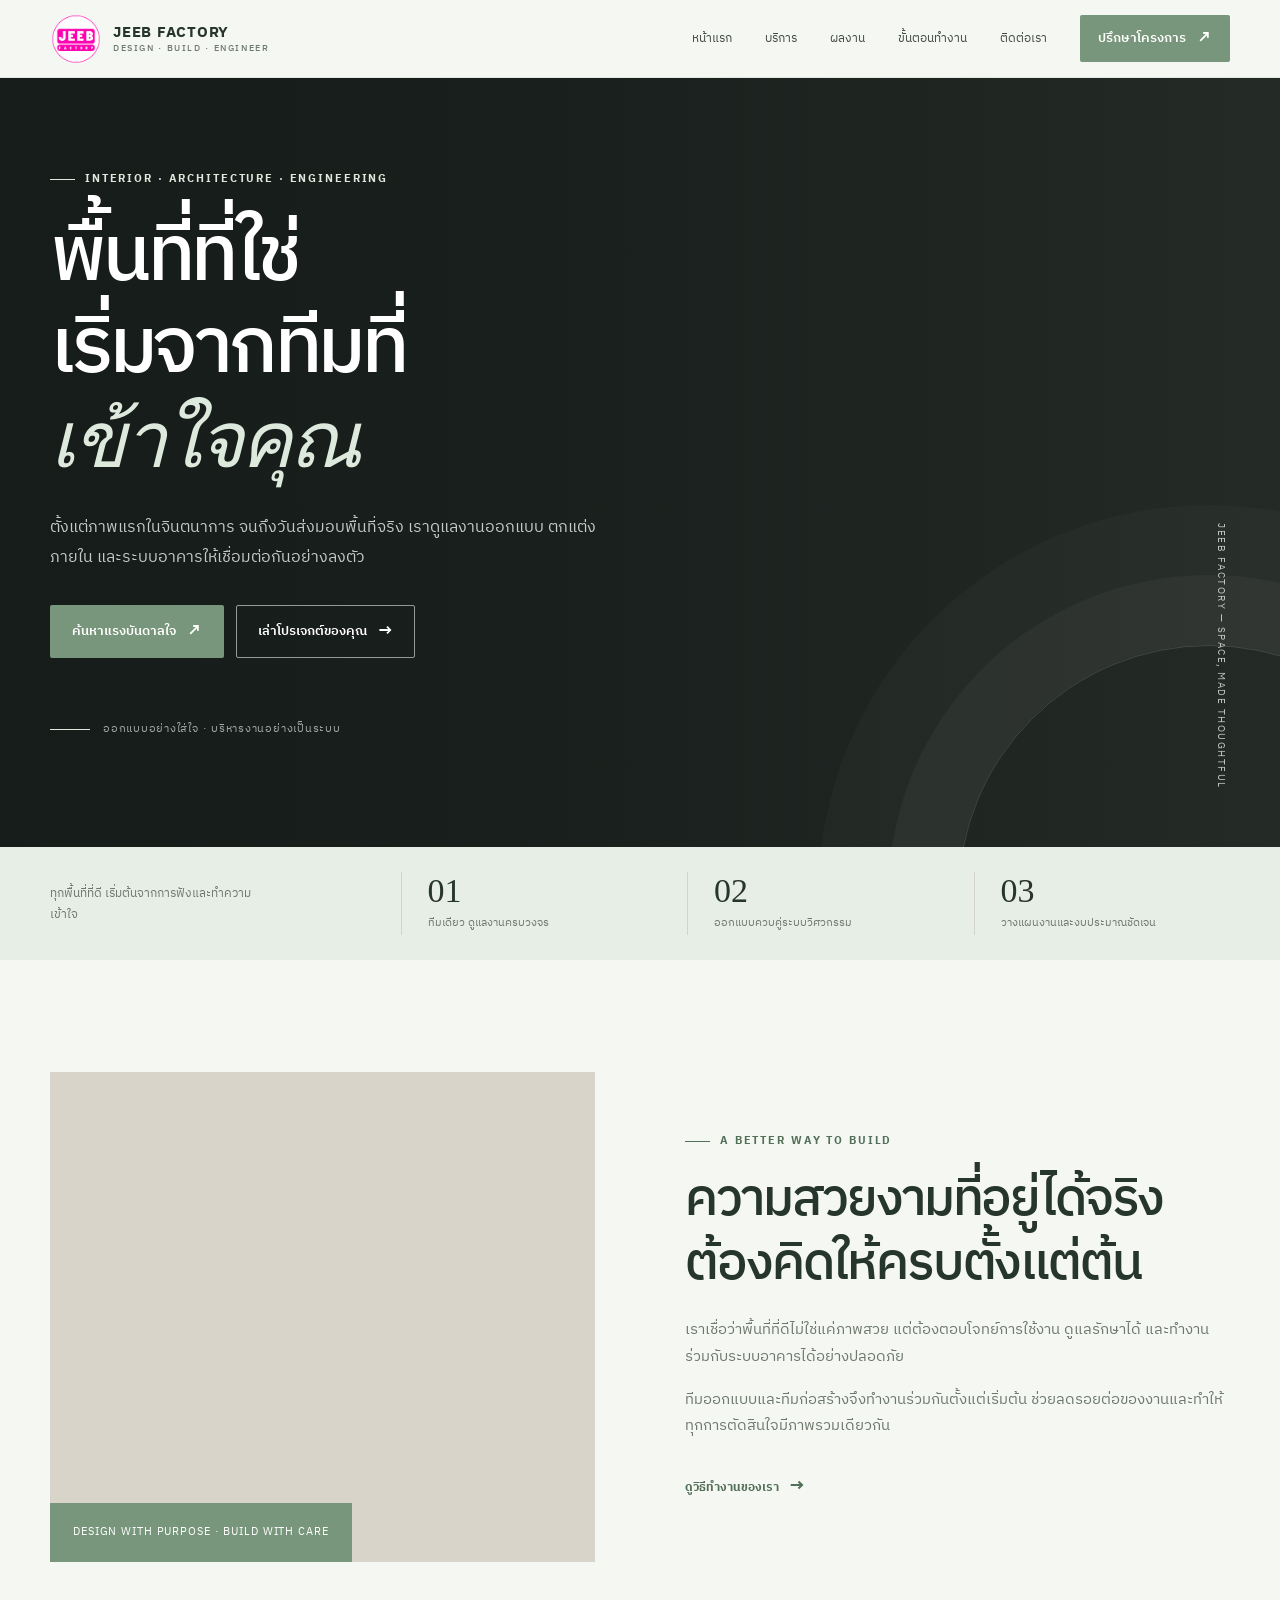
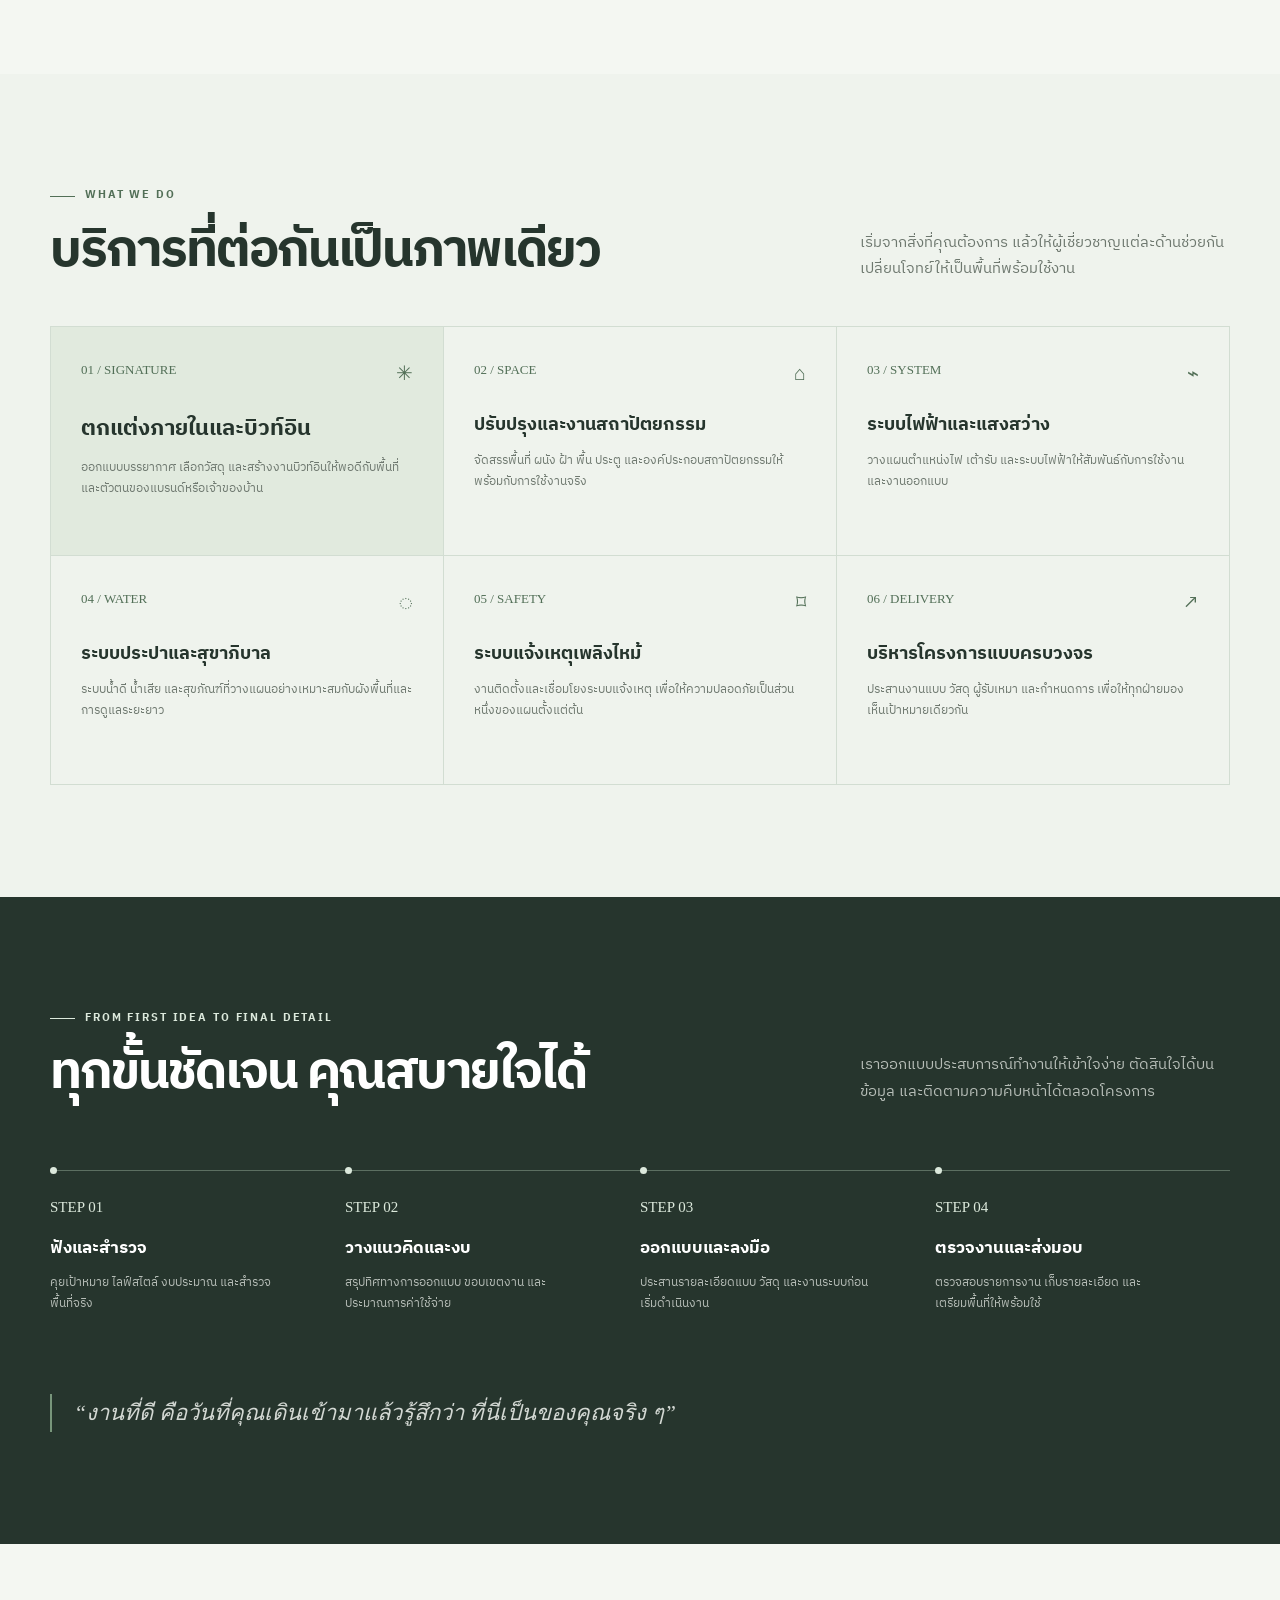
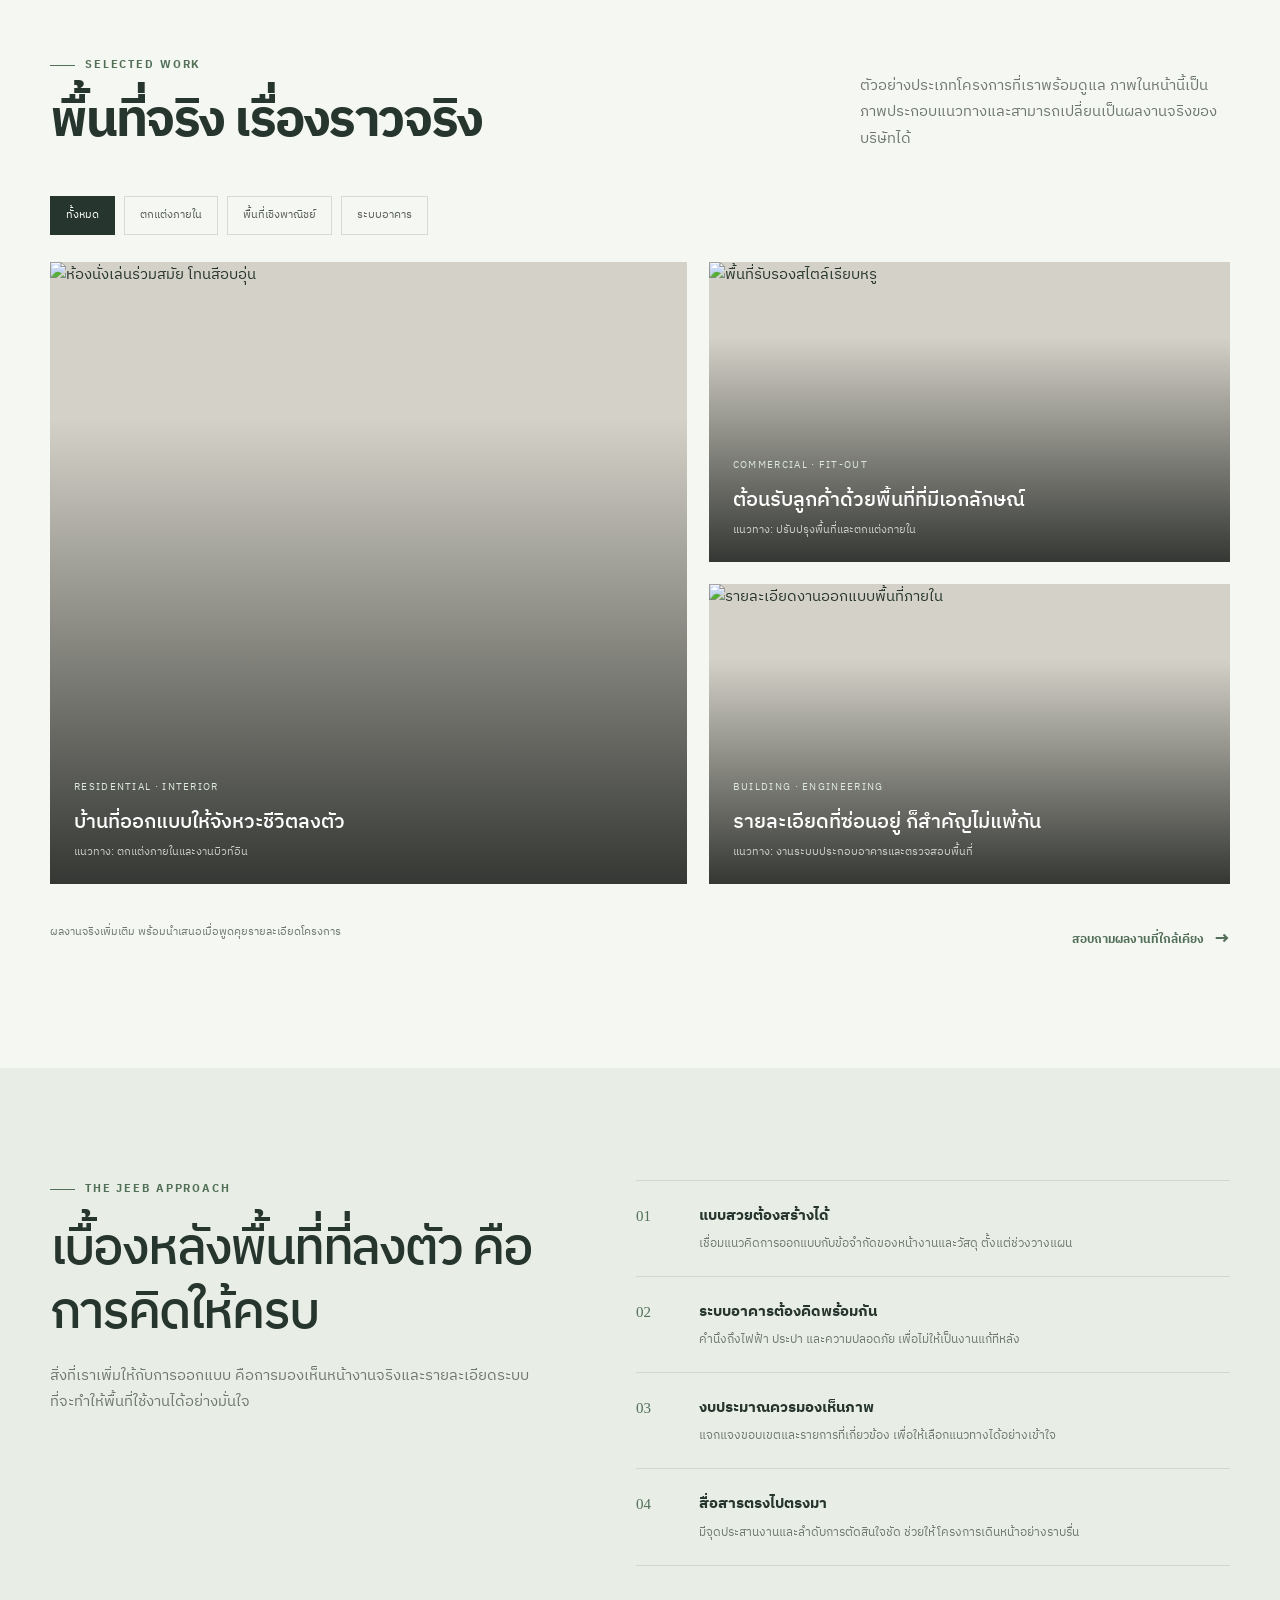
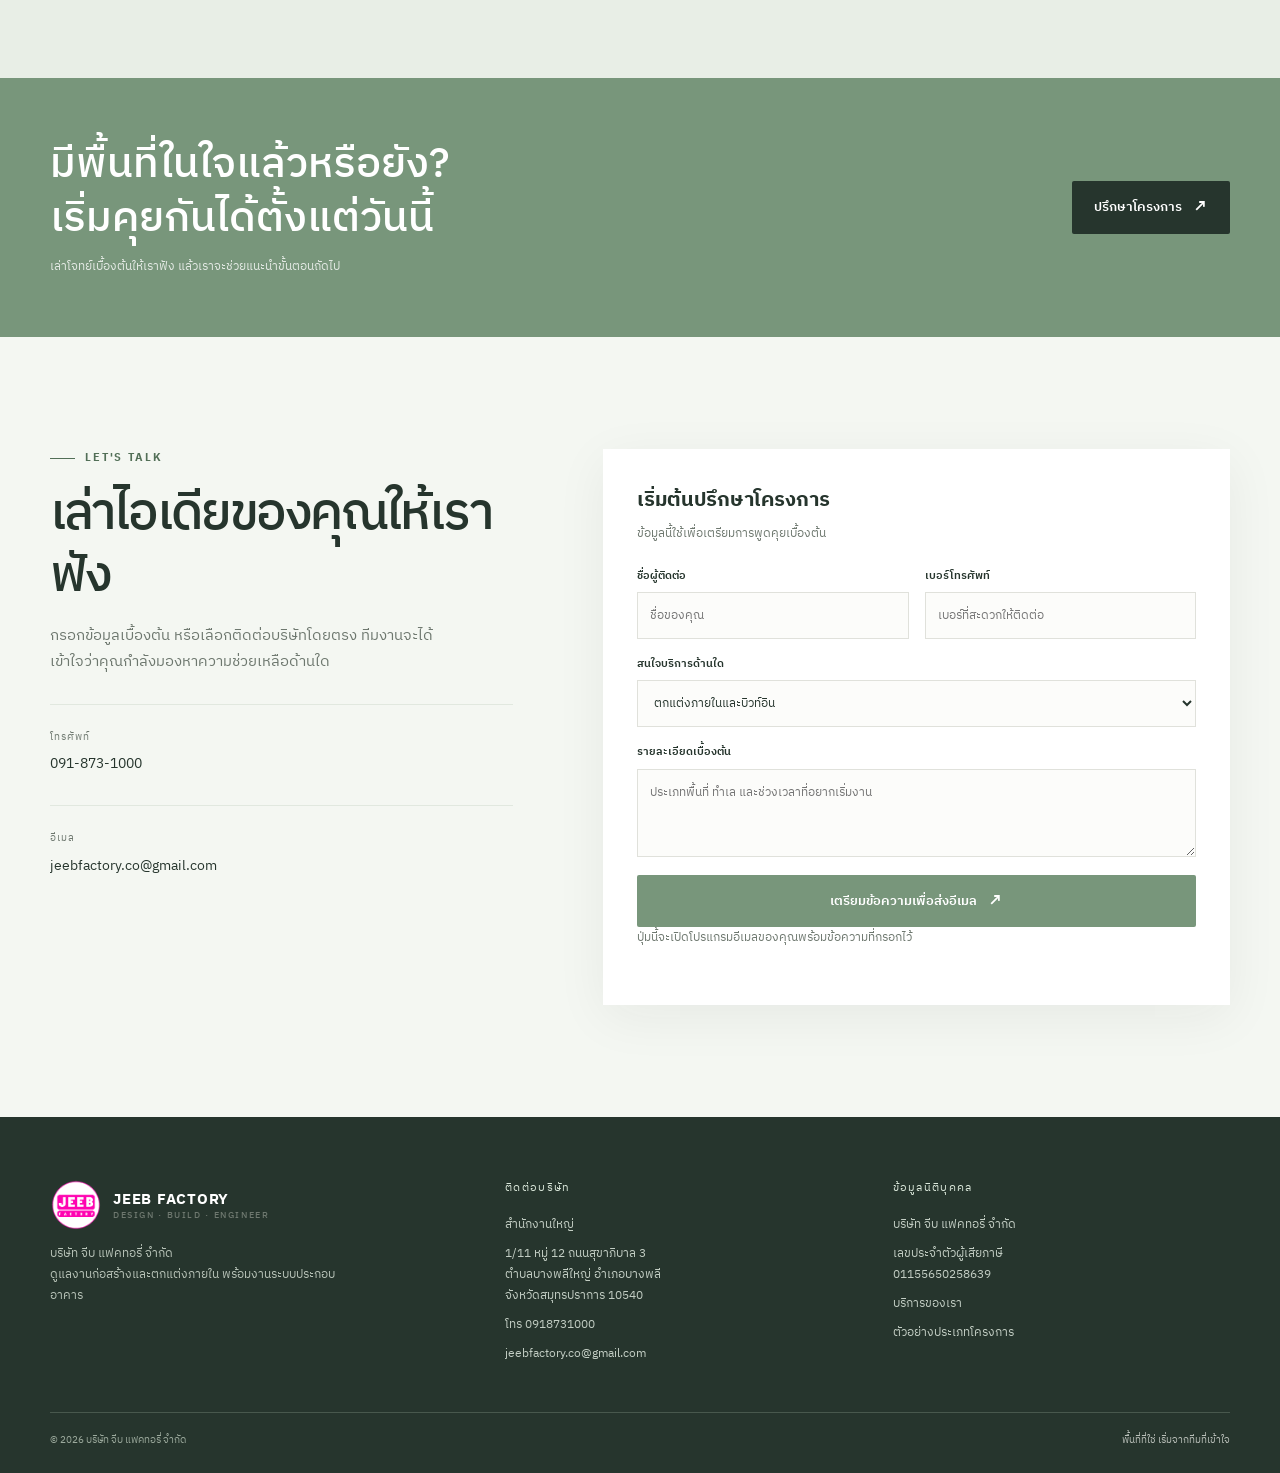
==== index.html @ 1e17c440 "Rename index.htm to index.html" ====
<!doctype html>
<html lang="th">
<head>
  <meta charset="utf-8">
  <meta name="viewport" content="width=device-width, initial-scale=1">
  <meta name="theme-color" content="#26352d">
  <meta name="description" content="จีบ แฟคทอรี่ ดูแลงานออกแบบ ตกแต่งภายใน และระบบอาคารครบวงจร ตั้งแต่แนวคิดจนถึงวันส่งมอบ">
  <title>Jeeb Factory — พื้นที่ที่ใช่ เริ่มจากทีมที่เข้าใจ</title>
  <link rel="preconnect" href="https://fonts.googleapis.com">
  <link rel="preconnect" href="https://fonts.gstatic.com" crossorigin>
  <link href="https://fonts.googleapis.com/css2?family=IBM+Plex+Sans+Thai:wght@300;400;500;600;700&display=swap" rel="stylesheet">
  <style>
    :root{--ink:#26352d;--muted:#6e786f;--paper:#f4f7f2;--white:#fff;--line:#e1e8df;--orange:#78967b;--orange-dark:#526f57;--sage:#dce8db;--serif:Georgia,'Times New Roman',serif;--sans:'Codex Pro','Codex Pro Regular','IBM Plex Sans Thai',sans-serif}
    *{box-sizing:border-box}html{scroll-behavior:smooth;scroll-padding-top:92px}body{margin:0;background:var(--paper);color:var(--ink);font-family:var(--sans);font-size:15px;line-height:1.75}a{color:inherit;text-decoration:none}button,input,select,textarea{font:inherit}.wrap{width:min(1180px,calc(100% - 48px));margin:auto}.eyebrow{font-size:11px;text-transform:uppercase;letter-spacing:.17em;font-weight:700;color:var(--orange-dark);display:flex;align-items:center;gap:10px}.eyebrow:before{content:'';width:25px;height:1px;background:currentColor}.section{padding:112px 0}.section-head{display:flex;justify-content:space-between;align-items:end;gap:30px;margin-bottom:44px}.section-head h2{font-size:clamp(34px,4vw,54px);line-height:1.2;letter-spacing:-.04em;margin:15px 0 0;max-width:650px}.section-head p{color:var(--muted);max-width:370px;margin:0}.btn{display:inline-flex;align-items:center;justify-content:center;gap:11px;padding:14px 21px;border:1px solid transparent;border-radius:2px;background:var(--orange);color:white;font-size:13px;font-weight:600;transition:.2s}.btn:hover{background:var(--orange-dark);transform:translateY(-2px)}.btn.outline{background:transparent;border-color:rgba(255,255,255,.55);color:white}.btn.outline:hover{background:#fff;color:var(--ink)}.arrow{font-size:17px;line-height:1}
    .nav{height:78px;position:sticky;top:0;z-index:20;background:rgba(244,247,242,.94);backdrop-filter:blur(14px);border-bottom:1px solid rgba(38,53,45,.08)}.nav-inner{height:100%;display:flex;align-items:center;justify-content:space-between}.brand{display:flex;align-items:center;gap:11px;font-weight:700;letter-spacing:.05em}.brand-logo{width:52px;height:52px;object-fit:contain;flex:none}.brand small{display:block;color:var(--muted);font-size:9px;letter-spacing:.18em;font-weight:500;margin-top:-5px}.nav-links{display:flex;align-items:center;gap:33px;font-size:12px;color:#424943}.nav-links a:not(.btn):hover{color:var(--orange-dark)}.nav .btn{padding:11px 17px}.menu-toggle{display:none;border:0;background:none;font-size:22px;color:var(--ink)}
    .hero{background:#272d29;color:white;min-height:660px;position:relative;overflow:hidden;display:flex;align-items:center}.hero:before{content:'';position:absolute;inset:0;background:linear-gradient(90deg,rgba(21,27,24,.94) 0%,rgba(21,27,24,.76) 43%,rgba(21,27,24,.17) 100%),url('https://images.unsplash.com/photo-1600210492486-724fe5c67fb0?auto=format&fit=crop&w=2200&q=85') center 55%/cover}.hero:after{content:'';position:absolute;width:500px;height:500px;border:1px solid rgba(255,255,255,.14);border-radius:50%;right:-180px;bottom:-300px;box-shadow:0 0 0 70px rgba(255,255,255,.035),0 0 0 140px rgba(255,255,255,.025)}.hero-content{position:relative;z-index:1;padding:92px 0 108px;max-width:690px}.hero .eyebrow{color:#dce9dc}.hero h1{font-size:clamp(45px,6.4vw,78px);line-height:1.17;letter-spacing:-.045em;font-weight:500;margin:23px 0}.hero h1 em{font-family:var(--serif);font-weight:400;color:#dce9dc}.hero p{font-size:16px;color:rgba(255,255,255,.76);max-width:560px;margin:0 0 31px;line-height:1.9}.hero-actions{display:flex;gap:12px;flex-wrap:wrap}.hero-note{margin-top:62px;color:rgba(255,255,255,.62);font-size:11px;letter-spacing:.07em;display:flex;align-items:center;gap:13px}.hero-note:before{content:'';height:1px;width:40px;background:#dce9dc}.hero-side{position:absolute;right:4%;bottom:58px;z-index:1;writing-mode:vertical-rl;letter-spacing:.15em;font-size:10px;color:rgba(255,255,255,.7)}
    .proof{background:#e7eee6}.proof-grid{display:grid;grid-template-columns:1.25fr repeat(3,1fr);align-items:center;gap:30px;padding:25px 0}.proof-intro{font-size:12px;color:var(--muted);max-width:210px}.proof-stat{border-left:1px solid #d2d3ca;padding-left:26px}.proof-stat strong{display:block;font-family:var(--serif);font-size:34px;line-height:1.1;font-weight:400}.proof-stat span{font-size:11px;color:var(--muted)}
    .intro-grid{display:grid;grid-template-columns:1fr 1fr;gap:90px;align-items:center}.intro-image{position:relative;min-height:490px;background:#d9d4ca url('https://images.unsplash.com/photo-1600607687939-ce8a6c25118c?auto=format&fit=crop&w=1200&q=85') center/cover}.image-tag{position:absolute;left:0;bottom:0;background:var(--orange);color:white;padding:20px 23px;font-size:11px;letter-spacing:.08em}.intro-copy h2{font-size:clamp(35px,4vw,52px);line-height:1.25;letter-spacing:-.04em;margin:17px 0 21px;font-weight:500}.intro-copy p{color:var(--muted);margin:0 0 17px}.text-link{display:inline-flex;align-items:center;gap:10px;margin-top:15px;font-size:12px;font-weight:700;color:var(--orange-dark)}.text-link span{font-size:18px;transition:.2s}.text-link:hover span{transform:translateX(4px)}
    .services{background:#eff3ed}.service-grid{display:grid;grid-template-columns:repeat(3,1fr);gap:1px;background:#d2ddd2;border:1px solid #d2ddd2}.service-card{padding:30px;background:#eff3ed;min-height:228px;transition:.25s}.service-card:hover{background:#fff}.service-number{font-family:var(--serif);font-size:13px;color:var(--orange-dark)}.service-card h3{font-size:18px;margin:27px 0 8px}.service-card p{font-size:12px;line-height:1.8;color:var(--muted);margin:0}.service-card.feature{background:#e1eade}.service-card.feature:hover{background:#fff}.service-card.feature h3{font-size:22px}.service-icon{float:right;color:var(--orange-dark);font-size:20px}
    .approach{background:#26352d;color:white;position:relative;overflow:hidden}.approach .section-head p{color:#b6bdb7}.approach .eyebrow{color:#dce9dc}.steps{display:grid;grid-template-columns:repeat(4,1fr);margin-top:65px}.step{padding:0 25px 0 0;border-top:1px solid #5c6f61;position:relative}.step:before{content:'';position:absolute;top:-4px;left:0;width:7px;height:7px;border-radius:50%;background:#dce9dc}.step span{display:block;padding-top:23px;color:#dce9dc;font-family:var(--serif);font-size:15px}.step h3{font-size:17px;margin:14px 0 8px}.step p{font-size:12px;color:#b6bdb7;margin:0;max-width:230px}.approach-quote{margin-top:80px;border-left:2px solid var(--orange);padding-left:22px;color:#d3d8d3;font-family:var(--serif);font-style:italic;font-size:22px}
    .projects{background:var(--paper)}.filters{display:flex;gap:9px;flex-wrap:wrap;margin-bottom:27px}.filter{border:1px solid #d8d9d2;background:transparent;padding:9px 15px;font-size:11px;color:#565d57;cursor:pointer}.filter.active,.filter:hover{background:var(--ink);color:white;border-color:var(--ink)}.project-grid{display:grid;grid-template-columns:1.1fr .9fr;gap:22px}.project{position:relative;min-height:300px;overflow:hidden;background:#d4d1c8}.project:first-child{grid-row:span 2;min-height:622px}.project img{width:100%;height:100%;position:absolute;inset:0;object-fit:cover;transition:transform .6s}.project:hover img{transform:scale(1.04)}.project:after{content:'';position:absolute;inset:25% 0 0;background:linear-gradient(transparent,rgba(20,24,21,.83))}.project-caption{position:absolute;bottom:22px;left:24px;right:22px;z-index:1;color:white}.project-caption small{font-size:10px;letter-spacing:.13em;color:#dce9dc}.project-caption h3{font-size:20px;margin:6px 0 0;font-weight:500}.project-caption p{font-size:11px;color:rgba(255,255,255,.73);margin:3px 0 0}.project.hidden{display:none}.projects-foot{display:flex;justify-content:space-between;align-items:center;margin-top:25px;font-size:11px;color:var(--muted)}
    .why{background:#e8eee6}.why-grid{display:grid;grid-template-columns:.9fr 1.1fr;gap:100px;align-items:start}.why-title h2{font-size:clamp(35px,4vw,52px);line-height:1.25;margin:18px 0;font-weight:500;letter-spacing:-.04em}.why-title p{color:var(--muted)}.reason-list{border-top:1px solid #cdd8ce}.reason{display:grid;grid-template-columns:48px 1fr;gap:15px;padding:22px 0;border-bottom:1px solid #cdd8ce}.reason b{font-family:var(--serif);font-weight:400;color:var(--orange-dark)}.reason h3{font-size:15px;margin:0 0 4px}.reason p{font-size:12px;color:var(--muted);margin:0}
    .cta-band{background:var(--orange);color:white;padding:60px 0}.cta-inner{display:flex;justify-content:space-between;align-items:center;gap:30px}.cta-inner h2{font-size:clamp(27px,4vw,42px);font-weight:500;line-height:1.3;margin:0;max-width:650px}.cta-inner p{font-size:12px;color:rgba(255,255,255,.8);margin:9px 0 0}.cta-band .btn{background:var(--ink)}.cta-band .btn:hover{background:#fff;color:var(--ink)}
    .contact{background:#f4f7f2}.contact-grid{display:grid;grid-template-columns:.85fr 1.15fr;gap:90px}.contact-copy h2{font-size:clamp(36px,4vw,52px);line-height:1.2;font-weight:500;letter-spacing:-.04em;margin:16px 0}.contact-copy>p{color:var(--muted);max-width:390px}.contact-detail{padding-top:24px;margin-top:28px;border-top:1px solid var(--line)}.contact-detail small{display:block;color:var(--muted);font-size:10px;letter-spacing:.1em;text-transform:uppercase;margin-bottom:5px}.contact-detail a{font-size:14px}.contact-detail a:hover{color:var(--orange-dark)}.form-card{background:white;padding:34px;box-shadow:0 12px 50px rgba(27,31,28,.06)}.form-card h3{font-size:20px;margin:0 0 5px}.form-card>p{font-size:12px;color:var(--muted);margin:0 0 23px}.form-grid{display:grid;grid-template-columns:1fr 1fr;gap:16px}.field{display:flex;flex-direction:column;gap:6px}.field.full{grid-column:1/-1}.field label{font-size:11px;font-weight:600}.field input,.field select,.field textarea{border:1px solid #e0e1db;padding:12px;background:#fcfcfa;outline:none;font-size:12px;width:100%;color:var(--ink)}.field input:focus,.field select:focus,.field textarea:focus{border-color:var(--orange)}.field textarea{min-height:88px;resize:vertical}.form-card .btn{margin-top:18px;width:100%;cursor:pointer}.form-hint{font-size:10px;color:var(--muted);margin:10px 0 0}.form-message{display:none;margin-top:12px;background:#eff4ed;color:#3e6240;padding:11px;font-size:12px}
    footer{background:#26352d;color:white;padding:62px 0 24px}.footer-grid{display:grid;grid-template-columns:1.2fr 1fr 1fr;gap:50px;padding-bottom:40px}.footer-brand p{max-width:300px;font-size:12px;color:#b8c3b8}.footer-title{font-size:11px;color:#dce9dc;letter-spacing:.12em;text-transform:uppercase;margin-bottom:15px}.footer-col p,.footer-col a{font-size:12px;color:#c3cec4;margin:0 0 8px;display:block}.footer-col a:hover{color:white}.footer-bottom{border-top:1px solid #48584d;padding-top:19px;display:flex;justify-content:space-between;gap:20px;font-size:10px;color:#9ba99c}.footer-bottom strong{font-weight:400;color:#b8beb8}
    @media(max-width:850px){.nav-links{gap:18px}.intro-grid,.why-grid{gap:50px}.proof-grid{grid-template-columns:repeat(3,1fr)}.proof-intro{grid-column:1/-1;max-width:none}.contact-grid{gap:45px}}
    @media(max-width:650px){.wrap{width:min(100% - 34px,1180px)}.section{padding:76px 0}.nav{height:68px}.menu-toggle{display:block}.nav-links{display:none;position:absolute;top:68px;left:0;right:0;padding:14px 20px 22px;background:var(--paper);border-bottom:1px solid var(--line);flex-direction:column;align-items:stretch;gap:0}.nav-links.open{display:flex}.nav-links a{padding:11px 5px}.nav-links .btn{margin-top:8px}.hero{min-height:640px}.hero:before{background:linear-gradient(90deg,rgba(21,27,24,.88),rgba(21,27,24,.5)),url('https://images.unsplash.com/photo-1600210492486-724fe5c67fb0?auto=format&fit=crop&w=1200&q=80') center/cover}.hero-content{padding:80px 0}.hero h1{font-size:49px}.hero p{font-size:14px}.hero-side{display:none}.hero-note{margin-top:42px}.section-head{display:block;margin-bottom:30px}.section-head p{margin-top:16px}.proof-grid{grid-template-columns:repeat(3,1fr);gap:15px}.proof-stat{padding-left:12px}.proof-stat strong{font-size:26px}.proof-stat span{font-size:9px}.intro-grid,.why-grid,.contact-grid{grid-template-columns:1fr;gap:35px}.intro-image{min-height:340px}.service-grid{grid-template-columns:1fr}.service-card{min-height:auto;padding:24px}.service-card h3{margin-top:17px}.steps{grid-template-columns:1fr 1fr;row-gap:32px}.step{min-height:150px}.approach-quote{margin-top:36px;font-size:19px}.project-grid{grid-template-columns:1fr;gap:13px}.project,.project:first-child{grid-row:auto;min-height:320px}.project:first-child{min-height:390px}.projects-foot{align-items:flex-start;gap:10px;flex-direction:column}.cta-inner{align-items:flex-start;flex-direction:column}.cta-band{padding:44px 0}.form-card{padding:24px 19px}.form-grid{grid-template-columns:1fr}.field.full{grid-column:auto}.footer-grid{grid-template-columns:1fr 1fr;gap:28px}.footer-brand{grid-column:1/-1}.footer-bottom{flex-direction:column}}
  </style>
</head>
<body>
  <nav class="nav" aria-label="เมนูหลัก"><div class="wrap nav-inner">
    <a class="brand" href="#home" aria-label="Jeeb Factory หน้าแรก"><img class="brand-logo" src="jeeb-logo.png" alt="Jeeb Factory"><span>JEEB FACTORY<small>DESIGN · BUILD · ENGINEER</small></span></a>
    <button class="menu-toggle" aria-label="เปิดเมนู" aria-expanded="false">☰</button>
    <div class="nav-links"><a href="#home">หน้าแรก</a><a href="#services">บริการ</a><a href="#work">ผลงาน</a><a href="#approach">ขั้นตอนทำงาน</a><a href="#contact">ติดต่อเรา</a><a class="btn" href="#contact">ปรึกษาโครงการ <span class="arrow">↗</span></a></div>
  </div></nav>
  <main>
    <section class="hero" id="home"><div class="wrap"><div class="hero-content">
      <div class="eyebrow">Interior · Architecture · Engineering</div>
      <h1>พื้นที่ที่ใช่<br>เริ่มจากทีมที่<br><em>เข้าใจคุณ</em></h1>
      <p>ตั้งแต่ภาพแรกในจินตนาการ จนถึงวันส่งมอบพื้นที่จริง เราดูแลงานออกแบบ ตกแต่งภายใน และระบบอาคารให้เชื่อมต่อกันอย่างลงตัว</p>
      <div class="hero-actions"><a class="btn" href="#work">ค้นหาแรงบันดาลใจ <span class="arrow">↗</span></a><a class="btn outline" href="#contact">เล่าโปรเจกต์ของคุณ <span class="arrow">→</span></a></div>
      <div class="hero-note">ออกแบบอย่างใส่ใจ · บริหารงานอย่างเป็นระบบ</div>
    </div></div><div class="hero-side">JEEB FACTORY — SPACE, MADE THOUGHTFUL</div></section>
    <section class="proof"><div class="wrap proof-grid"><div class="proof-intro">ทุกพื้นที่ที่ดี เริ่มต้นจากการฟังและทำความเข้าใจ</div><div class="proof-stat"><strong>01</strong><span>ทีมเดียว ดูแลงานครบวงจร</span></div><div class="proof-stat"><strong>02</strong><span>ออกแบบควบคู่ระบบวิศวกรรม</span></div><div class="proof-stat"><strong>03</strong><span>วางแผนงานและงบประมาณชัดเจน</span></div></div></section>
    <section class="section"><div class="wrap intro-grid"><div class="intro-image"><div class="image-tag">DESIGN WITH PURPOSE · BUILD WITH CARE</div></div><div class="intro-copy"><div class="eyebrow">A better way to build</div><h2>ความสวยงามที่อยู่ได้จริง<br>ต้องคิดให้ครบตั้งแต่ต้น</h2><p>เราเชื่อว่าพื้นที่ที่ดีไม่ใช่แค่ภาพสวย แต่ต้องตอบโจทย์การใช้งาน ดูแลรักษาได้ และทำงานร่วมกับระบบอาคารได้อย่างปลอดภัย</p><p>ทีมออกแบบและทีมก่อสร้างจึงทำงานร่วมกันตั้งแต่เริ่มต้น ช่วยลดรอยต่อของงานและทำให้ทุกการตัดสินใจมีภาพรวมเดียวกัน</p><a class="text-link" href="#approach">ดูวิธีทำงานของเรา <span>→</span></a></div></div></section>
    <section class="section services" id="services"><div class="wrap"><div class="section-head"><div><div class="eyebrow">What we do</div><h2>บริการที่ต่อกันเป็นภาพเดียว</h2></div><p>เริ่มจากสิ่งที่คุณต้องการ แล้วให้ผู้เชี่ยวชาญแต่ละด้านช่วยกันเปลี่ยนโจทย์ให้เป็นพื้นที่พร้อมใช้งาน</p></div><div class="service-grid">
      <article class="service-card feature"><span class="service-number">01 / SIGNATURE</span><span class="service-icon">✳</span><h3>ตกแต่งภายในและบิวท์อิน</h3><p>ออกแบบบรรยากาศ เลือกวัสดุ และสร้างงานบิวท์อินให้พอดีกับพื้นที่และตัวตนของแบรนด์หรือเจ้าของบ้าน</p></article>
      <article class="service-card"><span class="service-number">02 / SPACE</span><span class="service-icon">⌂</span><h3>ปรับปรุงและงานสถาปัตยกรรม</h3><p>จัดสรรพื้นที่ ผนัง ฝ้า พื้น ประตู และองค์ประกอบสถาปัตยกรรมให้พร้อมกับการใช้งานจริง</p></article>
      <article class="service-card"><span class="service-number">03 / SYSTEM</span><span class="service-icon">⌁</span><h3>ระบบไฟฟ้าและแสงสว่าง</h3><p>วางแผนตำแหน่งไฟ เต้ารับ และระบบไฟฟ้าให้สัมพันธ์กับการใช้งานและงานออกแบบ</p></article>
      <article class="service-card"><span class="service-number">04 / WATER</span><span class="service-icon">◌</span><h3>ระบบประปาและสุขาภิบาล</h3><p>ระบบน้ำดี น้ำเสีย และสุขภัณฑ์ที่วางแผนอย่างเหมาะสมกับผังพื้นที่และการดูแลระยะยาว</p></article>
      <article class="service-card"><span class="service-number">05 / SAFETY</span><span class="service-icon">⌑</span><h3>ระบบแจ้งเหตุเพลิงไหม้</h3><p>งานติดตั้งและเชื่อมโยงระบบแจ้งเหตุ เพื่อให้ความปลอดภัยเป็นส่วนหนึ่งของแผนตั้งแต่ต้น</p></article>
      <article class="service-card"><span class="service-number">06 / DELIVERY</span><span class="service-icon">↗</span><h3>บริหารโครงการแบบครบวงจร</h3><p>ประสานงานแบบ วัสดุ ผู้รับเหมา และกำหนดการ เพื่อให้ทุกฝ่ายมองเห็นเป้าหมายเดียวกัน</p></article>
    </div></div></section>
    <section class="section approach" id="approach"><div class="wrap"><div class="section-head"><div><div class="eyebrow">From first idea to final detail</div><h2>ทุกขั้นชัดเจน คุณสบายใจได้</h2></div><p>เราออกแบบประสบการณ์ทำงานให้เข้าใจง่าย ตัดสินใจได้บนข้อมูล และติดตามความคืบหน้าได้ตลอดโครงการ</p></div><div class="steps">
      <article class="step"><span>STEP 01</span><h3>ฟังและสำรวจ</h3><p>คุยเป้าหมาย ไลฟ์สไตล์ งบประมาณ และสำรวจพื้นที่จริง</p></article><article class="step"><span>STEP 02</span><h3>วางแนวคิดและงบ</h3><p>สรุปทิศทางการออกแบบ ขอบเขตงาน และประมาณการค่าใช้จ่าย</p></article><article class="step"><span>STEP 03</span><h3>ออกแบบและลงมือ</h3><p>ประสานรายละเอียดแบบ วัสดุ และงานระบบก่อนเริ่มดำเนินงาน</p></article><article class="step"><span>STEP 04</span><h3>ตรวจงานและส่งมอบ</h3><p>ตรวจสอบรายการงาน เก็บรายละเอียด และเตรียมพื้นที่ให้พร้อมใช้</p></article>
    </div><div class="approach-quote">“งานที่ดี คือวันที่คุณเดินเข้ามาแล้วรู้สึกว่า ที่นี่เป็นของคุณจริง ๆ”</div></div></section>
    <section class="section projects" id="work"><div class="wrap"><div class="section-head"><div><div class="eyebrow">Selected work</div><h2>พื้นที่จริง เรื่องราวจริง</h2></div><p>ตัวอย่างประเภทโครงการที่เราพร้อมดูแล ภาพในหน้านี้เป็นภาพประกอบแนวทางและสามารถเปลี่ยนเป็นผลงานจริงของบริษัทได้</p></div><div class="filters" role="group" aria-label="กรองประเภทโครงการ"><button class="filter active" data-filter="all">ทั้งหมด</button><button class="filter" data-filter="interior">ตกแต่งภายใน</button><button class="filter" data-filter="commercial">พื้นที่เชิงพาณิชย์</button><button class="filter" data-filter="system">ระบบอาคาร</button></div><div class="project-grid">
      <article class="project" data-category="interior"><img src="https://images.unsplash.com/photo-1600607687920-4e2a09cf159d?auto=format&fit=crop&w=1400&q=85" alt="ห้องนั่งเล่นร่วมสมัย โทนสีอบอุ่น"><div class="project-caption"><small>RESIDENTIAL · INTERIOR</small><h3>บ้านที่ออกแบบให้จังหวะชีวิตลงตัว</h3><p>แนวทาง: ตกแต่งภายในและงานบิวท์อิน</p></div></article>
      <article class="project" data-category="commercial"><img src="https://images.unsplash.com/photo-1600607687939-ce8a6c25118c?auto=format&fit=crop&w=1200&q=85" alt="พื้นที่รับรองสไตล์เรียบหรู"><div class="project-caption"><small>COMMERCIAL · FIT-OUT</small><h3>ต้อนรับลูกค้าด้วยพื้นที่ที่มีเอกลักษณ์</h3><p>แนวทาง: ปรับปรุงพื้นที่และตกแต่งภายใน</p></div></article>
      <article class="project" data-category="system"><img src="https://images.unsplash.com/photo-1600607687644-c7171b42498f?auto=format&fit=crop&w=1200&q=85" alt="รายละเอียดงานออกแบบพื้นที่ภายใน"><div class="project-caption"><small>BUILDING · ENGINEERING</small><h3>รายละเอียดที่ซ่อนอยู่ ก็สำคัญไม่แพ้กัน</h3><p>แนวทาง: งานระบบประกอบอาคารและตรวจสอบพื้นที่</p></div></article>
    </div><div class="projects-foot"><span>ผลงานจริงเพิ่มเติม พร้อมนำเสนอเมื่อพูดคุยรายละเอียดโครงการ</span><a class="text-link" href="#contact">สอบถามผลงานที่ใกล้เคียง <span>→</span></a></div></div></section>
    <section class="section why"><div class="wrap why-grid"><div class="why-title"><div class="eyebrow">The Jeeb approach</div><h2>เบื้องหลังพื้นที่ที่ลงตัว คือการคิดให้ครบ</h2><p>สิ่งที่เราเพิ่มให้กับการออกแบบ คือการมองเห็นหน้างานจริงและรายละเอียดระบบที่จะทำให้พื้นที่ใช้งานได้อย่างมั่นใจ</p></div><div class="reason-list"><article class="reason"><b>01</b><div><h3>แบบสวยต้องสร้างได้</h3><p>เชื่อมแนวคิดการออกแบบกับข้อจำกัดของหน้างานและวัสดุ ตั้งแต่ช่วงวางแผน</p></div></article><article class="reason"><b>02</b><div><h3>ระบบอาคารต้องคิดพร้อมกัน</h3><p>คำนึงถึงไฟฟ้า ประปา และความปลอดภัย เพื่อไม่ให้เป็นงานแก้ทีหลัง</p></div></article><article class="reason"><b>03</b><div><h3>งบประมาณควรมองเห็นภาพ</h3><p>แจกแจงขอบเขตและรายการที่เกี่ยวข้อง เพื่อให้เลือกแนวทางได้อย่างเข้าใจ</p></div></article><article class="reason"><b>04</b><div><h3>สื่อสารตรงไปตรงมา</h3><p>มีจุดประสานงานและลำดับการตัดสินใจชัด ช่วยให้โครงการเดินหน้าอย่างราบรื่น</p></div></article></div></div></section>
    <section class="cta-band"><div class="wrap cta-inner"><div><h2>มีพื้นที่ในใจแล้วหรือยัง?<br>เริ่มคุยกันได้ตั้งแต่วันนี้</h2><p>เล่าโจทย์เบื้องต้นให้เราฟัง แล้วเราจะช่วยแนะนำขั้นตอนถัดไป</p></div><a class="btn" href="#contact">ปรึกษาโครงการ <span class="arrow">↗</span></a></div></section>
    <section class="section contact" id="contact"><div class="wrap contact-grid"><div class="contact-copy"><div class="eyebrow">Let's talk</div><h2>เล่าไอเดียของคุณให้เราฟัง</h2><p>กรอกข้อมูลเบื้องต้น หรือเลือกติดต่อบริษัทโดยตรง ทีมงานจะได้เข้าใจว่าคุณกำลังมองหาความช่วยเหลือด้านใด</p><div class="contact-detail"><small>โทรศัพท์</small><a href="tel:0918731000">091-873-1000</a></div><div class="contact-detail"><small>อีเมล</small><a href="mailto:jeebfactory.co@gmail.com">jeebfactory.co@gmail.com</a></div></div>
      <form class="form-card" id="inquiry-form"><h3>เริ่มต้นปรึกษาโครงการ</h3><p>ข้อมูลนี้ใช้เพื่อเตรียมการพูดคุยเบื้องต้น</p><div class="form-grid"><div class="field"><label for="name">ชื่อผู้ติดต่อ</label><input id="name" name="name" autocomplete="name" placeholder="ชื่อของคุณ" required></div><div class="field"><label for="phone">เบอร์โทรศัพท์</label><input id="phone" name="phone" autocomplete="tel" type="tel" placeholder="เบอร์ที่สะดวกให้ติดต่อ" required></div><div class="field full"><label for="service">สนใจบริการด้านใด</label><select id="service" name="service"><option>ตกแต่งภายในและบิวท์อิน</option><option>ปรับปรุงพื้นที่และงานสถาปัตยกรรม</option><option>ระบบไฟฟ้าและแสงสว่าง</option><option>ระบบประปาและสุขาภิบาล</option><option>ระบบแจ้งเหตุเพลิงไหม้</option><option>บริหารโครงการครบวงจร</option></select></div><div class="field full"><label for="details">รายละเอียดเบื้องต้น</label><textarea id="details" name="details" placeholder="ประเภทพื้นที่ ทำเล และช่วงเวลาที่อยากเริ่มงาน"></textarea></div></div><button class="btn" type="submit">เตรียมข้อความเพื่อส่งอีเมล <span class="arrow">↗</span></button><p class="form-hint">ปุ่มนี้จะเปิดโปรแกรมอีเมลของคุณพร้อมข้อความที่กรอกไว้</p><div class="form-message" role="status"></div></form>
    </div></section>
  </main>
  <footer><div class="wrap"><div class="footer-grid"><div class="footer-brand"><a class="brand" href="#home"><img class="brand-logo" src="jeeb-logo.png" alt="Jeeb Factory"><span>JEEB FACTORY<small>DESIGN · BUILD · ENGINEER</small></span></a><p>บริษัท จีบ แฟคทอรี่ จำกัด<br>ดูแลงานก่อสร้างและตกแต่งภายใน พร้อมงานระบบประกอบอาคาร</p></div><div class="footer-col"><div class="footer-title">ติดต่อบริษัท</div><p>สำนักงานใหญ่</p><p>1/11 หมู่ 12 ถนนสุขาภิบาล 3<br>ตำบลบางพลีใหญ่ อำเภอบางพลี<br>จังหวัดสมุทรปราการ 10540</p><a href="tel:0918731000">โทร 0918731000</a><a href="mailto:jeebfactory.co@gmail.com">jeebfactory.co@gmail.com</a></div><div class="footer-col"><div class="footer-title">ข้อมูลนิติบุคคล</div><p>บริษัท จีบ แฟคทอรี่ จำกัด</p><p>เลขประจำตัวผู้เสียภาษี<br>01155650258639</p><a href="#services">บริการของเรา</a><a href="#work">ตัวอย่างประเภทโครงการ</a></div></div><div class="footer-bottom"><span>© <span id="year"></span> บริษัท จีบ แฟคทอรี่ จำกัด</span><strong>พื้นที่ที่ใช่ เริ่มจากทีมที่เข้าใจ</strong></div></div></footer>
  <script>
    const toggle=document.querySelector('.menu-toggle'), links=document.querySelector('.nav-links');
    toggle.addEventListener('click',()=>{const open=links.classList.toggle('open');toggle.setAttribute('aria-expanded',open);toggle.textContent=open?'×':'☰'});
    links.querySelectorAll('a').forEach(a=>a.addEventListener('click',()=>{links.classList.remove('open');toggle.setAttribute('aria-expanded','false');toggle.textContent='☰'}));
    document.querySelectorAll('.filter').forEach(btn=>btn.addEventListener('click',()=>{document.querySelector('.filter.active').classList.remove('active');btn.classList.add('active');document.querySelectorAll('.project').forEach(card=>card.classList.toggle('hidden',btn.dataset.filter!=='all'&&card.dataset.category!==btn.dataset.filter))}));
    document.getElementById('year').textContent=new Date().getFullYear();
    document.getElementById('inquiry-form').addEventListener('submit',e=>{e.preventDefault();const d=new FormData(e.currentTarget);const subject=encodeURIComponent('สอบถามโครงการจากเว็บไซต์');const body=encodeURIComponent(`ชื่อ: ${d.get('name')}\nโทร: ${d.get('phone')}\nบริการที่สนใจ: ${d.get('service')}\nรายละเอียด: ${d.get('details')||'-'}`);window.location.href=`mailto:jeebfactory.co@gmail.com?subject=${subject}&body=${body}`;const msg=document.querySelector('.form-message');msg.style.display='block';msg.textContent='เตรียมอีเมลเรียบร้อย หากไม่เปิดอัตโนมัติ ติดต่อได้ที่ jeebfactory.co@gmail.com'});
  </script>
</body>
</html>
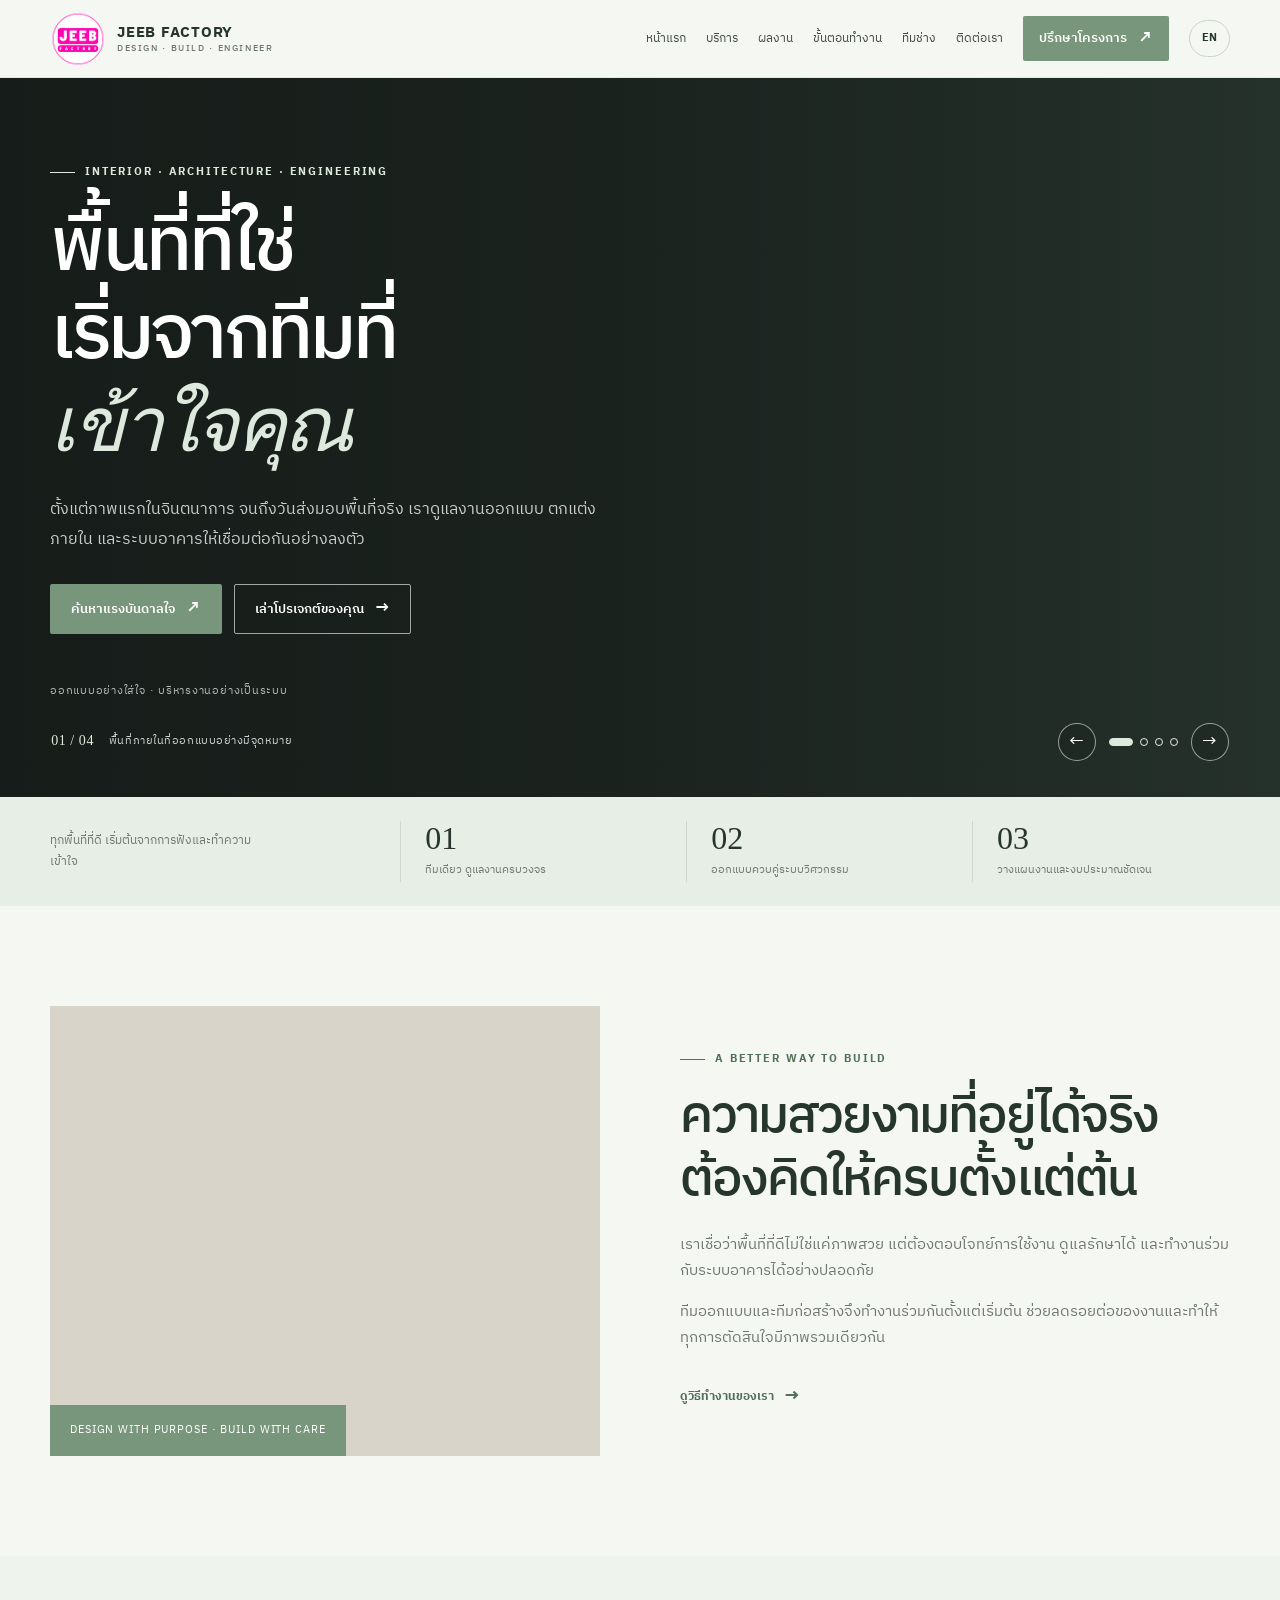
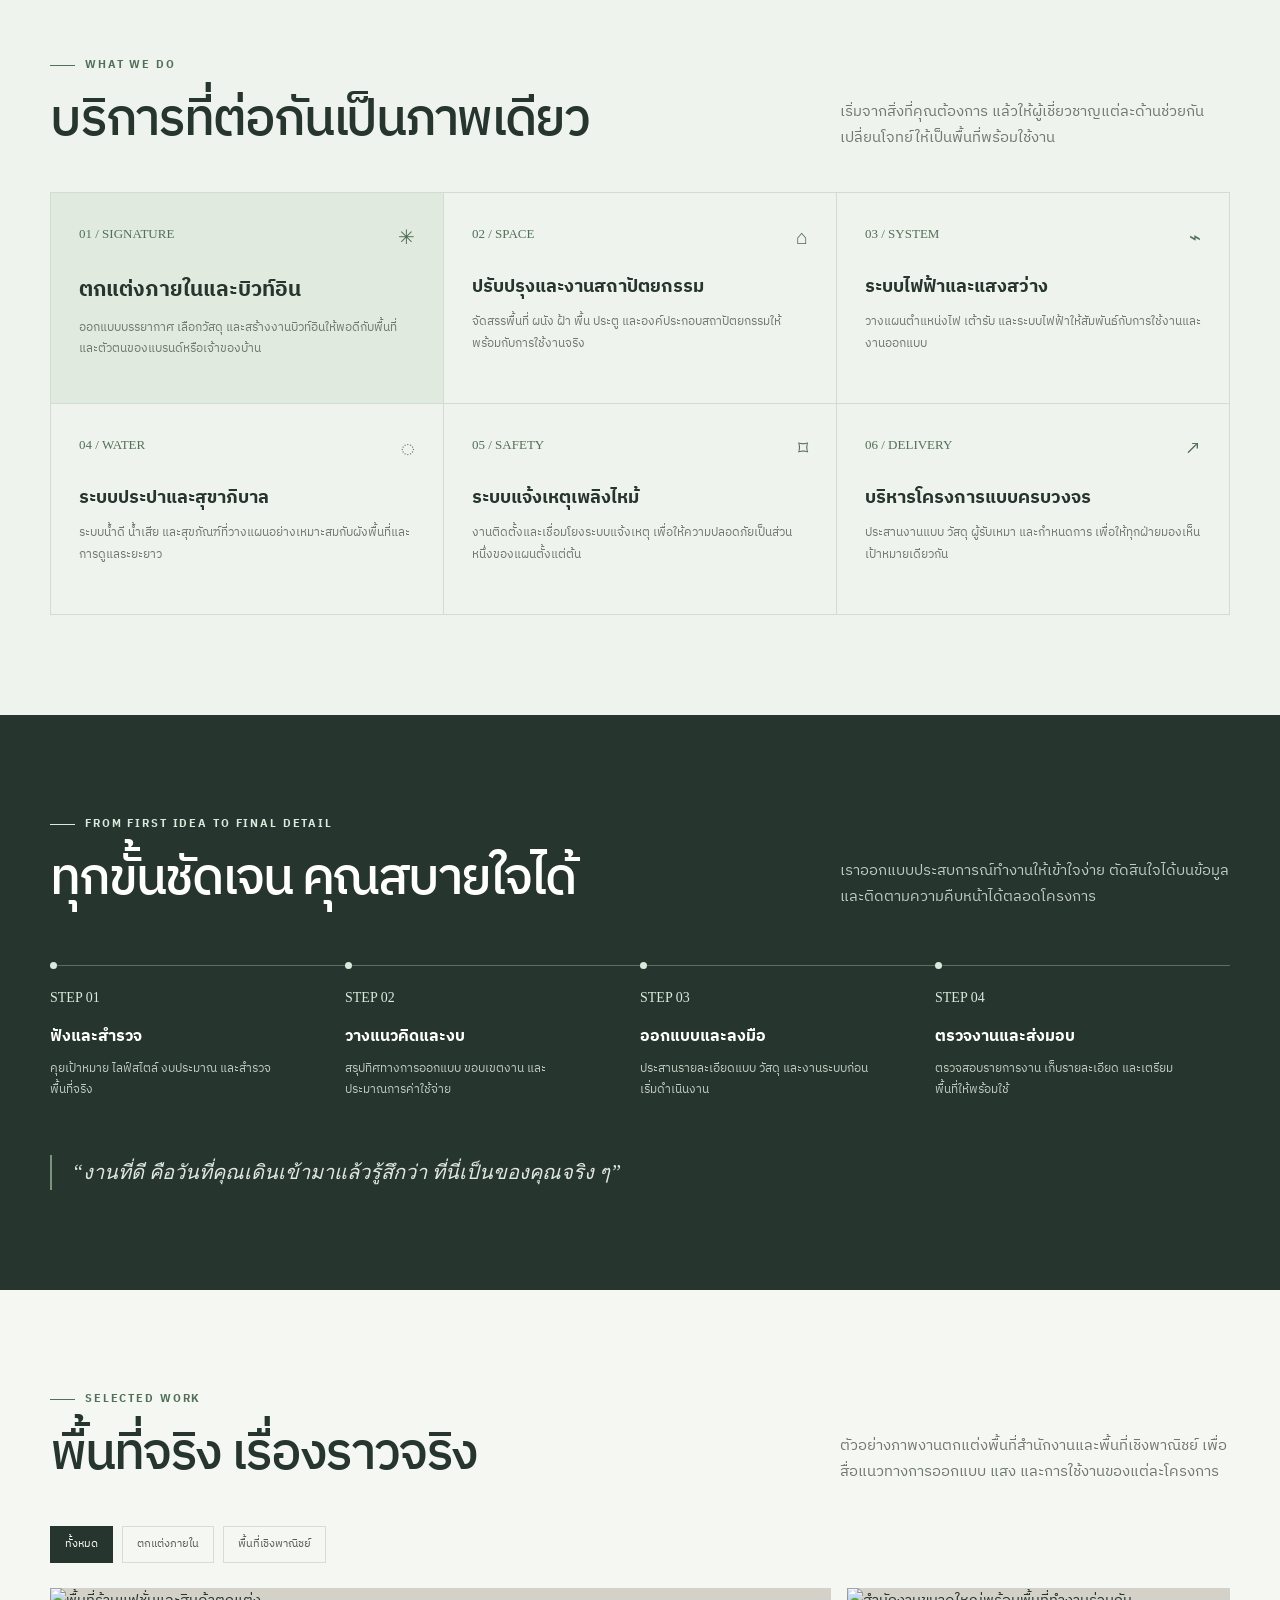
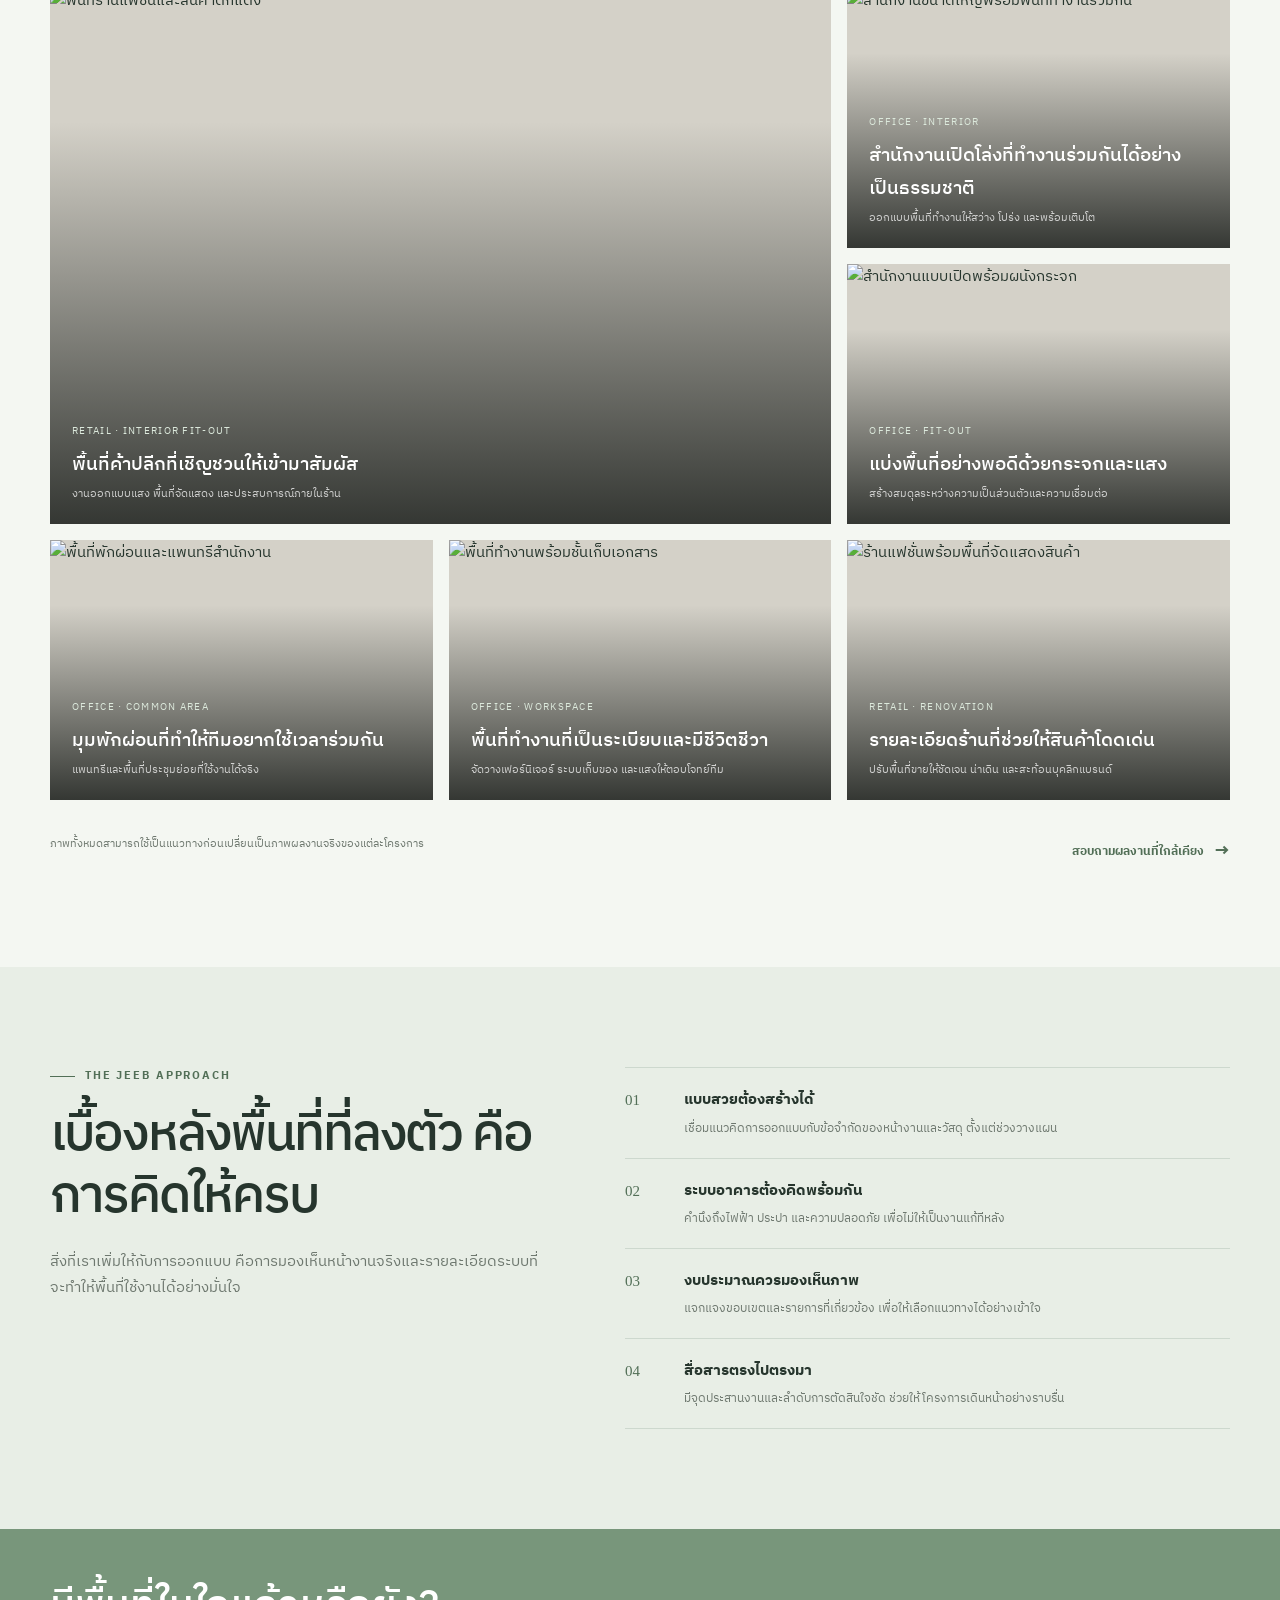
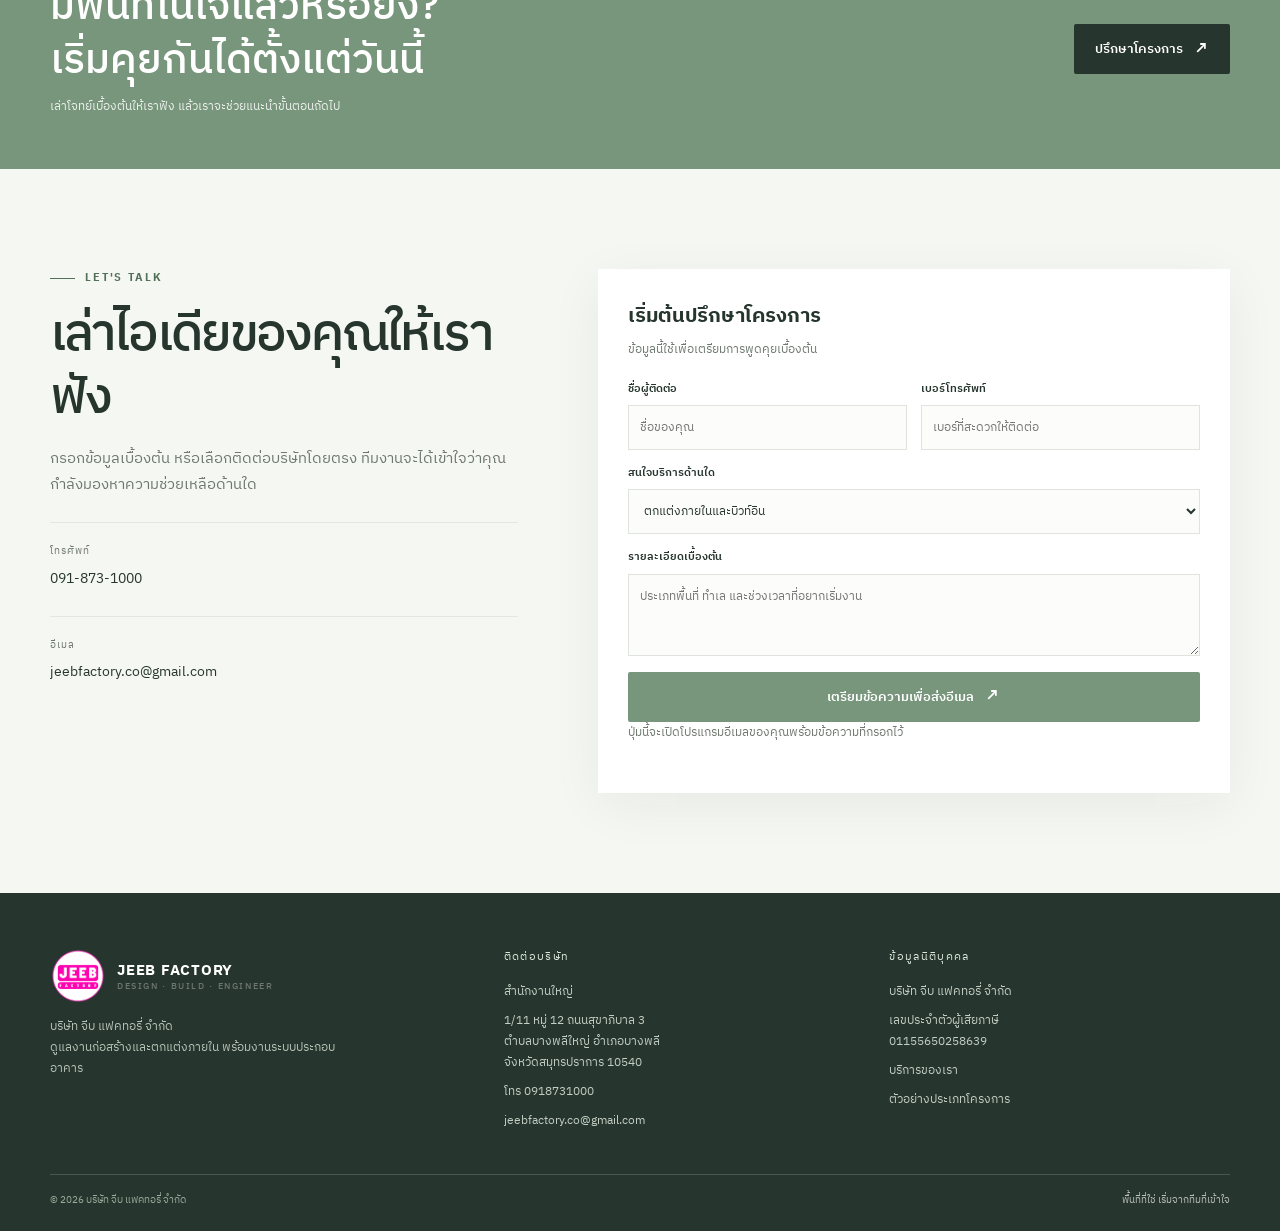
==== commit c56f3b0c: "Update website gallery and project pages Commit directly to the main branch" ====
--- a/index.html
+++ b/index.html
@@ -1,79 +1,56 @@
-<!doctype html>
-<html lang="th">
-<head>
-  <meta charset="utf-8">
-  <meta name="viewport" content="width=device-width, initial-scale=1">
-  <meta name="theme-color" content="#26352d">
-  <meta name="description" content="จีบ แฟคทอรี่ ดูแลงานออกแบบ ตกแต่งภายใน และระบบอาคารครบวงจร ตั้งแต่แนวคิดจนถึงวันส่งมอบ">
-  <title>Jeeb Factory — พื้นที่ที่ใช่ เริ่มจากทีมที่เข้าใจ</title>
-  <link rel="preconnect" href="https://fonts.googleapis.com">
-  <link rel="preconnect" href="https://fonts.gstatic.com" crossorigin>
-  <link href="https://fonts.googleapis.com/css2?family=IBM+Plex+Sans+Thai:wght@300;400;500;600;700&display=swap" rel="stylesheet">
-  <style>
-    :root{--ink:#26352d;--muted:#6e786f;--paper:#f4f7f2;--white:#fff;--line:#e1e8df;--orange:#78967b;--orange-dark:#526f57;--sage:#dce8db;--serif:Georgia,'Times New Roman',serif;--sans:'Codex Pro','Codex Pro Regular','IBM Plex Sans Thai',sans-serif}
-    *{box-sizing:border-box}html{scroll-behavior:smooth;scroll-padding-top:92px}body{margin:0;background:var(--paper);color:var(--ink);font-family:var(--sans);font-size:15px;line-height:1.75}a{color:inherit;text-decoration:none}button,input,select,textarea{font:inherit}.wrap{width:min(1180px,calc(100% - 48px));margin:auto}.eyebrow{font-size:11px;text-transform:uppercase;letter-spacing:.17em;font-weight:700;color:var(--orange-dark);display:flex;align-items:center;gap:10px}.eyebrow:before{content:'';width:25px;height:1px;background:currentColor}.section{padding:112px 0}.section-head{display:flex;justify-content:space-between;align-items:end;gap:30px;margin-bottom:44px}.section-head h2{font-size:clamp(34px,4vw,54px);line-height:1.2;letter-spacing:-.04em;margin:15px 0 0;max-width:650px}.section-head p{color:var(--muted);max-width:370px;margin:0}.btn{display:inline-flex;align-items:center;justify-content:center;gap:11px;padding:14px 21px;border:1px solid transparent;border-radius:2px;background:var(--orange);color:white;font-size:13px;font-weight:600;transition:.2s}.btn:hover{background:var(--orange-dark);transform:translateY(-2px)}.btn.outline{background:transparent;border-color:rgba(255,255,255,.55);color:white}.btn.outline:hover{background:#fff;color:var(--ink)}.arrow{font-size:17px;line-height:1}
-    .nav{height:78px;position:sticky;top:0;z-index:20;background:rgba(244,247,242,.94);backdrop-filter:blur(14px);border-bottom:1px solid rgba(38,53,45,.08)}.nav-inner{height:100%;display:flex;align-items:center;justify-content:space-between}.brand{display:flex;align-items:center;gap:11px;font-weight:700;letter-spacing:.05em}.brand-logo{width:52px;height:52px;object-fit:contain;flex:none}.brand small{display:block;color:var(--muted);font-size:9px;letter-spacing:.18em;font-weight:500;margin-top:-5px}.nav-links{display:flex;align-items:center;gap:33px;font-size:12px;color:#424943}.nav-links a:not(.btn):hover{color:var(--orange-dark)}.nav .btn{padding:11px 17px}.menu-toggle{display:none;border:0;background:none;font-size:22px;color:var(--ink)}
-    .hero{background:#272d29;color:white;min-height:660px;position:relative;overflow:hidden;display:flex;align-items:center}.hero:before{content:'';position:absolute;inset:0;background:linear-gradient(90deg,rgba(21,27,24,.94) 0%,rgba(21,27,24,.76) 43%,rgba(21,27,24,.17) 100%),url('https://images.unsplash.com/photo-1600210492486-724fe5c67fb0?auto=format&fit=crop&w=2200&q=85') center 55%/cover}.hero:after{content:'';position:absolute;width:500px;height:500px;border:1px solid rgba(255,255,255,.14);border-radius:50%;right:-180px;bottom:-300px;box-shadow:0 0 0 70px rgba(255,255,255,.035),0 0 0 140px rgba(255,255,255,.025)}.hero-content{position:relative;z-index:1;padding:92px 0 108px;max-width:690px}.hero .eyebrow{color:#dce9dc}.hero h1{font-size:clamp(45px,6.4vw,78px);line-height:1.17;letter-spacing:-.045em;font-weight:500;margin:23px 0}.hero h1 em{font-family:var(--serif);font-weight:400;color:#dce9dc}.hero p{font-size:16px;color:rgba(255,255,255,.76);max-width:560px;margin:0 0 31px;line-height:1.9}.hero-actions{display:flex;gap:12px;flex-wrap:wrap}.hero-note{margin-top:62px;color:rgba(255,255,255,.62);font-size:11px;letter-spacing:.07em;display:flex;align-items:center;gap:13px}.hero-note:before{content:'';height:1px;width:40px;background:#dce9dc}.hero-side{position:absolute;right:4%;bottom:58px;z-index:1;writing-mode:vertical-rl;letter-spacing:.15em;font-size:10px;color:rgba(255,255,255,.7)}
-    .proof{background:#e7eee6}.proof-grid{display:grid;grid-template-columns:1.25fr repeat(3,1fr);align-items:center;gap:30px;padding:25px 0}.proof-intro{font-size:12px;color:var(--muted);max-width:210px}.proof-stat{border-left:1px solid #d2d3ca;padding-left:26px}.proof-stat strong{display:block;font-family:var(--serif);font-size:34px;line-height:1.1;font-weight:400}.proof-stat span{font-size:11px;color:var(--muted)}
-    .intro-grid{display:grid;grid-template-columns:1fr 1fr;gap:90px;align-items:center}.intro-image{position:relative;min-height:490px;background:#d9d4ca url('https://images.unsplash.com/photo-1600607687939-ce8a6c25118c?auto=format&fit=crop&w=1200&q=85') center/cover}.image-tag{position:absolute;left:0;bottom:0;background:var(--orange);color:white;padding:20px 23px;font-size:11px;letter-spacing:.08em}.intro-copy h2{font-size:clamp(35px,4vw,52px);line-height:1.25;letter-spacing:-.04em;margin:17px 0 21px;font-weight:500}.intro-copy p{color:var(--muted);margin:0 0 17px}.text-link{display:inline-flex;align-items:center;gap:10px;margin-top:15px;font-size:12px;font-weight:700;color:var(--orange-dark)}.text-link span{font-size:18px;transition:.2s}.text-link:hover span{transform:translateX(4px)}
-    .services{background:#eff3ed}.service-grid{display:grid;grid-template-columns:repeat(3,1fr);gap:1px;background:#d2ddd2;border:1px solid #d2ddd2}.service-card{padding:30px;background:#eff3ed;min-height:228px;transition:.25s}.service-card:hover{background:#fff}.service-number{font-family:var(--serif);font-size:13px;color:var(--orange-dark)}.service-card h3{font-size:18px;margin:27px 0 8px}.service-card p{font-size:12px;line-height:1.8;color:var(--muted);margin:0}.service-card.feature{background:#e1eade}.service-card.feature:hover{background:#fff}.service-card.feature h3{font-size:22px}.service-icon{float:right;color:var(--orange-dark);font-size:20px}
-    .approach{background:#26352d;color:white;position:relative;overflow:hidden}.approach .section-head p{color:#b6bdb7}.approach .eyebrow{color:#dce9dc}.steps{display:grid;grid-template-columns:repeat(4,1fr);margin-top:65px}.step{padding:0 25px 0 0;border-top:1px solid #5c6f61;position:relative}.step:before{content:'';position:absolute;top:-4px;left:0;width:7px;height:7px;border-radius:50%;background:#dce9dc}.step span{display:block;padding-top:23px;color:#dce9dc;font-family:var(--serif);font-size:15px}.step h3{font-size:17px;margin:14px 0 8px}.step p{font-size:12px;color:#b6bdb7;margin:0;max-width:230px}.approach-quote{margin-top:80px;border-left:2px solid var(--orange);padding-left:22px;color:#d3d8d3;font-family:var(--serif);font-style:italic;font-size:22px}
-    .projects{background:var(--paper)}.filters{display:flex;gap:9px;flex-wrap:wrap;margin-bottom:27px}.filter{border:1px solid #d8d9d2;background:transparent;padding:9px 15px;font-size:11px;color:#565d57;cursor:pointer}.filter.active,.filter:hover{background:var(--ink);color:white;border-color:var(--ink)}.project-grid{display:grid;grid-template-columns:1.1fr .9fr;gap:22px}.project{position:relative;min-height:300px;overflow:hidden;background:#d4d1c8}.project:first-child{grid-row:span 2;min-height:622px}.project img{width:100%;height:100%;position:absolute;inset:0;object-fit:cover;transition:transform .6s}.project:hover img{transform:scale(1.04)}.project:after{content:'';position:absolute;inset:25% 0 0;background:linear-gradient(transparent,rgba(20,24,21,.83))}.project-caption{position:absolute;bottom:22px;left:24px;right:22px;z-index:1;color:white}.project-caption small{font-size:10px;letter-spacing:.13em;color:#dce9dc}.project-caption h3{font-size:20px;margin:6px 0 0;font-weight:500}.project-caption p{font-size:11px;color:rgba(255,255,255,.73);margin:3px 0 0}.project.hidden{display:none}.projects-foot{display:flex;justify-content:space-between;align-items:center;margin-top:25px;font-size:11px;color:var(--muted)}
-    .why{background:#e8eee6}.why-grid{display:grid;grid-template-columns:.9fr 1.1fr;gap:100px;align-items:start}.why-title h2{font-size:clamp(35px,4vw,52px);line-height:1.25;margin:18px 0;font-weight:500;letter-spacing:-.04em}.why-title p{color:var(--muted)}.reason-list{border-top:1px solid #cdd8ce}.reason{display:grid;grid-template-columns:48px 1fr;gap:15px;padding:22px 0;border-bottom:1px solid #cdd8ce}.reason b{font-family:var(--serif);font-weight:400;color:var(--orange-dark)}.reason h3{font-size:15px;margin:0 0 4px}.reason p{font-size:12px;color:var(--muted);margin:0}
-    .cta-band{background:var(--orange);color:white;padding:60px 0}.cta-inner{display:flex;justify-content:space-between;align-items:center;gap:30px}.cta-inner h2{font-size:clamp(27px,4vw,42px);font-weight:500;line-height:1.3;margin:0;max-width:650px}.cta-inner p{font-size:12px;color:rgba(255,255,255,.8);margin:9px 0 0}.cta-band .btn{background:var(--ink)}.cta-band .btn:hover{background:#fff;color:var(--ink)}
-    .contact{background:#f4f7f2}.contact-grid{display:grid;grid-template-columns:.85fr 1.15fr;gap:90px}.contact-copy h2{font-size:clamp(36px,4vw,52px);line-height:1.2;font-weight:500;letter-spacing:-.04em;margin:16px 0}.contact-copy>p{color:var(--muted);max-width:390px}.contact-detail{padding-top:24px;margin-top:28px;border-top:1px solid var(--line)}.contact-detail small{display:block;color:var(--muted);font-size:10px;letter-spacing:.1em;text-transform:uppercase;margin-bottom:5px}.contact-detail a{font-size:14px}.contact-detail a:hover{color:var(--orange-dark)}.form-card{background:white;padding:34px;box-shadow:0 12px 50px rgba(27,31,28,.06)}.form-card h3{font-size:20px;margin:0 0 5px}.form-card>p{font-size:12px;color:var(--muted);margin:0 0 23px}.form-grid{display:grid;grid-template-columns:1fr 1fr;gap:16px}.field{display:flex;flex-direction:column;gap:6px}.field.full{grid-column:1/-1}.field label{font-size:11px;font-weight:600}.field input,.field select,.field textarea{border:1px solid #e0e1db;padding:12px;background:#fcfcfa;outline:none;font-size:12px;width:100%;color:var(--ink)}.field input:focus,.field select:focus,.field textarea:focus{border-color:var(--orange)}.field textarea{min-height:88px;resize:vertical}.form-card .btn{margin-top:18px;width:100%;cursor:pointer}.form-hint{font-size:10px;color:var(--muted);margin:10px 0 0}.form-message{display:none;margin-top:12px;background:#eff4ed;color:#3e6240;padding:11px;font-size:12px}
-    footer{background:#26352d;color:white;padding:62px 0 24px}.footer-grid{display:grid;grid-template-columns:1.2fr 1fr 1fr;gap:50px;padding-bottom:40px}.footer-brand p{max-width:300px;font-size:12px;color:#b8c3b8}.footer-title{font-size:11px;color:#dce9dc;letter-spacing:.12em;text-transform:uppercase;margin-bottom:15px}.footer-col p,.footer-col a{font-size:12px;color:#c3cec4;margin:0 0 8px;display:block}.footer-col a:hover{color:white}.footer-bottom{border-top:1px solid #48584d;padding-top:19px;display:flex;justify-content:space-between;gap:20px;font-size:10px;color:#9ba99c}.footer-bottom strong{font-weight:400;color:#b8beb8}
-    @media(max-width:850px){.nav-links{gap:18px}.intro-grid,.why-grid{gap:50px}.proof-grid{grid-template-columns:repeat(3,1fr)}.proof-intro{grid-column:1/-1;max-width:none}.contact-grid{gap:45px}}
-    @media(max-width:650px){.wrap{width:min(100% - 34px,1180px)}.section{padding:76px 0}.nav{height:68px}.menu-toggle{display:block}.nav-links{display:none;position:absolute;top:68px;left:0;right:0;padding:14px 20px 22px;background:var(--paper);border-bottom:1px solid var(--line);flex-direction:column;align-items:stretch;gap:0}.nav-links.open{display:flex}.nav-links a{padding:11px 5px}.nav-links .btn{margin-top:8px}.hero{min-height:640px}.hero:before{background:linear-gradient(90deg,rgba(21,27,24,.88),rgba(21,27,24,.5)),url('https://images.unsplash.com/photo-1600210492486-724fe5c67fb0?auto=format&fit=crop&w=1200&q=80') center/cover}.hero-content{padding:80px 0}.hero h1{font-size:49px}.hero p{font-size:14px}.hero-side{display:none}.hero-note{margin-top:42px}.section-head{display:block;margin-bottom:30px}.section-head p{margin-top:16px}.proof-grid{grid-template-columns:repeat(3,1fr);gap:15px}.proof-stat{padding-left:12px}.proof-stat strong{font-size:26px}.proof-stat span{font-size:9px}.intro-grid,.why-grid,.contact-grid{grid-template-columns:1fr;gap:35px}.intro-image{min-height:340px}.service-grid{grid-template-columns:1fr}.service-card{min-height:auto;padding:24px}.service-card h3{margin-top:17px}.steps{grid-template-columns:1fr 1fr;row-gap:32px}.step{min-height:150px}.approach-quote{margin-top:36px;font-size:19px}.project-grid{grid-template-columns:1fr;gap:13px}.project,.project:first-child{grid-row:auto;min-height:320px}.project:first-child{min-height:390px}.projects-foot{align-items:flex-start;gap:10px;flex-direction:column}.cta-inner{align-items:flex-start;flex-direction:column}.cta-band{padding:44px 0}.form-card{padding:24px 19px}.form-grid{grid-template-columns:1fr}.field.full{grid-column:auto}.footer-grid{grid-template-columns:1fr 1fr;gap:28px}.footer-brand{grid-column:1/-1}.footer-bottom{flex-direction:column}}
-  </style>
-</head>
-<body>
-  <nav class="nav" aria-label="เมนูหลัก"><div class="wrap nav-inner">
-    <a class="brand" href="#home" aria-label="Jeeb Factory หน้าแรก"><img class="brand-logo" src="jeeb-logo.png" alt="Jeeb Factory"><span>JEEB FACTORY<small>DESIGN · BUILD · ENGINEER</small></span></a>
-    <button class="menu-toggle" aria-label="เปิดเมนู" aria-expanded="false">☰</button>
-    <div class="nav-links"><a href="#home">หน้าแรก</a><a href="#services">บริการ</a><a href="#work">ผลงาน</a><a href="#approach">ขั้นตอนทำงาน</a><a href="#contact">ติดต่อเรา</a><a class="btn" href="#contact">ปรึกษาโครงการ <span class="arrow">↗</span></a></div>
-  </div></nav>
-  <main>
-    <section class="hero" id="home"><div class="wrap"><div class="hero-content">
-      <div class="eyebrow">Interior · Architecture · Engineering</div>
-      <h1>พื้นที่ที่ใช่<br>เริ่มจากทีมที่<br><em>เข้าใจคุณ</em></h1>
-      <p>ตั้งแต่ภาพแรกในจินตนาการ จนถึงวันส่งมอบพื้นที่จริง เราดูแลงานออกแบบ ตกแต่งภายใน และระบบอาคารให้เชื่อมต่อกันอย่างลงตัว</p>
-      <div class="hero-actions"><a class="btn" href="#work">ค้นหาแรงบันดาลใจ <span class="arrow">↗</span></a><a class="btn outline" href="#contact">เล่าโปรเจกต์ของคุณ <span class="arrow">→</span></a></div>
-      <div class="hero-note">ออกแบบอย่างใส่ใจ · บริหารงานอย่างเป็นระบบ</div>
-    </div></div><div class="hero-side">JEEB FACTORY — SPACE, MADE THOUGHTFUL</div></section>
-    <section class="proof"><div class="wrap proof-grid"><div class="proof-intro">ทุกพื้นที่ที่ดี เริ่มต้นจากการฟังและทำความเข้าใจ</div><div class="proof-stat"><strong>01</strong><span>ทีมเดียว ดูแลงานครบวงจร</span></div><div class="proof-stat"><strong>02</strong><span>ออกแบบควบคู่ระบบวิศวกรรม</span></div><div class="proof-stat"><strong>03</strong><span>วางแผนงานและงบประมาณชัดเจน</span></div></div></section>
-    <section class="section"><div class="wrap intro-grid"><div class="intro-image"><div class="image-tag">DESIGN WITH PURPOSE · BUILD WITH CARE</div></div><div class="intro-copy"><div class="eyebrow">A better way to build</div><h2>ความสวยงามที่อยู่ได้จริง<br>ต้องคิดให้ครบตั้งแต่ต้น</h2><p>เราเชื่อว่าพื้นที่ที่ดีไม่ใช่แค่ภาพสวย แต่ต้องตอบโจทย์การใช้งาน ดูแลรักษาได้ และทำงานร่วมกับระบบอาคารได้อย่างปลอดภัย</p><p>ทีมออกแบบและทีมก่อสร้างจึงทำงานร่วมกันตั้งแต่เริ่มต้น ช่วยลดรอยต่อของงานและทำให้ทุกการตัดสินใจมีภาพรวมเดียวกัน</p><a class="text-link" href="#approach">ดูวิธีทำงานของเรา <span>→</span></a></div></div></section>
-    <section class="section services" id="services"><div class="wrap"><div class="section-head"><div><div class="eyebrow">What we do</div><h2>บริการที่ต่อกันเป็นภาพเดียว</h2></div><p>เริ่มจากสิ่งที่คุณต้องการ แล้วให้ผู้เชี่ยวชาญแต่ละด้านช่วยกันเปลี่ยนโจทย์ให้เป็นพื้นที่พร้อมใช้งาน</p></div><div class="service-grid">
-      <article class="service-card feature"><span class="service-number">01 / SIGNATURE</span><span class="service-icon">✳</span><h3>ตกแต่งภายในและบิวท์อิน</h3><p>ออกแบบบรรยากาศ เลือกวัสดุ และสร้างงานบิวท์อินให้พอดีกับพื้นที่และตัวตนของแบรนด์หรือเจ้าของบ้าน</p></article>
-      <article class="service-card"><span class="service-number">02 / SPACE</span><span class="service-icon">⌂</span><h3>ปรับปรุงและงานสถาปัตยกรรม</h3><p>จัดสรรพื้นที่ ผนัง ฝ้า พื้น ประตู และองค์ประกอบสถาปัตยกรรมให้พร้อมกับการใช้งานจริง</p></article>
-      <article class="service-card"><span class="service-number">03 / SYSTEM</span><span class="service-icon">⌁</span><h3>ระบบไฟฟ้าและแสงสว่าง</h3><p>วางแผนตำแหน่งไฟ เต้ารับ และระบบไฟฟ้าให้สัมพันธ์กับการใช้งานและงานออกแบบ</p></article>
-      <article class="service-card"><span class="service-number">04 / WATER</span><span class="service-icon">◌</span><h3>ระบบประปาและสุขาภิบาล</h3><p>ระบบน้ำดี น้ำเสีย และสุขภัณฑ์ที่วางแผนอย่างเหมาะสมกับผังพื้นที่และการดูแลระยะยาว</p></article>
-      <article class="service-card"><span class="service-number">05 / SAFETY</span><span class="service-icon">⌑</span><h3>ระบบแจ้งเหตุเพลิงไหม้</h3><p>งานติดตั้งและเชื่อมโยงระบบแจ้งเหตุ เพื่อให้ความปลอดภัยเป็นส่วนหนึ่งของแผนตั้งแต่ต้น</p></article>
-      <article class="service-card"><span class="service-number">06 / DELIVERY</span><span class="service-icon">↗</span><h3>บริหารโครงการแบบครบวงจร</h3><p>ประสานงานแบบ วัสดุ ผู้รับเหมา และกำหนดการ เพื่อให้ทุกฝ่ายมองเห็นเป้าหมายเดียวกัน</p></article>
-    </div></div></section>
-    <section class="section approach" id="approach"><div class="wrap"><div class="section-head"><div><div class="eyebrow">From first idea to final detail</div><h2>ทุกขั้นชัดเจน คุณสบายใจได้</h2></div><p>เราออกแบบประสบการณ์ทำงานให้เข้าใจง่าย ตัดสินใจได้บนข้อมูล และติดตามความคืบหน้าได้ตลอดโครงการ</p></div><div class="steps">
-      <article class="step"><span>STEP 01</span><h3>ฟังและสำรวจ</h3><p>คุยเป้าหมาย ไลฟ์สไตล์ งบประมาณ และสำรวจพื้นที่จริง</p></article><article class="step"><span>STEP 02</span><h3>วางแนวคิดและงบ</h3><p>สรุปทิศทางการออกแบบ ขอบเขตงาน และประมาณการค่าใช้จ่าย</p></article><article class="step"><span>STEP 03</span><h3>ออกแบบและลงมือ</h3><p>ประสานรายละเอียดแบบ วัสดุ และงานระบบก่อนเริ่มดำเนินงาน</p></article><article class="step"><span>STEP 04</span><h3>ตรวจงานและส่งมอบ</h3><p>ตรวจสอบรายการงาน เก็บรายละเอียด และเตรียมพื้นที่ให้พร้อมใช้</p></article>
-    </div><div class="approach-quote">“งานที่ดี คือวันที่คุณเดินเข้ามาแล้วรู้สึกว่า ที่นี่เป็นของคุณจริง ๆ”</div></div></section>
-    <section class="section projects" id="work"><div class="wrap"><div class="section-head"><div><div class="eyebrow">Selected work</div><h2>พื้นที่จริง เรื่องราวจริง</h2></div><p>ตัวอย่างประเภทโครงการที่เราพร้อมดูแล ภาพในหน้านี้เป็นภาพประกอบแนวทางและสามารถเปลี่ยนเป็นผลงานจริงของบริษัทได้</p></div><div class="filters" role="group" aria-label="กรองประเภทโครงการ"><button class="filter active" data-filter="all">ทั้งหมด</button><button class="filter" data-filter="interior">ตกแต่งภายใน</button><button class="filter" data-filter="commercial">พื้นที่เชิงพาณิชย์</button><button class="filter" data-filter="system">ระบบอาคาร</button></div><div class="project-grid">
-      <article class="project" data-category="interior"><img src="https://images.unsplash.com/photo-1600607687920-4e2a09cf159d?auto=format&fit=crop&w=1400&q=85" alt="ห้องนั่งเล่นร่วมสมัย โทนสีอบอุ่น"><div class="project-caption"><small>RESIDENTIAL · INTERIOR</small><h3>บ้านที่ออกแบบให้จังหวะชีวิตลงตัว</h3><p>แนวทาง: ตกแต่งภายในและงานบิวท์อิน</p></div></article>
-      <article class="project" data-category="commercial"><img src="https://images.unsplash.com/photo-1600607687939-ce8a6c25118c?auto=format&fit=crop&w=1200&q=85" alt="พื้นที่รับรองสไตล์เรียบหรู"><div class="project-caption"><small>COMMERCIAL · FIT-OUT</small><h3>ต้อนรับลูกค้าด้วยพื้นที่ที่มีเอกลักษณ์</h3><p>แนวทาง: ปรับปรุงพื้นที่และตกแต่งภายใน</p></div></article>
-      <article class="project" data-category="system"><img src="https://images.unsplash.com/photo-1600607687644-c7171b42498f?auto=format&fit=crop&w=1200&q=85" alt="รายละเอียดงานออกแบบพื้นที่ภายใน"><div class="project-caption"><small>BUILDING · ENGINEERING</small><h3>รายละเอียดที่ซ่อนอยู่ ก็สำคัญไม่แพ้กัน</h3><p>แนวทาง: งานระบบประกอบอาคารและตรวจสอบพื้นที่</p></div></article>
-    </div><div class="projects-foot"><span>ผลงานจริงเพิ่มเติม พร้อมนำเสนอเมื่อพูดคุยรายละเอียดโครงการ</span><a class="text-link" href="#contact">สอบถามผลงานที่ใกล้เคียง <span>→</span></a></div></div></section>
-    <section class="section why"><div class="wrap why-grid"><div class="why-title"><div class="eyebrow">The Jeeb approach</div><h2>เบื้องหลังพื้นที่ที่ลงตัว คือการคิดให้ครบ</h2><p>สิ่งที่เราเพิ่มให้กับการออกแบบ คือการมองเห็นหน้างานจริงและรายละเอียดระบบที่จะทำให้พื้นที่ใช้งานได้อย่างมั่นใจ</p></div><div class="reason-list"><article class="reason"><b>01</b><div><h3>แบบสวยต้องสร้างได้</h3><p>เชื่อมแนวคิดการออกแบบกับข้อจำกัดของหน้างานและวัสดุ ตั้งแต่ช่วงวางแผน</p></div></article><article class="reason"><b>02</b><div><h3>ระบบอาคารต้องคิดพร้อมกัน</h3><p>คำนึงถึงไฟฟ้า ประปา และความปลอดภัย เพื่อไม่ให้เป็นงานแก้ทีหลัง</p></div></article><article class="reason"><b>03</b><div><h3>งบประมาณควรมองเห็นภาพ</h3><p>แจกแจงขอบเขตและรายการที่เกี่ยวข้อง เพื่อให้เลือกแนวทางได้อย่างเข้าใจ</p></div></article><article class="reason"><b>04</b><div><h3>สื่อสารตรงไปตรงมา</h3><p>มีจุดประสานงานและลำดับการตัดสินใจชัด ช่วยให้โครงการเดินหน้าอย่างราบรื่น</p></div></article></div></div></section>
-    <section class="cta-band"><div class="wrap cta-inner"><div><h2>มีพื้นที่ในใจแล้วหรือยัง?<br>เริ่มคุยกันได้ตั้งแต่วันนี้</h2><p>เล่าโจทย์เบื้องต้นให้เราฟัง แล้วเราจะช่วยแนะนำขั้นตอนถัดไป</p></div><a class="btn" href="#contact">ปรึกษาโครงการ <span class="arrow">↗</span></a></div></section>
-    <section class="section contact" id="contact"><div class="wrap contact-grid"><div class="contact-copy"><div class="eyebrow">Let's talk</div><h2>เล่าไอเดียของคุณให้เราฟัง</h2><p>กรอกข้อมูลเบื้องต้น หรือเลือกติดต่อบริษัทโดยตรง ทีมงานจะได้เข้าใจว่าคุณกำลังมองหาความช่วยเหลือด้านใด</p><div class="contact-detail"><small>โทรศัพท์</small><a href="tel:0918731000">091-873-1000</a></div><div class="contact-detail"><small>อีเมล</small><a href="mailto:jeebfactory.co@gmail.com">jeebfactory.co@gmail.com</a></div></div>
-      <form class="form-card" id="inquiry-form"><h3>เริ่มต้นปรึกษาโครงการ</h3><p>ข้อมูลนี้ใช้เพื่อเตรียมการพูดคุยเบื้องต้น</p><div class="form-grid"><div class="field"><label for="name">ชื่อผู้ติดต่อ</label><input id="name" name="name" autocomplete="name" placeholder="ชื่อของคุณ" required></div><div class="field"><label for="phone">เบอร์โทรศัพท์</label><input id="phone" name="phone" autocomplete="tel" type="tel" placeholder="เบอร์ที่สะดวกให้ติดต่อ" required></div><div class="field full"><label for="service">สนใจบริการด้านใด</label><select id="service" name="service"><option>ตกแต่งภายในและบิวท์อิน</option><option>ปรับปรุงพื้นที่และงานสถาปัตยกรรม</option><option>ระบบไฟฟ้าและแสงสว่าง</option><option>ระบบประปาและสุขาภิบาล</option><option>ระบบแจ้งเหตุเพลิงไหม้</option><option>บริหารโครงการครบวงจร</option></select></div><div class="field full"><label for="details">รายละเอียดเบื้องต้น</label><textarea id="details" name="details" placeholder="ประเภทพื้นที่ ทำเล และช่วงเวลาที่อยากเริ่มงาน"></textarea></div></div><button class="btn" type="submit">เตรียมข้อความเพื่อส่งอีเมล <span class="arrow">↗</span></button><p class="form-hint">ปุ่มนี้จะเปิดโปรแกรมอีเมลของคุณพร้อมข้อความที่กรอกไว้</p><div class="form-message" role="status"></div></form>
-    </div></section>
-  </main>
-  <footer><div class="wrap"><div class="footer-grid"><div class="footer-brand"><a class="brand" href="#home"><img class="brand-logo" src="jeeb-logo.png" alt="Jeeb Factory"><span>JEEB FACTORY<small>DESIGN · BUILD · ENGINEER</small></span></a><p>บริษัท จีบ แฟคทอรี่ จำกัด<br>ดูแลงานก่อสร้างและตกแต่งภายใน พร้อมงานระบบประกอบอาคาร</p></div><div class="footer-col"><div class="footer-title">ติดต่อบริษัท</div><p>สำนักงานใหญ่</p><p>1/11 หมู่ 12 ถนนสุขาภิบาล 3<br>ตำบลบางพลีใหญ่ อำเภอบางพลี<br>จังหวัดสมุทรปราการ 10540</p><a href="tel:0918731000">โทร 0918731000</a><a href="mailto:jeebfactory.co@gmail.com">jeebfactory.co@gmail.com</a></div><div class="footer-col"><div class="footer-title">ข้อมูลนิติบุคคล</div><p>บริษัท จีบ แฟคทอรี่ จำกัด</p><p>เลขประจำตัวผู้เสียภาษี<br>01155650258639</p><a href="#services">บริการของเรา</a><a href="#work">ตัวอย่างประเภทโครงการ</a></div></div><div class="footer-bottom"><span>© <span id="year"></span> บริษัท จีบ แฟคทอรี่ จำกัด</span><strong>พื้นที่ที่ใช่ เริ่มจากทีมที่เข้าใจ</strong></div></div></footer>
-  <script>
-    const toggle=document.querySelector('.menu-toggle'), links=document.querySelector('.nav-links');
-    toggle.addEventListener('click',()=>{const open=links.classList.toggle('open');toggle.setAttribute('aria-expanded',open);toggle.textContent=open?'×':'☰'});
-    links.querySelectorAll('a').forEach(a=>a.addEventListener('click',()=>{links.classList.remove('open');toggle.setAttribute('aria-expanded','false');toggle.textContent='☰'}));
-    document.querySelectorAll('.filter').forEach(btn=>btn.addEventListener('click',()=>{document.querySelector('.filter.active').classList.remove('active');btn.classList.add('active');document.querySelectorAll('.project').forEach(card=>card.classList.toggle('hidden',btn.dataset.filter!=='all'&&card.dataset.category!==btn.dataset.filter))}));
-    document.getElementById('year').textContent=new Date().getFullYear();
-    document.getElementById('inquiry-form').addEventListener('submit',e=>{e.preventDefault();const d=new FormData(e.currentTarget);const subject=encodeURIComponent('สอบถามโครงการจากเว็บไซต์');const body=encodeURIComponent(`ชื่อ: ${d.get('name')}\nโทร: ${d.get('phone')}\nบริการที่สนใจ: ${d.get('service')}\nรายละเอียด: ${d.get('details')||'-'}`);window.location.href=`mailto:jeebfactory.co@gmail.com?subject=${subject}&body=${body}`;const msg=document.querySelector('.form-message');msg.style.display='block';msg.textContent='เตรียมอีเมลเรียบร้อย หากไม่เปิดอัตโนมัติ ติดต่อได้ที่ jeebfactory.co@gmail.com'});
-  </script>
-</body>
-</html>
-
+<!doctype html>
+<html lang="th">
+<head>
+  <meta charset="utf-8"><meta name="viewport" content="width=device-width, initial-scale=1"><meta name="theme-color" content="#26352d">
+  <meta name="description" content="บริษัท จีบ แฟคทอรี่ จำกัด ดูแลงานออกแบบ ตกแต่งภายใน และระบบอาคารครบวงจร">
+  <title>Jeeb Factory — พื้นที่ที่ใช่ เริ่มจากทีมที่เข้าใจ</title>
+  <link rel="preconnect" href="https://fonts.googleapis.com"><link rel="preconnect" href="https://fonts.gstatic.com" crossorigin>
+  <link href="https://fonts.googleapis.com/css2?family=IBM+Plex+Sans+Thai:wght@300;400;500;600;700&display=swap" rel="stylesheet"><link rel="stylesheet" href="site.css"><link rel="stylesheet" href="projects-gallery.css">
+</head>
+<body data-title-en="Jeeb Factory — Spaces that feel right">
+  <nav class="nav" aria-label="เมนูหลัก"><div class="wrap nav-inner">
+    <a class="brand" href="index.html#home" aria-label="Jeeb Factory หน้าแรก"><img class="brand-logo" src="jeeb-logo.png" alt="Jeeb Factory"><span>JEEB FACTORY<small>DESIGN · BUILD · ENGINEER</small></span></a>
+    <button class="menu-toggle" aria-label="เปิดเมนู" aria-expanded="false">☰</button>
+    <div class="nav-links"><a href="#home">หน้าแรก</a><a href="#services">บริการ</a><a href="#work">ผลงาน</a><a href="#approach">ขั้นตอนทำงาน</a><a href="team.html">ทีมช่าง</a><a href="#contact">ติดต่อเรา</a><a class="btn" href="#contact">ปรึกษาโครงการ <span class="arrow">↗</span></a><button class="lang-toggle" type="button" aria-label="เปลี่ยนภาษา">EN</button></div>
+  </div></nav>
+  <main>
+    <section class="hero" id="home" aria-roledescription="carousel" aria-label="ภาพแนะนำบริการของ Jeeb Factory">
+      <div class="hero-slides" aria-hidden="true">
+        <div class="hero-slide active" style="background-image:url('https://images.unsplash.com/photo-1600210492486-724fe5c67fb0?auto=format&fit=crop&w=2200&q=85')"></div>
+        <div class="hero-slide" style="background-image:url('https://images.unsplash.com/photo-1497366754035-f200968a6e72?auto=format&fit=crop&w=2200&q=85')"></div>
+        <div class="hero-slide" style="background-image:url('https://images.unsplash.com/photo-1503387762-592deb58ef4e?auto=format&fit=crop&w=2200&q=85')"></div>
+        <div class="hero-slide" style="background-image:url('https://images.unsplash.com/photo-1743819344477-3b67c19621e9?auto=format&fit=crop&w=2200&q=85')"></div>
+      </div>
+      <div class="hero-overlay"></div>
+      <div class="wrap"><div class="hero-content"><div class="eyebrow">Interior · Architecture · Engineering</div><h1>พื้นที่ที่ใช่<br>เริ่มจากทีมที่<br><em>เข้าใจคุณ</em></h1><p>ตั้งแต่ภาพแรกในจินตนาการ จนถึงวันส่งมอบพื้นที่จริง เราดูแลงานออกแบบ ตกแต่งภายใน และระบบอาคารให้เชื่อมต่อกันอย่างลงตัว</p><div class="hero-actions"><a class="btn" href="#work">ค้นหาแรงบันดาลใจ <span class="arrow">↗</span></a><a class="btn outline" href="#contact">เล่าโปรเจกต์ของคุณ <span class="arrow">→</span></a></div><div class="hero-note">ออกแบบอย่างใส่ใจ · บริหารงานอย่างเป็นระบบ</div></div></div>
+      <div class="hero-controls" aria-label="เลือกภาพหน้าแรก"><button class="hero-arrow" type="button" data-direction="previous" aria-label="ภาพก่อนหน้า">←</button><div class="hero-dots"><button class="hero-dot active" type="button" data-slide="0" aria-label="ภาพที่ 1" aria-current="true"></button><button class="hero-dot" type="button" data-slide="1" aria-label="ภาพที่ 2"></button><button class="hero-dot" type="button" data-slide="2" aria-label="ภาพที่ 3"></button><button class="hero-dot" type="button" data-slide="3" aria-label="ภาพที่ 4"></button></div><button class="hero-arrow" type="button" data-direction="next" aria-label="ภาพถัดไป">→</button></div>
+      <div class="hero-caption" aria-live="polite"><span class="hero-count">01 / 04</span><span class="hero-caption-text">พื้นที่ภายในที่ออกแบบอย่างมีจุดหมาย</span></div>
+    </section>
+    <section class="proof"><div class="wrap proof-grid"><div class="proof-intro">ทุกพื้นที่ที่ดี เริ่มต้นจากการฟังและทำความเข้าใจ</div><div class="proof-stat"><strong>01</strong><span>ทีมเดียว ดูแลงานครบวงจร</span></div><div class="proof-stat"><strong>02</strong><span>ออกแบบควบคู่ระบบวิศวกรรม</span></div><div class="proof-stat"><strong>03</strong><span>วางแผนงานและงบประมาณชัดเจน</span></div></div></section>
+    <section class="section"><div class="wrap intro-grid"><div class="intro-image"><div class="image-tag">DESIGN WITH PURPOSE · BUILD WITH CARE</div></div><div class="intro-copy"><div class="eyebrow">A better way to build</div><h2>ความสวยงามที่อยู่ได้จริง<br>ต้องคิดให้ครบตั้งแต่ต้น</h2><p>เราเชื่อว่าพื้นที่ที่ดีไม่ใช่แค่ภาพสวย แต่ต้องตอบโจทย์การใช้งาน ดูแลรักษาได้ และทำงานร่วมกับระบบอาคารได้อย่างปลอดภัย</p><p>ทีมออกแบบและทีมก่อสร้างจึงทำงานร่วมกันตั้งแต่เริ่มต้น ช่วยลดรอยต่อของงานและทำให้ทุกการตัดสินใจมีภาพรวมเดียวกัน</p><a class="text-link" href="#approach">ดูวิธีทำงานของเรา <span>→</span></a></div></div></section>
+    <section class="section services" id="services"><div class="wrap"><div class="section-head"><div><div class="eyebrow">What we do</div><h2>บริการที่ต่อกันเป็นภาพเดียว</h2></div><p>เริ่มจากสิ่งที่คุณต้องการ แล้วให้ผู้เชี่ยวชาญแต่ละด้านช่วยกันเปลี่ยนโจทย์ให้เป็นพื้นที่พร้อมใช้งาน</p></div><div class="service-grid">
+      <article class="service-card feature"><span class="service-number">01 / SIGNATURE</span><span class="service-icon">✳</span><h3>ตกแต่งภายในและบิวท์อิน</h3><p>ออกแบบบรรยากาศ เลือกวัสดุ และสร้างงานบิวท์อินให้พอดีกับพื้นที่และตัวตนของแบรนด์หรือเจ้าของบ้าน</p></article>
+      <article class="service-card"><span class="service-number">02 / SPACE</span><span class="service-icon">⌂</span><h3>ปรับปรุงและงานสถาปัตยกรรม</h3><p>จัดสรรพื้นที่ ผนัง ฝ้า พื้น ประตู และองค์ประกอบสถาปัตยกรรมให้พร้อมกับการใช้งานจริง</p></article>
+      <article class="service-card"><span class="service-number">03 / SYSTEM</span><span class="service-icon">⌁</span><h3>ระบบไฟฟ้าและแสงสว่าง</h3><p>วางแผนตำแหน่งไฟ เต้ารับ และระบบไฟฟ้าให้สัมพันธ์กับการใช้งานและงานออกแบบ</p></article>
+      <article class="service-card"><span class="service-number">04 / WATER</span><span class="service-icon">◌</span><h3>ระบบประปาและสุขาภิบาล</h3><p>ระบบน้ำดี น้ำเสีย และสุขภัณฑ์ที่วางแผนอย่างเหมาะสมกับผังพื้นที่และการดูแลระยะยาว</p></article>
+      <article class="service-card"><span class="service-number">05 / SAFETY</span><span class="service-icon">⌑</span><h3>ระบบแจ้งเหตุเพลิงไหม้</h3><p>งานติดตั้งและเชื่อมโยงระบบแจ้งเหตุ เพื่อให้ความปลอดภัยเป็นส่วนหนึ่งของแผนตั้งแต่ต้น</p></article>
+      <article class="service-card"><span class="service-number">06 / DELIVERY</span><span class="service-icon">↗</span><h3>บริหารโครงการแบบครบวงจร</h3><p>ประสานงานแบบ วัสดุ ผู้รับเหมา และกำหนดการ เพื่อให้ทุกฝ่ายมองเห็นเป้าหมายเดียวกัน</p></article>
+    </div></div></section>
+    <section class="section approach" id="approach"><div class="wrap"><div class="section-head"><div><div class="eyebrow">From first idea to final detail</div><h2>ทุกขั้นชัดเจน คุณสบายใจได้</h2></div><p>เราออกแบบประสบการณ์ทำงานให้เข้าใจง่าย ตัดสินใจได้บนข้อมูล และติดตามความคืบหน้าได้ตลอดโครงการ</p></div><div class="steps"><article class="step"><span>STEP 01</span><h3>ฟังและสำรวจ</h3><p>คุยเป้าหมาย ไลฟ์สไตล์ งบประมาณ และสำรวจพื้นที่จริง</p></article><article class="step"><span>STEP 02</span><h3>วางแนวคิดและงบ</h3><p>สรุปทิศทางการออกแบบ ขอบเขตงาน และประมาณการค่าใช้จ่าย</p></article><article class="step"><span>STEP 03</span><h3>ออกแบบและลงมือ</h3><p>ประสานรายละเอียดแบบ วัสดุ และงานระบบก่อนเริ่มดำเนินงาน</p></article><article class="step"><span>STEP 04</span><h3>ตรวจงานและส่งมอบ</h3><p>ตรวจสอบรายการงาน เก็บรายละเอียด และเตรียมพื้นที่ให้พร้อมใช้</p></article></div><div class="approach-quote">“งานที่ดี คือวันที่คุณเดินเข้ามาแล้วรู้สึกว่า ที่นี่เป็นของคุณจริง ๆ”</div></div></section>
+<section class="section projects" id="work"><div class="wrap"><div class="section-head"><div><div class="eyebrow">Selected work</div><h2>พื้นที่จริง เรื่องราวจริง</h2></div><p>ตัวอย่างภาพงานตกแต่งพื้นที่สำนักงานและพื้นที่เชิงพาณิชย์ เพื่อสื่อแนวทางการออกแบบ แสง และการใช้งานของแต่ละโครงการ</p></div><div class="filters" role="group" aria-label="กรองประเภทโครงการ"><button class="filter active" data-filter="all">ทั้งหมด</button><button class="filter" data-filter="interior">ตกแต่งภายใน</button><button class="filter" data-filter="commercial">พื้นที่เชิงพาณิชย์</button></div><div class="project-grid">
+      <article class="project featured" data-category="commercial"><img src="images/retail-boutique-01.png" alt="พื้นที่ร้านแฟชั่นและสินค้าตกแต่ง"><div class="project-caption"><small>RETAIL · INTERIOR FIT-OUT</small><h3>พื้นที่ค้าปลีกที่เชิญชวนให้เข้ามาสัมผัส</h3><p>งานออกแบบแสง พื้นที่จัดแสดง และประสบการณ์ภายในร้าน</p></div></article>
+      <article class="project" data-category="interior"><img src="images/office-open-plan-01.png" alt="สำนักงานขนาดใหญ่พร้อมพื้นที่ทำงานร่วมกัน"><div class="project-caption"><small>OFFICE · INTERIOR</small><h3>สำนักงานเปิดโล่งที่ทำงานร่วมกันได้อย่างเป็นธรรมชาติ</h3><p>ออกแบบพื้นที่ทำงานให้สว่าง โปร่ง และพร้อมเติบโต</p></div></article>
+      <article class="project" data-category="interior"><img src="images/office-glass-partitions-01.png" alt="สำนักงานแบบเปิดพร้อมผนังกระจก"><div class="project-caption"><small>OFFICE · FIT-OUT</small><h3>แบ่งพื้นที่อย่างพอดีด้วยกระจกและแสง</h3><p>สร้างสมดุลระหว่างความเป็นส่วนตัวและความเชื่อมต่อ</p></div></article>
+      <article class="project" data-category="interior"><img src="images/office-pantry-01.png" alt="พื้นที่พักผ่อนและแพนทรีสำนักงาน"><div class="project-caption"><small>OFFICE · COMMON AREA</small><h3>มุมพักผ่อนที่ทำให้ทีมอยากใช้เวลาร่วมกัน</h3><p>แพนทรีและพื้นที่ประชุมย่อยที่ใช้งานได้จริง</p></div></article>
+      <article class="project" data-category="interior"><img src="images/office-library-01.png" alt="พื้นที่ทำงานพร้อมชั้นเก็บเอกสาร"><div class="project-caption"><small>OFFICE · WORKSPACE</small><h3>พื้นที่ทำงานที่เป็นระเบียบและมีชีวิตชีวา</h3><p>จัดวางเฟอร์นิเจอร์ ระบบเก็บของ และแสงให้ตอบโจทย์ทีม</p></div></article>
+      <article class="project" data-category="commercial"><img src="images/retail-boutique-02.png" alt="ร้านแฟชั่นพร้อมพื้นที่จัดแสดงสินค้า"><div class="project-caption"><small>RETAIL · RENOVATION</small><h3>รายละเอียดร้านที่ช่วยให้สินค้าโดดเด่น</h3><p>ปรับพื้นที่ขายให้ชัดเจน น่าเดิน และสะท้อนบุคลิกแบรนด์</p></div></article>
+    </div><div class="projects-foot"><span>ภาพทั้งหมดสามารถใช้เป็นแนวทางก่อนเปลี่ยนเป็นภาพผลงานจริงของแต่ละโครงการ</span><a class="text-link" href="#contact">สอบถามผลงานที่ใกล้เคียง <span>→</span></a></div></div></section>
+    <section class="section why"><div class="wrap why-grid"><div class="why-title"><div class="eyebrow">The Jeeb approach</div><h2>เบื้องหลังพื้นที่ที่ลงตัว คือการคิดให้ครบ</h2><p>สิ่งที่เราเพิ่มให้กับการออกแบบ คือการมองเห็นหน้างานจริงและรายละเอียดระบบที่จะทำให้พื้นที่ใช้งานได้อย่างมั่นใจ</p></div><div class="reason-list"><article class="reason"><b>01</b><div><h3>แบบสวยต้องสร้างได้</h3><p>เชื่อมแนวคิดการออกแบบกับข้อจำกัดของหน้างานและวัสดุ ตั้งแต่ช่วงวางแผน</p></div></article><article class="reason"><b>02</b><div><h3>ระบบอาคารต้องคิดพร้อมกัน</h3><p>คำนึงถึงไฟฟ้า ประปา และความปลอดภัย เพื่อไม่ให้เป็นงานแก้ทีหลัง</p></div></article><article class="reason"><b>03</b><div><h3>งบประมาณควรมองเห็นภาพ</h3><p>แจกแจงขอบเขตและรายการที่เกี่ยวข้อง เพื่อให้เลือกแนวทางได้อย่างเข้าใจ</p></div></article><article class="reason"><b>04</b><div><h3>สื่อสารตรงไปตรงมา</h3><p>มีจุดประสานงานและลำดับการตัดสินใจชัด ช่วยให้โครงการเดินหน้าอย่างราบรื่น</p></div></article></div></div></section>
+    <section class="cta-band"><div class="wrap cta-inner"><div><h2>มีพื้นที่ในใจแล้วหรือยัง?<br>เริ่มคุยกันได้ตั้งแต่วันนี้</h2><p>เล่าโจทย์เบื้องต้นให้เราฟัง แล้วเราจะช่วยแนะนำขั้นตอนถัดไป</p></div><a class="btn" href="#contact">ปรึกษาโครงการ <span class="arrow">↗</span></a></div></section>
+    <section class="section contact" id="contact"><div class="wrap contact-grid"><div class="contact-copy"><div class="eyebrow">Let's talk</div><h2>เล่าไอเดียของคุณให้เราฟัง</h2><p>กรอกข้อมูลเบื้องต้น หรือเลือกติดต่อบริษัทโดยตรง ทีมงานจะได้เข้าใจว่าคุณกำลังมองหาความช่วยเหลือด้านใด</p><div class="contact-detail"><small>โทรศัพท์</small><a href="tel:0918731000">091-873-1000</a></div><div class="contact-detail"><small>อีเมล</small><a href="mailto:jeebfactory.co@gmail.com">jeebfactory.co@gmail.com</a></div></div>
+      <form class="form-card" id="inquiry-form"><h3>เริ่มต้นปรึกษาโครงการ</h3><p>ข้อมูลนี้ใช้เพื่อเตรียมการพูดคุยเบื้องต้น</p><div class="form-grid"><div class="field"><label for="name">ชื่อผู้ติดต่อ</label><input id="name" name="name" autocomplete="name" placeholder="ชื่อของคุณ" required></div><div class="field"><label for="phone">เบอร์โทรศัพท์</label><input id="phone" name="phone" autocomplete="tel" type="tel" placeholder="เบอร์ที่สะดวกให้ติดต่อ" required></div><div class="field full"><label for="service">สนใจบริการด้านใด</label><select id="service" name="service"><option>ตกแต่งภายในและบิวท์อิน</option><option>ปรับปรุงพื้นที่และงานสถาปัตยกรรม</option><option>ระบบไฟฟ้าและแสงสว่าง</option><option>ระบบประปาและสุขาภิบาล</option><option>ระบบแจ้งเหตุเพลิงไหม้</option><option>บริหารโครงการครบวงจร</option></select></div><div class="field full"><label for="details">รายละเอียดเบื้องต้น</label><textarea id="details" name="details" placeholder="ประเภทพื้นที่ ทำเล และช่วงเวลาที่อยากเริ่มงาน"></textarea></div></div><button class="btn" type="submit">เตรียมข้อความเพื่อส่งอีเมล <span class="arrow">↗</span></button><p class="form-hint">ปุ่มนี้จะเปิดโปรแกรมอีเมลของคุณพร้อมข้อความที่กรอกไว้</p><div class="form-message" role="status"></div></form></div></section>
+  </main>
+  <footer><div class="wrap"><div class="footer-grid"><div class="footer-brand"><a class="brand" href="index.html#home"><img class="brand-logo" src="jeeb-logo.png" alt="Jeeb Factory"><span>JEEB FACTORY<small>DESIGN · BUILD · ENGINEER</small></span></a><p>บริษัท จีบ แฟคทอรี่ จำกัด<br>ดูแลงานก่อสร้างและตกแต่งภายใน พร้อมงานระบบประกอบอาคาร</p></div><div class="footer-col"><div class="footer-title">ติดต่อบริษัท</div><p>สำนักงานใหญ่</p><p>1/11 หมู่ 12 ถนนสุขาภิบาล 3<br>ตำบลบางพลีใหญ่ อำเภอบางพลี<br>จังหวัดสมุทรปราการ 10540</p><a href="tel:0918731000">โทร 0918731000</a><a href="mailto:jeebfactory.co@gmail.com">jeebfactory.co@gmail.com</a></div><div class="footer-col"><div class="footer-title">ข้อมูลนิติบุคคล</div><p>บริษัท จีบ แฟคทอรี่ จำกัด</p><p>เลขประจำตัวผู้เสียภาษี<br>01155650258639</p><a href="#services">บริการของเรา</a><a href="#work">ตัวอย่างประเภทโครงการ</a></div></div><div class="footer-bottom"><span>© <span id="year"></span> บริษัท จีบ แฟคทอรี่ จำกัด</span><strong>พื้นที่ที่ใช่ เริ่มจากทีมที่เข้าใจ</strong></div></div></footer>
+  <script src="site.js"></script>
+</body>
+</html>
--- a/site.css
+++ b/site.css
@@ -0,0 +1,15 @@
+:root{--ink:#26352d;--muted:#6e786f;--paper:#f4f7f2;--white:#fff;--line:#e1e8df;--green:#78967b;--green-dark:#526f57;--sage:#dce8db;--serif:Georgia,'Times New Roman',serif;--sans:'Codex Pro','Codex Pro Regular','IBM Plex Sans Thai',sans-serif}
+*{box-sizing:border-box}html{scroll-behavior:smooth;scroll-padding-top:90px}body{margin:0;background:var(--paper);color:var(--ink);font-family:var(--sans);font-size:15px;line-height:1.75}a{color:inherit;text-decoration:none}button,input,select,textarea{font:inherit}.wrap{width:min(1180px,calc(100% - 48px));margin:auto}.section{padding:100px 0}.eyebrow{font-size:11px;letter-spacing:.17em;text-transform:uppercase;font-weight:700;color:var(--green-dark);display:flex;align-items:center;gap:10px}.eyebrow:before{content:'';width:25px;height:1px;background:currentColor}.section-head{display:flex;justify-content:space-between;align-items:end;gap:30px;margin-bottom:40px}.section-head h2{font-size:clamp(34px,4vw,54px);line-height:1.2;letter-spacing:-.04em;margin:15px 0 0;max-width:650px;font-weight:500}.section-head p{color:var(--muted);max-width:390px;margin:0}.btn{display:inline-flex;align-items:center;justify-content:center;gap:11px;padding:13px 20px;border:1px solid transparent;border-radius:2px;background:var(--green);color:white;font-size:13px;font-weight:600;transition:.2s;cursor:pointer}.btn:hover{background:var(--green-dark);transform:translateY(-2px)}.btn.outline{background:transparent;border-color:rgba(255,255,255,.6);color:white}.btn.outline:hover{background:#fff;color:var(--ink)}.arrow{font-size:17px;line-height:1}
+.nav{height:78px;position:sticky;top:0;z-index:20;background:rgba(244,247,242,.95);backdrop-filter:blur(14px);border-bottom:1px solid rgba(38,53,45,.08)}.nav-inner{height:100%;display:flex;align-items:center;justify-content:space-between}.brand{display:flex;align-items:center;gap:11px;font-weight:700;letter-spacing:.05em}.brand-logo{width:56px;height:56px;object-fit:contain;flex:none}.brand small{display:block;color:var(--muted);font-size:9px;letter-spacing:.18em;font-weight:500;margin-top:-5px}.nav-links{display:flex;align-items:center;gap:20px;font-size:12px;color:#424943}.nav-links a:not(.btn):hover,.nav-links a[aria-current=page]{color:var(--green-dark)}.nav .btn{padding:10px 15px}.lang-toggle{padding:8px 12px;border:1px solid #c9d4c8;border-radius:999px;background:transparent;color:var(--ink);font-size:11px;font-weight:700;cursor:pointer}.lang-toggle:hover{background:var(--sage)}.menu-toggle{display:none;border:0;background:none;font-size:22px;color:var(--ink)}
+.hero{background:#27342d;color:#fff;min-height:630px;position:relative;overflow:hidden;display:flex;align-items:center}.hero:before{content:'';position:absolute;inset:0;background:linear-gradient(90deg,rgba(21,27,24,.94),rgba(21,27,24,.7) 48%,rgba(21,27,24,.1)),url('https://images.unsplash.com/photo-1600210492486-724fe5c67fb0?auto=format&fit=crop&w=2200&q=85') center 55%/cover}.hero-content{position:relative;z-index:1;padding:85px 0 95px;max-width:700px}.hero .eyebrow{color:#dce9dc}.hero h1{font-size:clamp(45px,6.3vw,76px);line-height:1.16;letter-spacing:-.045em;font-weight:500;margin:22px 0}.hero h1 em{font-family:var(--serif);font-weight:400;color:#dce9dc}.hero p{font-size:16px;color:rgba(255,255,255,.78);max-width:570px;margin:0 0 28px;line-height:1.9}.hero-actions{display:flex;gap:12px;flex-wrap:wrap}.hero-note{margin-top:48px;color:rgba(255,255,255,.68);font-size:11px;letter-spacing:.07em}.proof{background:#e7eee6}.proof-grid{display:grid;grid-template-columns:1.25fr repeat(3,1fr);align-items:center;gap:28px;padding:24px 0}.proof-intro{font-size:12px;color:var(--muted);max-width:220px}.proof-stat{border-left:1px solid #cdd8ce;padding-left:24px}.proof-stat strong{display:block;font-family:var(--serif);font-size:32px;line-height:1.1;font-weight:400}.proof-stat span{font-size:11px;color:var(--muted)}
+.intro-grid{display:grid;grid-template-columns:1fr 1fr;gap:80px;align-items:center}.intro-image{position:relative;min-height:450px;background:#d9d4ca url('https://images.unsplash.com/photo-1600607687939-ce8a6c25118c?auto=format&fit=crop&w=1200&q=85') center/cover}.image-tag{position:absolute;left:0;bottom:0;background:var(--green);color:#fff;padding:16px 20px;font-size:11px;letter-spacing:.08em}.intro-copy h2,.why-title h2,.contact-copy h2{font-size:clamp(35px,4vw,51px);line-height:1.23;letter-spacing:-.04em;margin:17px 0 20px;font-weight:500}.intro-copy p,.why-title p,.contact-copy>p{color:var(--muted)}.text-link{display:inline-flex;align-items:center;gap:10px;margin-top:14px;font-size:12px;font-weight:700;color:var(--green-dark)}.text-link span{font-size:18px;transition:.2s}.text-link:hover span{transform:translateX(4px)}
+.services{background:#eff3ed}.service-grid{display:grid;grid-template-columns:repeat(3,1fr);gap:1px;background:#d2ddd2;border:1px solid #d2ddd2}.service-card{padding:28px;background:#eff3ed;min-height:210px;transition:.2s}.service-card:hover{background:#fff}.service-number{font-family:var(--serif);font-size:13px;color:var(--green-dark)}.service-icon{float:right;color:var(--green-dark);font-size:20px}.service-card h3{font-size:18px;margin:25px 0 8px}.service-card p{font-size:12px;line-height:1.8;color:var(--muted);margin:0}.service-card.feature{background:#e1eade}.service-card.feature h3{font-size:21px}.approach{background:var(--ink);color:#fff}.approach .eyebrow{color:#dce9dc}.approach .section-head p{color:#c1cbc2}.steps{display:grid;grid-template-columns:repeat(4,1fr);margin-top:55px}.step{padding:0 23px 0 0;border-top:1px solid #5c6f61;position:relative}.step:before{content:'';position:absolute;top:-4px;left:0;width:7px;height:7px;border-radius:50%;background:#dce9dc}.step span{display:block;padding-top:20px;color:#dce9dc;font-family:var(--serif);font-size:14px}.step h3{font-size:16px;margin:12px 0 7px}.step p{font-size:12px;color:#c1cbc2;margin:0;max-width:240px}.approach-quote{margin-top:55px;border-left:2px solid var(--green);padding-left:20px;color:#e1e8e1;font-family:var(--serif);font-style:italic;font-size:20px}
+.projects{background:var(--paper)}.filters{display:flex;gap:9px;flex-wrap:wrap;margin-bottom:25px}.filter{border:1px solid #d5ddd4;background:transparent;padding:8px 14px;font-size:11px;color:#565d57;cursor:pointer}.filter.active,.filter:hover{background:var(--ink);color:#fff;border-color:var(--ink)}.project-grid{display:grid;grid-template-columns:1.1fr .9fr;gap:18px}.project{position:relative;min-height:285px;overflow:hidden;background:#d4d1c8}.project:first-child{grid-row:span 2;min-height:588px}.project img{width:100%;height:100%;position:absolute;inset:0;object-fit:cover;transition:transform .6s}.project:hover img{transform:scale(1.04)}.project:after{content:'';position:absolute;inset:25% 0 0;background:linear-gradient(transparent,rgba(20,24,21,.83))}.project-caption{position:absolute;bottom:20px;left:22px;right:22px;z-index:1;color:#fff}.project-caption small{font-size:10px;letter-spacing:.13em;color:#dce9dc}.project-caption h3{font-size:19px;margin:5px 0 0;font-weight:500}.project-caption p{font-size:11px;color:rgba(255,255,255,.75);margin:3px 0 0}.project.hidden{display:none}.projects-foot{display:flex;justify-content:space-between;align-items:center;gap:15px;margin-top:22px;font-size:11px;color:var(--muted)}
+.why{background:#e8eee6}.why-grid{display:grid;grid-template-columns:.9fr 1.1fr;gap:80px;align-items:start}.reason-list{border-top:1px solid #cdd8ce}.reason{display:grid;grid-template-columns:45px 1fr;gap:14px;padding:19px 0;border-bottom:1px solid #cdd8ce}.reason b{font-family:var(--serif);font-weight:400;color:var(--green-dark)}.reason h3{font-size:15px;margin:0 0 4px}.reason p{font-size:12px;color:var(--muted);margin:0}.cta-band{background:var(--green);color:#fff;padding:52px 0}.cta-inner{display:flex;justify-content:space-between;align-items:center;gap:28px}.cta-inner h2{font-size:clamp(27px,4vw,41px);font-weight:500;line-height:1.3;margin:0;max-width:650px}.cta-inner p{font-size:12px;color:rgba(255,255,255,.86);margin:8px 0 0}.cta-band .btn{background:var(--ink)}
+.contact{background:var(--paper)}.contact-grid{display:grid;grid-template-columns:.85fr 1.15fr;gap:80px}.contact-copy h2{margin:16px 0}.contact-detail{padding-top:20px;margin-top:24px;border-top:1px solid var(--line)}.contact-detail small{display:block;color:var(--muted);font-size:10px;letter-spacing:.1em;text-transform:uppercase;margin-bottom:5px}.contact-detail a{font-size:14px}.form-card{background:#fff;padding:30px;box-shadow:0 12px 50px rgba(27,31,28,.06)}.form-card h3{font-size:20px;margin:0 0 5px}.form-card>p{font-size:12px;color:var(--muted);margin:0 0 20px}.form-grid{display:grid;grid-template-columns:1fr 1fr;gap:14px}.field{display:flex;flex-direction:column;gap:6px}.field.full{grid-column:1/-1}.field label{font-size:11px;font-weight:600}.field input,.field select,.field textarea{border:1px solid #dfe5dd;padding:11px;background:#fcfcfa;outline:none;font-size:12px;width:100%;color:var(--ink)}.field input:focus,.field select:focus,.field textarea:focus{border-color:var(--green)}.field textarea{min-height:82px;resize:vertical}.form-card .btn{margin-top:16px;width:100%}.form-hint{font-size:10px;color:var(--muted);margin:9px 0 0}.form-message{display:none;margin-top:10px;background:#eff4ed;color:#3e6240;padding:10px;font-size:12px}
+footer{background:var(--ink);color:#fff;padding:55px 0 22px}.footer-grid{display:grid;grid-template-columns:1.2fr 1fr 1fr;gap:45px;padding-bottom:35px}.footer-brand p{max-width:300px;font-size:12px;color:#b8c3b8}.footer-title{font-size:11px;color:#dce9dc;letter-spacing:.12em;text-transform:uppercase;margin-bottom:13px}.footer-col p,.footer-col a{font-size:12px;color:#c3cec4;margin:0 0 8px;display:block}.footer-col a:hover{color:#fff}.footer-bottom{border-top:1px solid #48584d;padding-top:17px;display:flex;justify-content:space-between;gap:18px;font-size:10px;color:#9ba99c}.footer-bottom strong{font-weight:400;color:#b8beb8}
+.team-hero{background:#e4ece2;padding:75px 0 70px;position:relative;overflow:hidden}.team-hero:after{content:'J';position:absolute;right:6%;top:-115px;font-family:var(--serif);font-size:440px;line-height:1;color:rgba(82,111,87,.06)}.team-hero .wrap{position:relative;z-index:1}.team-hero h1{max-width:760px;font-size:clamp(42px,6vw,72px);line-height:1.15;letter-spacing:-.045em;margin:19px 0}.team-hero p{max-width:650px;color:var(--muted);font-size:15px}.team-cards{display:grid;grid-template-columns:repeat(3,1fr);gap:14px}.team-card{background:#fff;border:1px solid var(--line);padding:25px;min-height:230px;position:relative}.team-card .num{font-family:var(--serif);font-size:13px;color:var(--green-dark)}.team-card .symbol{position:absolute;right:22px;top:18px;color:#8ea58e;font-size:26px}.team-card h3{font-size:18px;margin:25px 0 8px}.team-card p{font-size:12px;color:var(--muted);margin:0;line-height:1.85}.team-callout{margin-top:25px;padding:24px;background:#e4ece2;display:flex;justify-content:space-between;align-items:center;gap:25px}.team-callout p{margin:0;color:#48584d;max-width:700px;font-size:13px}.team-flow{display:grid;grid-template-columns:repeat(4,1fr);gap:15px}.team-flow article{border-top:1px solid #cdd8ce;padding-top:17px}.team-flow b{font-family:var(--serif);color:var(--green-dark);font-weight:400}.team-flow h3{font-size:14px;margin:8px 0 4px}.team-flow p{font-size:12px;color:var(--muted);margin:0}
+/* หน้าแรกแบบสไลด์: ภาพที่เลือกจะค่อย ๆ ปรากฏทับภาพก่อนหน้า */
+.hero{isolation:isolate}.hero:before{display:none}.hero-slides,.hero-overlay{position:absolute;inset:0}.hero-slides{z-index:-2;background:#27342d}.hero-slide{position:absolute;inset:0;background-position:center 55%;background-size:cover;opacity:0;transform:scale(1.025);transition:opacity .75s ease,transform 5.5s ease}.hero-slide.active{opacity:1;transform:scale(1)}.hero-overlay{z-index:-1;background:linear-gradient(90deg,rgba(21,27,24,.94),rgba(21,27,24,.7) 48%,rgba(21,27,24,.12))}.hero-controls{position:absolute;right:clamp(20px,4vw,62px);bottom:36px;z-index:2;display:flex;align-items:center;gap:13px}.hero-arrow{width:38px;height:38px;border:1px solid rgba(255,255,255,.55);border-radius:50%;background:rgba(23,33,27,.24);color:#fff;font-size:18px;line-height:1;cursor:pointer;transition:.2s}.hero-arrow:hover{background:#fff;color:var(--ink)}.hero-dots{display:flex;gap:7px}.hero-dot{width:8px;height:8px;padding:0;border:1px solid rgba(255,255,255,.88);border-radius:50%;background:transparent;cursor:pointer;transition:.2s}.hero-dot.active{width:24px;border-radius:8px;background:#dce9dc;border-color:#dce9dc}.hero-caption{position:absolute;left:clamp(20px,4vw,62px);bottom:43px;z-index:2;display:flex;gap:15px;align-items:center;color:#fff;font-size:11px;letter-spacing:.05em}.hero-count{font-family:var(--serif);font-size:14px;color:#dce9dc}.hero-caption-text{color:rgba(255,255,255,.8)}
+@media(max-width:850px){.menu-toggle{display:block}.nav-links{display:none;position:absolute;top:78px;left:0;right:0;padding:12px 24px 20px;background:var(--paper);border-bottom:1px solid var(--line);flex-direction:column;align-items:stretch;gap:0}.nav-links.open{display:flex}.nav-links a{padding:10px 5px}.nav-links .btn{margin-top:7px}.lang-toggle{align-self:flex-start;margin:11px 5px 0}.intro-grid,.why-grid,.contact-grid{gap:40px}.proof-grid{grid-template-columns:repeat(3,1fr)}.proof-intro{grid-column:1/-1;max-width:none}}
+@media(max-width:650px){.wrap{width:min(100% - 34px,1180px)}.section{padding:72px 0}.nav{height:68px}.nav-links{top:68px}.hero{min-height:600px}.hero-overlay{background:linear-gradient(90deg,rgba(21,27,24,.9),rgba(21,27,24,.55))}.hero-content{padding:68px 0 145px}.hero h1{font-size:48px}.hero p{font-size:14px}.hero-controls{right:17px;bottom:26px;gap:9px}.hero-arrow{width:34px;height:34px}.hero-caption{left:17px;bottom:35px;max-width:45%}.hero-caption-text{display:none}.section-head{display:block;margin-bottom:28px}.section-head p{margin-top:13px}.proof-grid{gap:12px}.proof-stat{padding-left:11px}.proof-stat strong{font-size:25px}.proof-stat span{font-size:9px}.intro-grid,.why-grid,.contact-grid{grid-template-columns:1fr;gap:32px}.intro-image{min-height:320px}.service-grid{grid-template-columns:1fr}.service-card{min-height:auto;padding:23px}.service-card h3{margin-top:17px}.steps{grid-template-columns:1fr 1fr;row-gap:28px}.step{min-height:145px}.approach-quote{margin-top:32px;font-size:18px}.project-grid{grid-template-columns:1fr;gap:12px}.project,.project:first-child{grid-row:auto;min-height:320px}.project:first-child{min-height:380px}.projects-foot,.cta-inner{align-items:flex-start;flex-direction:column}.cta-band{padding:40px 0}.form-card{padding:22px 18px}.form-grid{grid-template-columns:1fr}.field.full{grid-column:auto}.footer-grid{grid-template-columns:1fr 1fr;gap:25px}.footer-brand{grid-column:1/-1}.footer-bottom{flex-direction:column}.team-hero{padding:57px 0}.team-hero:after{font-size:270px;right:-30px;top:-50px}.team-cards{grid-template-columns:1fr}.team-card{min-height:0}.team-flow{grid-template-columns:1fr 1fr}.team-callout{align-items:flex-start;flex-direction:column}}
--- a/projects-gallery.css
+++ b/projects-gallery.css
@@ -0,0 +1,30 @@
+/* แกลเลอรีผลงาน: ภาพ 6 ภาพในหน้าโครงการ */
+.project-grid {
+  grid-template-columns: repeat(3, minmax(0, 1fr));
+  grid-auto-rows: 260px;
+  gap: 16px;
+}
+
+.project,
+.project:first-child {
+  grid-row: auto;
+  min-height: 0;
+}
+
+.project.featured {
+  grid-column: span 2;
+  grid-row: span 2;
+}
+
+@media (max-width: 650px) {
+  .project-grid {
+    grid-template-columns: 1fr;
+    grid-auto-rows: 320px;
+  }
+
+  .project.featured {
+    grid-column: auto;
+    grid-row: auto;
+    min-height: 380px;
+  }
+}
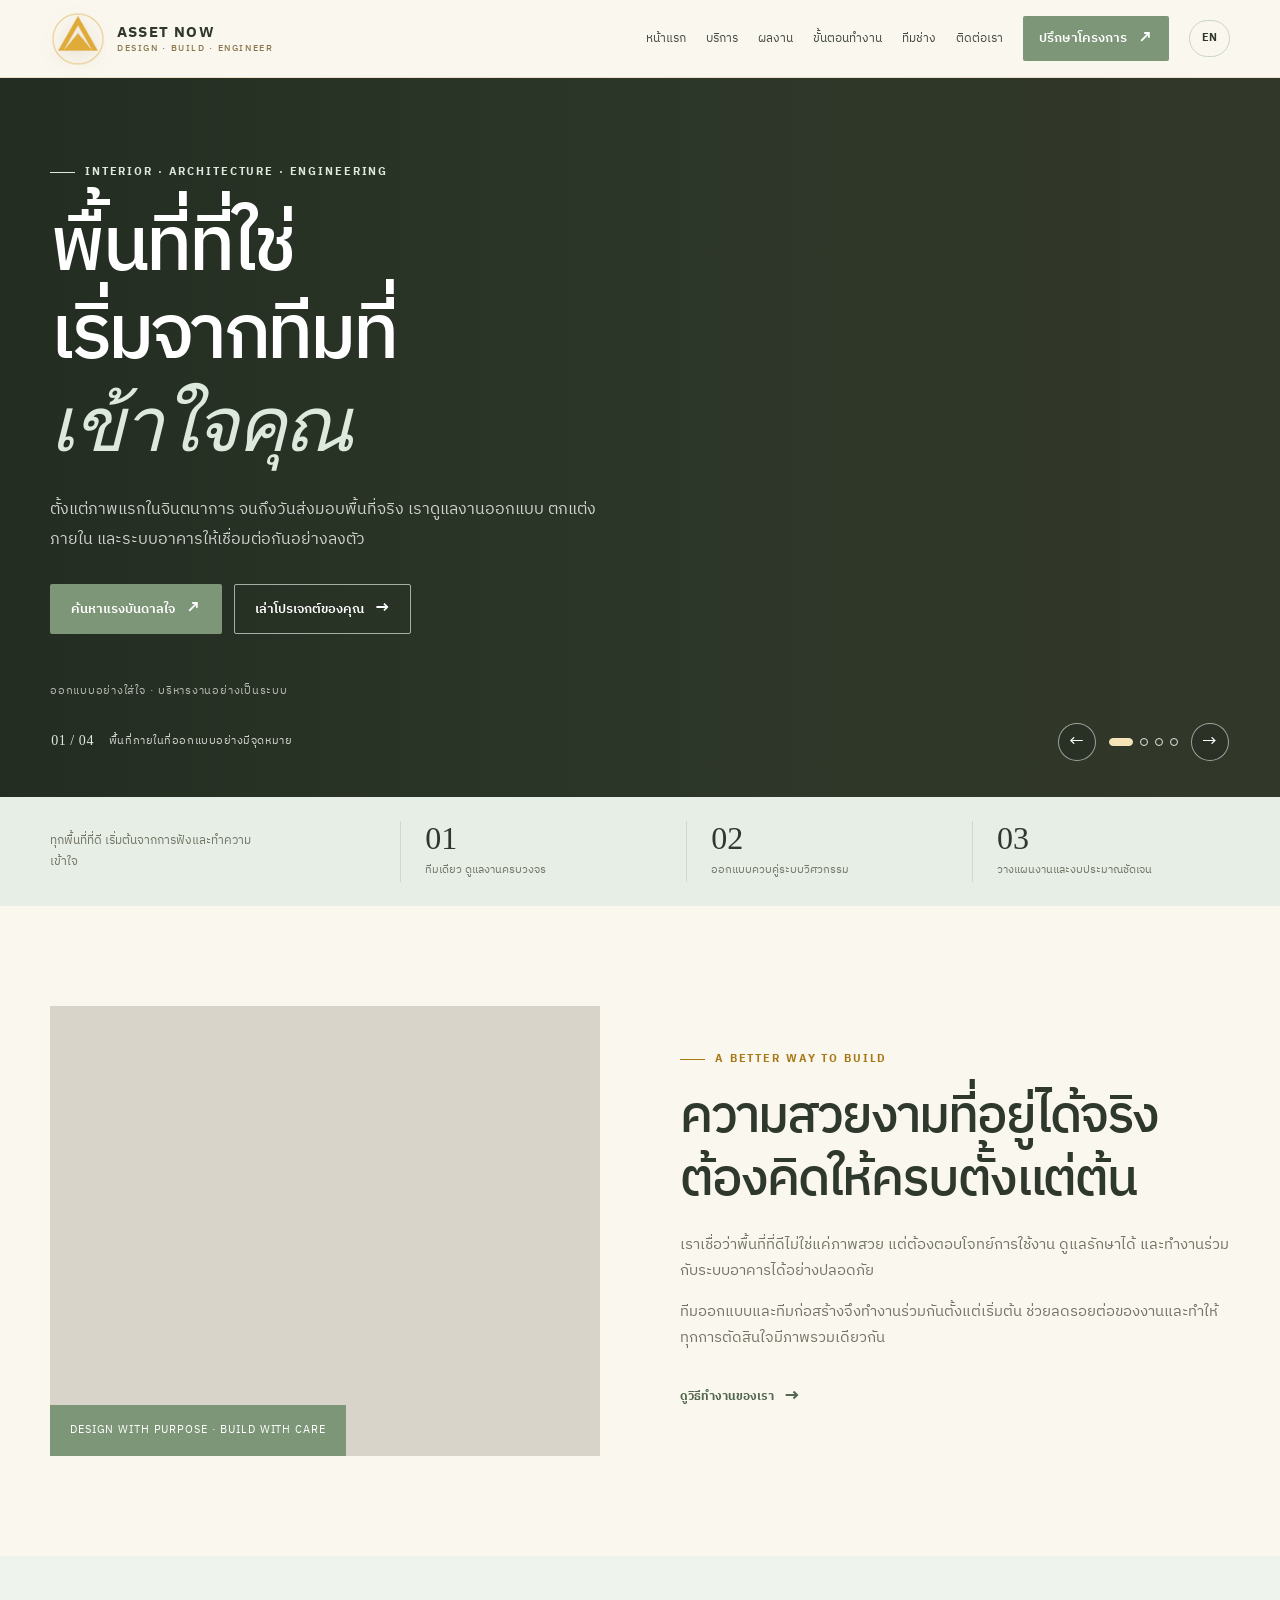
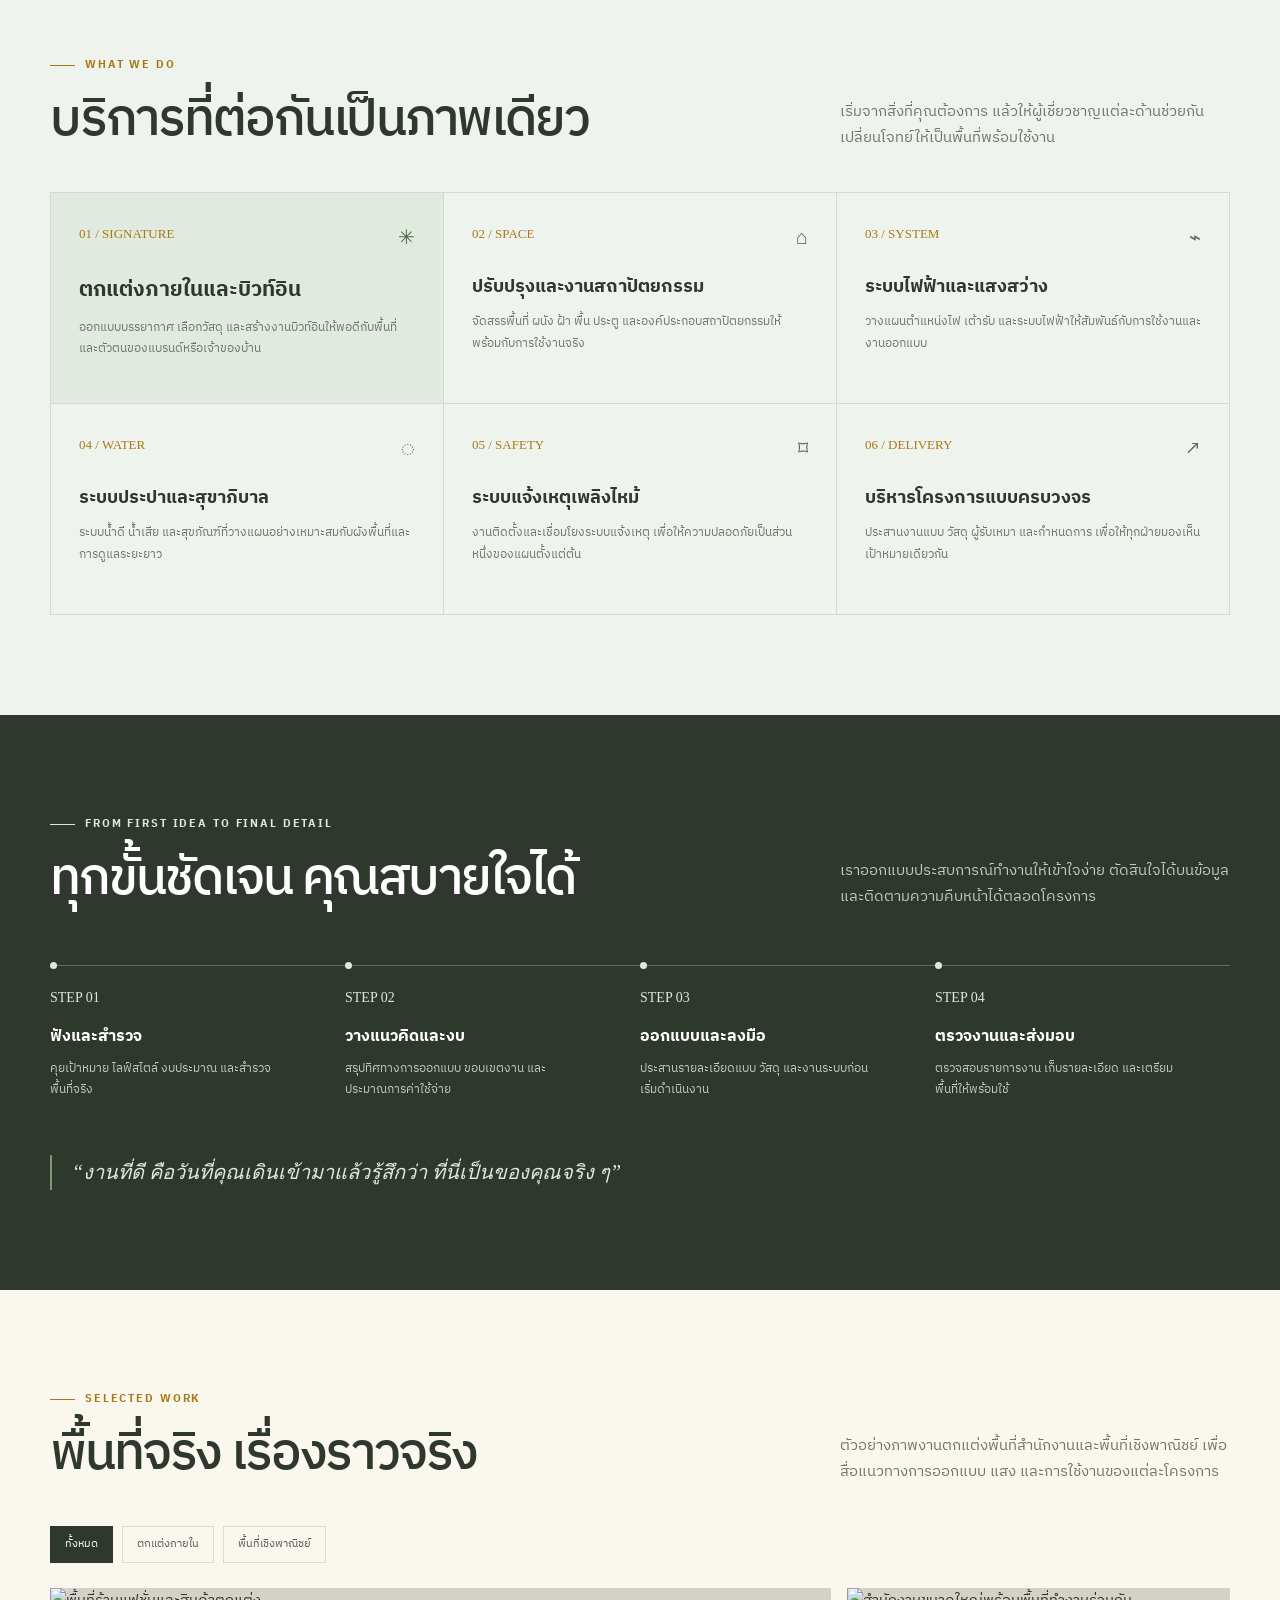
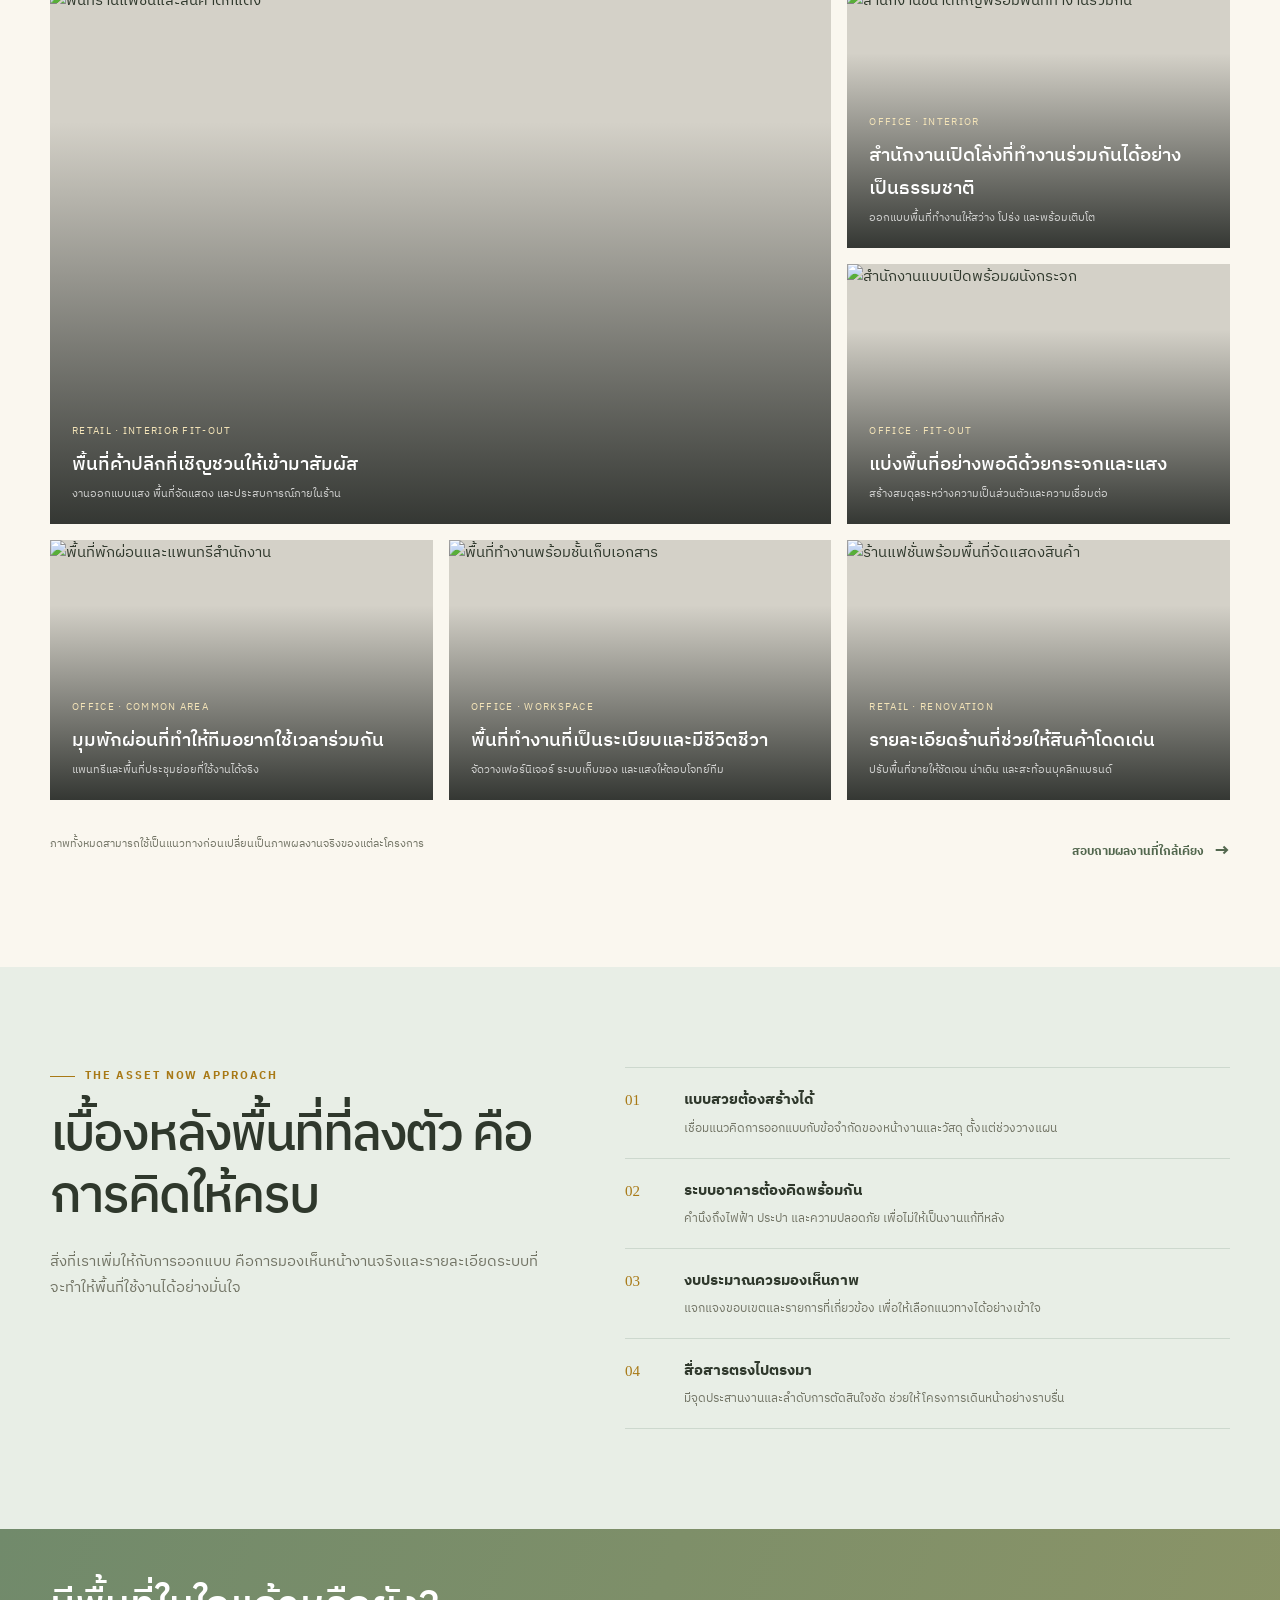
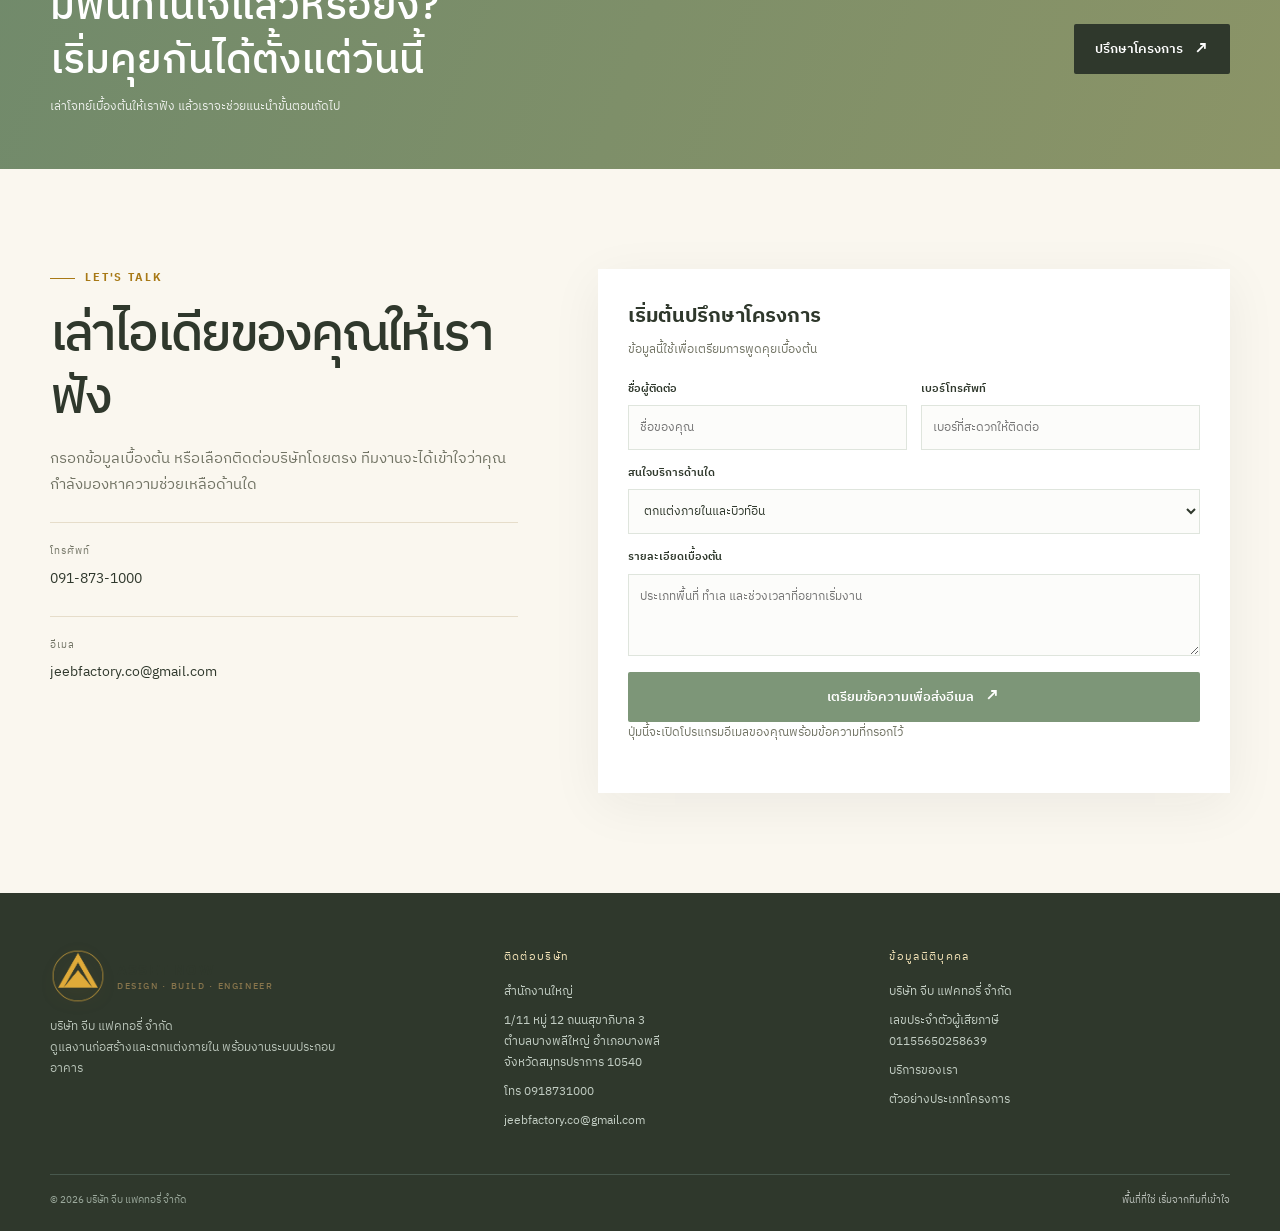
==== commit 6fea0761: "A-NOW-01" ====
--- a/index.html
+++ b/index.html
@@ -3,13 +3,13 @@
 <head>
   <meta charset="utf-8"><meta name="viewport" content="width=device-width, initial-scale=1"><meta name="theme-color" content="#26352d">
   <meta name="description" content="บริษัท จีบ แฟคทอรี่ จำกัด ดูแลงานออกแบบ ตกแต่งภายใน และระบบอาคารครบวงจร">
-  <title>Jeeb Factory — พื้นที่ที่ใช่ เริ่มจากทีมที่เข้าใจ</title>
+  <title>Asset Now — พื้นที่ที่ใช่ เริ่มจากทีมที่เข้าใจ</title>
   <link rel="preconnect" href="https://fonts.googleapis.com"><link rel="preconnect" href="https://fonts.gstatic.com" crossorigin>
-  <link href="https://fonts.googleapis.com/css2?family=IBM+Plex+Sans+Thai:wght@300;400;500;600;700&display=swap" rel="stylesheet"><link rel="stylesheet" href="site.css"><link rel="stylesheet" href="projects-gallery.css">
+  <link href="https://fonts.googleapis.com/css2?family=IBM+Plex+Sans+Thai:wght@300;400;500;600;700&display=swap" rel="stylesheet"><link rel="stylesheet" href="asset-now.css"><link rel="stylesheet" href="asset-now-gallery.css"><link rel="stylesheet" href="asset-now-theme.css">
 </head>
-<body data-title-en="Jeeb Factory — Spaces that feel right">
+<body data-title-en="Asset Now — Spaces that feel right">
   <nav class="nav" aria-label="เมนูหลัก"><div class="wrap nav-inner">
-    <a class="brand" href="index.html#home" aria-label="Jeeb Factory หน้าแรก"><img class="brand-logo" src="jeeb-logo.png" alt="Jeeb Factory"><span>JEEB FACTORY<small>DESIGN · BUILD · ENGINEER</small></span></a>
+    <a class="brand" href="index.html#home" aria-label="Asset Now หน้าแรก"><img class="brand-logo" src="asset-now-logo.png" alt="Asset Now"><span>ASSET NOW<small>DESIGN · BUILD · ENGINEER</small></span></a>
     <button class="menu-toggle" aria-label="เปิดเมนู" aria-expanded="false">☰</button>
     <div class="nav-links"><a href="#home">หน้าแรก</a><a href="#services">บริการ</a><a href="#work">ผลงาน</a><a href="#approach">ขั้นตอนทำงาน</a><a href="team.html">ทีมช่าง</a><a href="#contact">ติดต่อเรา</a><a class="btn" href="#contact">ปรึกษาโครงการ <span class="arrow">↗</span></a><button class="lang-toggle" type="button" aria-label="เปลี่ยนภาษา">EN</button></div>
   </div></nav>
@@ -38,12 +38,12 @@
     </div></div></section>
     <section class="section approach" id="approach"><div class="wrap"><div class="section-head"><div><div class="eyebrow">From first idea to final detail</div><h2>ทุกขั้นชัดเจน คุณสบายใจได้</h2></div><p>เราออกแบบประสบการณ์ทำงานให้เข้าใจง่าย ตัดสินใจได้บนข้อมูล และติดตามความคืบหน้าได้ตลอดโครงการ</p></div><div class="steps"><article class="step"><span>STEP 01</span><h3>ฟังและสำรวจ</h3><p>คุยเป้าหมาย ไลฟ์สไตล์ งบประมาณ และสำรวจพื้นที่จริง</p></article><article class="step"><span>STEP 02</span><h3>วางแนวคิดและงบ</h3><p>สรุปทิศทางการออกแบบ ขอบเขตงาน และประมาณการค่าใช้จ่าย</p></article><article class="step"><span>STEP 03</span><h3>ออกแบบและลงมือ</h3><p>ประสานรายละเอียดแบบ วัสดุ และงานระบบก่อนเริ่มดำเนินงาน</p></article><article class="step"><span>STEP 04</span><h3>ตรวจงานและส่งมอบ</h3><p>ตรวจสอบรายการงาน เก็บรายละเอียด และเตรียมพื้นที่ให้พร้อมใช้</p></article></div><div class="approach-quote">“งานที่ดี คือวันที่คุณเดินเข้ามาแล้วรู้สึกว่า ที่นี่เป็นของคุณจริง ๆ”</div></div></section>
 <section class="section projects" id="work"><div class="wrap"><div class="section-head"><div><div class="eyebrow">Selected work</div><h2>พื้นที่จริง เรื่องราวจริง</h2></div><p>ตัวอย่างภาพงานตกแต่งพื้นที่สำนักงานและพื้นที่เชิงพาณิชย์ เพื่อสื่อแนวทางการออกแบบ แสง และการใช้งานของแต่ละโครงการ</p></div><div class="filters" role="group" aria-label="กรองประเภทโครงการ"><button class="filter active" data-filter="all">ทั้งหมด</button><button class="filter" data-filter="interior">ตกแต่งภายใน</button><button class="filter" data-filter="commercial">พื้นที่เชิงพาณิชย์</button></div><div class="project-grid">
-      <article class="project featured" data-category="commercial"><img src="images/retail-boutique-01.png" alt="พื้นที่ร้านแฟชั่นและสินค้าตกแต่ง"><div class="project-caption"><small>RETAIL · INTERIOR FIT-OUT</small><h3>พื้นที่ค้าปลีกที่เชิญชวนให้เข้ามาสัมผัส</h3><p>งานออกแบบแสง พื้นที่จัดแสดง และประสบการณ์ภายในร้าน</p></div></article>
-      <article class="project" data-category="interior"><img src="images/office-open-plan-01.png" alt="สำนักงานขนาดใหญ่พร้อมพื้นที่ทำงานร่วมกัน"><div class="project-caption"><small>OFFICE · INTERIOR</small><h3>สำนักงานเปิดโล่งที่ทำงานร่วมกันได้อย่างเป็นธรรมชาติ</h3><p>ออกแบบพื้นที่ทำงานให้สว่าง โปร่ง และพร้อมเติบโต</p></div></article>
-      <article class="project" data-category="interior"><img src="images/office-glass-partitions-01.png" alt="สำนักงานแบบเปิดพร้อมผนังกระจก"><div class="project-caption"><small>OFFICE · FIT-OUT</small><h3>แบ่งพื้นที่อย่างพอดีด้วยกระจกและแสง</h3><p>สร้างสมดุลระหว่างความเป็นส่วนตัวและความเชื่อมต่อ</p></div></article>
-      <article class="project" data-category="interior"><img src="images/office-pantry-01.png" alt="พื้นที่พักผ่อนและแพนทรีสำนักงาน"><div class="project-caption"><small>OFFICE · COMMON AREA</small><h3>มุมพักผ่อนที่ทำให้ทีมอยากใช้เวลาร่วมกัน</h3><p>แพนทรีและพื้นที่ประชุมย่อยที่ใช้งานได้จริง</p></div></article>
-      <article class="project" data-category="interior"><img src="images/office-library-01.png" alt="พื้นที่ทำงานพร้อมชั้นเก็บเอกสาร"><div class="project-caption"><small>OFFICE · WORKSPACE</small><h3>พื้นที่ทำงานที่เป็นระเบียบและมีชีวิตชีวา</h3><p>จัดวางเฟอร์นิเจอร์ ระบบเก็บของ และแสงให้ตอบโจทย์ทีม</p></div></article>
-      <article class="project" data-category="commercial"><img src="images/retail-boutique-02.png" alt="ร้านแฟชั่นพร้อมพื้นที่จัดแสดงสินค้า"><div class="project-caption"><small>RETAIL · RENOVATION</small><h3>รายละเอียดร้านที่ช่วยให้สินค้าโดดเด่น</h3><p>ปรับพื้นที่ขายให้ชัดเจน น่าเดิน และสะท้อนบุคลิกแบรนด์</p></div></article>
+      <article class="project featured" data-category="commercial"><img src="images/asset-now-retail-boutique-01.png" alt="พื้นที่ร้านแฟชั่นและสินค้าตกแต่ง"><div class="project-caption"><small>RETAIL · INTERIOR FIT-OUT</small><h3>พื้นที่ค้าปลีกที่เชิญชวนให้เข้ามาสัมผัส</h3><p>งานออกแบบแสง พื้นที่จัดแสดง และประสบการณ์ภายในร้าน</p></div></article>
+      <article class="project" data-category="interior"><img src="images/asset-now-office-open-plan-01.png" alt="สำนักงานขนาดใหญ่พร้อมพื้นที่ทำงานร่วมกัน"><div class="project-caption"><small>OFFICE · INTERIOR</small><h3>สำนักงานเปิดโล่งที่ทำงานร่วมกันได้อย่างเป็นธรรมชาติ</h3><p>ออกแบบพื้นที่ทำงานให้สว่าง โปร่ง และพร้อมเติบโต</p></div></article>
+      <article class="project" data-category="interior"><img src="images/asset-now-office-glass-partitions-01.png" alt="สำนักงานแบบเปิดพร้อมผนังกระจก"><div class="project-caption"><small>OFFICE · FIT-OUT</small><h3>แบ่งพื้นที่อย่างพอดีด้วยกระจกและแสง</h3><p>สร้างสมดุลระหว่างความเป็นส่วนตัวและความเชื่อมต่อ</p></div></article>
+      <article class="project" data-category="interior"><img src="images/asset-now-office-pantry-01.png" alt="พื้นที่พักผ่อนและแพนทรีสำนักงาน"><div class="project-caption"><small>OFFICE · COMMON AREA</small><h3>มุมพักผ่อนที่ทำให้ทีมอยากใช้เวลาร่วมกัน</h3><p>แพนทรีและพื้นที่ประชุมย่อยที่ใช้งานได้จริง</p></div></article>
+      <article class="project" data-category="interior"><img src="images/asset-now-office-library-01.png" alt="พื้นที่ทำงานพร้อมชั้นเก็บเอกสาร"><div class="project-caption"><small>OFFICE · WORKSPACE</small><h3>พื้นที่ทำงานที่เป็นระเบียบและมีชีวิตชีวา</h3><p>จัดวางเฟอร์นิเจอร์ ระบบเก็บของ และแสงให้ตอบโจทย์ทีม</p></div></article>
+      <article class="project" data-category="commercial"><img src="images/asset-now-retail-boutique-02.png" alt="ร้านแฟชั่นพร้อมพื้นที่จัดแสดงสินค้า"><div class="project-caption"><small>RETAIL · RENOVATION</small><h3>รายละเอียดร้านที่ช่วยให้สินค้าโดดเด่น</h3><p>ปรับพื้นที่ขายให้ชัดเจน น่าเดิน และสะท้อนบุคลิกแบรนด์</p></div></article>
     </div><div class="projects-foot"><span>ภาพทั้งหมดสามารถใช้เป็นแนวทางก่อนเปลี่ยนเป็นภาพผลงานจริงของแต่ละโครงการ</span><a class="text-link" href="#contact">สอบถามผลงานที่ใกล้เคียง <span>→</span></a></div></div></section>
     <section class="section why"><div class="wrap why-grid"><div class="why-title"><div class="eyebrow">The Jeeb approach</div><h2>เบื้องหลังพื้นที่ที่ลงตัว คือการคิดให้ครบ</h2><p>สิ่งที่เราเพิ่มให้กับการออกแบบ คือการมองเห็นหน้างานจริงและรายละเอียดระบบที่จะทำให้พื้นที่ใช้งานได้อย่างมั่นใจ</p></div><div class="reason-list"><article class="reason"><b>01</b><div><h3>แบบสวยต้องสร้างได้</h3><p>เชื่อมแนวคิดการออกแบบกับข้อจำกัดของหน้างานและวัสดุ ตั้งแต่ช่วงวางแผน</p></div></article><article class="reason"><b>02</b><div><h3>ระบบอาคารต้องคิดพร้อมกัน</h3><p>คำนึงถึงไฟฟ้า ประปา และความปลอดภัย เพื่อไม่ให้เป็นงานแก้ทีหลัง</p></div></article><article class="reason"><b>03</b><div><h3>งบประมาณควรมองเห็นภาพ</h3><p>แจกแจงขอบเขตและรายการที่เกี่ยวข้อง เพื่อให้เลือกแนวทางได้อย่างเข้าใจ</p></div></article><article class="reason"><b>04</b><div><h3>สื่อสารตรงไปตรงมา</h3><p>มีจุดประสานงานและลำดับการตัดสินใจชัด ช่วยให้โครงการเดินหน้าอย่างราบรื่น</p></div></article></div></div></section>
     <section class="cta-band"><div class="wrap cta-inner"><div><h2>มีพื้นที่ในใจแล้วหรือยัง?<br>เริ่มคุยกันได้ตั้งแต่วันนี้</h2><p>เล่าโจทย์เบื้องต้นให้เราฟัง แล้วเราจะช่วยแนะนำขั้นตอนถัดไป</p></div><a class="btn" href="#contact">ปรึกษาโครงการ <span class="arrow">↗</span></a></div></section>
@@ -51,6 +51,6 @@
       <form class="form-card" id="inquiry-form"><h3>เริ่มต้นปรึกษาโครงการ</h3><p>ข้อมูลนี้ใช้เพื่อเตรียมการพูดคุยเบื้องต้น</p><div class="form-grid"><div class="field"><label for="name">ชื่อผู้ติดต่อ</label><input id="name" name="name" autocomplete="name" placeholder="ชื่อของคุณ" required></div><div class="field"><label for="phone">เบอร์โทรศัพท์</label><input id="phone" name="phone" autocomplete="tel" type="tel" placeholder="เบอร์ที่สะดวกให้ติดต่อ" required></div><div class="field full"><label for="service">สนใจบริการด้านใด</label><select id="service" name="service"><option>ตกแต่งภายในและบิวท์อิน</option><option>ปรับปรุงพื้นที่และงานสถาปัตยกรรม</option><option>ระบบไฟฟ้าและแสงสว่าง</option><option>ระบบประปาและสุขาภิบาล</option><option>ระบบแจ้งเหตุเพลิงไหม้</option><option>บริหารโครงการครบวงจร</option></select></div><div class="field full"><label for="details">รายละเอียดเบื้องต้น</label><textarea id="details" name="details" placeholder="ประเภทพื้นที่ ทำเล และช่วงเวลาที่อยากเริ่มงาน"></textarea></div></div><button class="btn" type="submit">เตรียมข้อความเพื่อส่งอีเมล <span class="arrow">↗</span></button><p class="form-hint">ปุ่มนี้จะเปิดโปรแกรมอีเมลของคุณพร้อมข้อความที่กรอกไว้</p><div class="form-message" role="status"></div></form></div></section>
   </main>
   <footer><div class="wrap"><div class="footer-grid"><div class="footer-brand"><a class="brand" href="index.html#home"><img class="brand-logo" src="jeeb-logo.png" alt="Jeeb Factory"><span>JEEB FACTORY<small>DESIGN · BUILD · ENGINEER</small></span></a><p>บริษัท จีบ แฟคทอรี่ จำกัด<br>ดูแลงานก่อสร้างและตกแต่งภายใน พร้อมงานระบบประกอบอาคาร</p></div><div class="footer-col"><div class="footer-title">ติดต่อบริษัท</div><p>สำนักงานใหญ่</p><p>1/11 หมู่ 12 ถนนสุขาภิบาล 3<br>ตำบลบางพลีใหญ่ อำเภอบางพลี<br>จังหวัดสมุทรปราการ 10540</p><a href="tel:0918731000">โทร 0918731000</a><a href="mailto:jeebfactory.co@gmail.com">jeebfactory.co@gmail.com</a></div><div class="footer-col"><div class="footer-title">ข้อมูลนิติบุคคล</div><p>บริษัท จีบ แฟคทอรี่ จำกัด</p><p>เลขประจำตัวผู้เสียภาษี<br>01155650258639</p><a href="#services">บริการของเรา</a><a href="#work">ตัวอย่างประเภทโครงการ</a></div></div><div class="footer-bottom"><span>© <span id="year"></span> บริษัท จีบ แฟคทอรี่ จำกัด</span><strong>พื้นที่ที่ใช่ เริ่มจากทีมที่เข้าใจ</strong></div></div></footer>
-  <script src="site.js"></script>
+  <script src="asset-now.js"></script>
 </body>
 </html>
--- a/asset-now.css
+++ b/asset-now.css
@@ -0,0 +1,15 @@
+:root{--ink:#26352d;--muted:#6e786f;--paper:#f4f7f2;--white:#fff;--line:#e1e8df;--green:#78967b;--green-dark:#526f57;--sage:#dce8db;--serif:Georgia,'Times New Roman',serif;--sans:'Codex Pro','Codex Pro Regular','IBM Plex Sans Thai',sans-serif}
+*{box-sizing:border-box}html{scroll-behavior:smooth;scroll-padding-top:90px}body{margin:0;background:var(--paper);color:var(--ink);font-family:var(--sans);font-size:15px;line-height:1.75}a{color:inherit;text-decoration:none}button,input,select,textarea{font:inherit}.wrap{width:min(1180px,calc(100% - 48px));margin:auto}.section{padding:100px 0}.eyebrow{font-size:11px;letter-spacing:.17em;text-transform:uppercase;font-weight:700;color:var(--green-dark);display:flex;align-items:center;gap:10px}.eyebrow:before{content:'';width:25px;height:1px;background:currentColor}.section-head{display:flex;justify-content:space-between;align-items:end;gap:30px;margin-bottom:40px}.section-head h2{font-size:clamp(34px,4vw,54px);line-height:1.2;letter-spacing:-.04em;margin:15px 0 0;max-width:650px;font-weight:500}.section-head p{color:var(--muted);max-width:390px;margin:0}.btn{display:inline-flex;align-items:center;justify-content:center;gap:11px;padding:13px 20px;border:1px solid transparent;border-radius:2px;background:var(--green);color:white;font-size:13px;font-weight:600;transition:.2s;cursor:pointer}.btn:hover{background:var(--green-dark);transform:translateY(-2px)}.btn.outline{background:transparent;border-color:rgba(255,255,255,.6);color:white}.btn.outline:hover{background:#fff;color:var(--ink)}.arrow{font-size:17px;line-height:1}
+.nav{height:78px;position:sticky;top:0;z-index:20;background:rgba(244,247,242,.95);backdrop-filter:blur(14px);border-bottom:1px solid rgba(38,53,45,.08)}.nav-inner{height:100%;display:flex;align-items:center;justify-content:space-between}.brand{display:flex;align-items:center;gap:11px;font-weight:700;letter-spacing:.05em}.brand-logo{width:56px;height:56px;object-fit:contain;flex:none}.brand small{display:block;color:var(--muted);font-size:9px;letter-spacing:.18em;font-weight:500;margin-top:-5px}.nav-links{display:flex;align-items:center;gap:20px;font-size:12px;color:#424943}.nav-links a:not(.btn):hover,.nav-links a[aria-current=page]{color:var(--green-dark)}.nav .btn{padding:10px 15px}.lang-toggle{padding:8px 12px;border:1px solid #c9d4c8;border-radius:999px;background:transparent;color:var(--ink);font-size:11px;font-weight:700;cursor:pointer}.lang-toggle:hover{background:var(--sage)}.menu-toggle{display:none;border:0;background:none;font-size:22px;color:var(--ink)}
+.hero{background:#27342d;color:#fff;min-height:630px;position:relative;overflow:hidden;display:flex;align-items:center}.hero:before{content:'';position:absolute;inset:0;background:linear-gradient(90deg,rgba(21,27,24,.94),rgba(21,27,24,.7) 48%,rgba(21,27,24,.1)),url('https://images.unsplash.com/photo-1600210492486-724fe5c67fb0?auto=format&fit=crop&w=2200&q=85') center 55%/cover}.hero-content{position:relative;z-index:1;padding:85px 0 95px;max-width:700px}.hero .eyebrow{color:#dce9dc}.hero h1{font-size:clamp(45px,6.3vw,76px);line-height:1.16;letter-spacing:-.045em;font-weight:500;margin:22px 0}.hero h1 em{font-family:var(--serif);font-weight:400;color:#dce9dc}.hero p{font-size:16px;color:rgba(255,255,255,.78);max-width:570px;margin:0 0 28px;line-height:1.9}.hero-actions{display:flex;gap:12px;flex-wrap:wrap}.hero-note{margin-top:48px;color:rgba(255,255,255,.68);font-size:11px;letter-spacing:.07em}.proof{background:#e7eee6}.proof-grid{display:grid;grid-template-columns:1.25fr repeat(3,1fr);align-items:center;gap:28px;padding:24px 0}.proof-intro{font-size:12px;color:var(--muted);max-width:220px}.proof-stat{border-left:1px solid #cdd8ce;padding-left:24px}.proof-stat strong{display:block;font-family:var(--serif);font-size:32px;line-height:1.1;font-weight:400}.proof-stat span{font-size:11px;color:var(--muted)}
+.intro-grid{display:grid;grid-template-columns:1fr 1fr;gap:80px;align-items:center}.intro-image{position:relative;min-height:450px;background:#d9d4ca url('https://images.unsplash.com/photo-1600607687939-ce8a6c25118c?auto=format&fit=crop&w=1200&q=85') center/cover}.image-tag{position:absolute;left:0;bottom:0;background:var(--green);color:#fff;padding:16px 20px;font-size:11px;letter-spacing:.08em}.intro-copy h2,.why-title h2,.contact-copy h2{font-size:clamp(35px,4vw,51px);line-height:1.23;letter-spacing:-.04em;margin:17px 0 20px;font-weight:500}.intro-copy p,.why-title p,.contact-copy>p{color:var(--muted)}.text-link{display:inline-flex;align-items:center;gap:10px;margin-top:14px;font-size:12px;font-weight:700;color:var(--green-dark)}.text-link span{font-size:18px;transition:.2s}.text-link:hover span{transform:translateX(4px)}
+.services{background:#eff3ed}.service-grid{display:grid;grid-template-columns:repeat(3,1fr);gap:1px;background:#d2ddd2;border:1px solid #d2ddd2}.service-card{padding:28px;background:#eff3ed;min-height:210px;transition:.2s}.service-card:hover{background:#fff}.service-number{font-family:var(--serif);font-size:13px;color:var(--green-dark)}.service-icon{float:right;color:var(--green-dark);font-size:20px}.service-card h3{font-size:18px;margin:25px 0 8px}.service-card p{font-size:12px;line-height:1.8;color:var(--muted);margin:0}.service-card.feature{background:#e1eade}.service-card.feature h3{font-size:21px}.approach{background:var(--ink);color:#fff}.approach .eyebrow{color:#dce9dc}.approach .section-head p{color:#c1cbc2}.steps{display:grid;grid-template-columns:repeat(4,1fr);margin-top:55px}.step{padding:0 23px 0 0;border-top:1px solid #5c6f61;position:relative}.step:before{content:'';position:absolute;top:-4px;left:0;width:7px;height:7px;border-radius:50%;background:#dce9dc}.step span{display:block;padding-top:20px;color:#dce9dc;font-family:var(--serif);font-size:14px}.step h3{font-size:16px;margin:12px 0 7px}.step p{font-size:12px;color:#c1cbc2;margin:0;max-width:240px}.approach-quote{margin-top:55px;border-left:2px solid var(--green);padding-left:20px;color:#e1e8e1;font-family:var(--serif);font-style:italic;font-size:20px}
+.projects{background:var(--paper)}.filters{display:flex;gap:9px;flex-wrap:wrap;margin-bottom:25px}.filter{border:1px solid #d5ddd4;background:transparent;padding:8px 14px;font-size:11px;color:#565d57;cursor:pointer}.filter.active,.filter:hover{background:var(--ink);color:#fff;border-color:var(--ink)}.project-grid{display:grid;grid-template-columns:1.1fr .9fr;gap:18px}.project{position:relative;min-height:285px;overflow:hidden;background:#d4d1c8}.project:first-child{grid-row:span 2;min-height:588px}.project img{width:100%;height:100%;position:absolute;inset:0;object-fit:cover;transition:transform .6s}.project:hover img{transform:scale(1.04)}.project:after{content:'';position:absolute;inset:25% 0 0;background:linear-gradient(transparent,rgba(20,24,21,.83))}.project-caption{position:absolute;bottom:20px;left:22px;right:22px;z-index:1;color:#fff}.project-caption small{font-size:10px;letter-spacing:.13em;color:#dce9dc}.project-caption h3{font-size:19px;margin:5px 0 0;font-weight:500}.project-caption p{font-size:11px;color:rgba(255,255,255,.75);margin:3px 0 0}.project.hidden{display:none}.projects-foot{display:flex;justify-content:space-between;align-items:center;gap:15px;margin-top:22px;font-size:11px;color:var(--muted)}
+.why{background:#e8eee6}.why-grid{display:grid;grid-template-columns:.9fr 1.1fr;gap:80px;align-items:start}.reason-list{border-top:1px solid #cdd8ce}.reason{display:grid;grid-template-columns:45px 1fr;gap:14px;padding:19px 0;border-bottom:1px solid #cdd8ce}.reason b{font-family:var(--serif);font-weight:400;color:var(--green-dark)}.reason h3{font-size:15px;margin:0 0 4px}.reason p{font-size:12px;color:var(--muted);margin:0}.cta-band{background:var(--green);color:#fff;padding:52px 0}.cta-inner{display:flex;justify-content:space-between;align-items:center;gap:28px}.cta-inner h2{font-size:clamp(27px,4vw,41px);font-weight:500;line-height:1.3;margin:0;max-width:650px}.cta-inner p{font-size:12px;color:rgba(255,255,255,.86);margin:8px 0 0}.cta-band .btn{background:var(--ink)}
+.contact{background:var(--paper)}.contact-grid{display:grid;grid-template-columns:.85fr 1.15fr;gap:80px}.contact-copy h2{margin:16px 0}.contact-detail{padding-top:20px;margin-top:24px;border-top:1px solid var(--line)}.contact-detail small{display:block;color:var(--muted);font-size:10px;letter-spacing:.1em;text-transform:uppercase;margin-bottom:5px}.contact-detail a{font-size:14px}.form-card{background:#fff;padding:30px;box-shadow:0 12px 50px rgba(27,31,28,.06)}.form-card h3{font-size:20px;margin:0 0 5px}.form-card>p{font-size:12px;color:var(--muted);margin:0 0 20px}.form-grid{display:grid;grid-template-columns:1fr 1fr;gap:14px}.field{display:flex;flex-direction:column;gap:6px}.field.full{grid-column:1/-1}.field label{font-size:11px;font-weight:600}.field input,.field select,.field textarea{border:1px solid #dfe5dd;padding:11px;background:#fcfcfa;outline:none;font-size:12px;width:100%;color:var(--ink)}.field input:focus,.field select:focus,.field textarea:focus{border-color:var(--green)}.field textarea{min-height:82px;resize:vertical}.form-card .btn{margin-top:16px;width:100%}.form-hint{font-size:10px;color:var(--muted);margin:9px 0 0}.form-message{display:none;margin-top:10px;background:#eff4ed;color:#3e6240;padding:10px;font-size:12px}
+footer{background:var(--ink);color:#fff;padding:55px 0 22px}.footer-grid{display:grid;grid-template-columns:1.2fr 1fr 1fr;gap:45px;padding-bottom:35px}.footer-brand p{max-width:300px;font-size:12px;color:#b8c3b8}.footer-title{font-size:11px;color:#dce9dc;letter-spacing:.12em;text-transform:uppercase;margin-bottom:13px}.footer-col p,.footer-col a{font-size:12px;color:#c3cec4;margin:0 0 8px;display:block}.footer-col a:hover{color:#fff}.footer-bottom{border-top:1px solid #48584d;padding-top:17px;display:flex;justify-content:space-between;gap:18px;font-size:10px;color:#9ba99c}.footer-bottom strong{font-weight:400;color:#b8beb8}
+.team-hero{background:#e4ece2;padding:75px 0 70px;position:relative;overflow:hidden}.team-hero:after{content:'J';position:absolute;right:6%;top:-115px;font-family:var(--serif);font-size:440px;line-height:1;color:rgba(82,111,87,.06)}.team-hero .wrap{position:relative;z-index:1}.team-hero h1{max-width:760px;font-size:clamp(42px,6vw,72px);line-height:1.15;letter-spacing:-.045em;margin:19px 0}.team-hero p{max-width:650px;color:var(--muted);font-size:15px}.team-cards{display:grid;grid-template-columns:repeat(3,1fr);gap:14px}.team-card{background:#fff;border:1px solid var(--line);padding:25px;min-height:230px;position:relative}.team-card .num{font-family:var(--serif);font-size:13px;color:var(--green-dark)}.team-card .symbol{position:absolute;right:22px;top:18px;color:#8ea58e;font-size:26px}.team-card h3{font-size:18px;margin:25px 0 8px}.team-card p{font-size:12px;color:var(--muted);margin:0;line-height:1.85}.team-callout{margin-top:25px;padding:24px;background:#e4ece2;display:flex;justify-content:space-between;align-items:center;gap:25px}.team-callout p{margin:0;color:#48584d;max-width:700px;font-size:13px}.team-flow{display:grid;grid-template-columns:repeat(4,1fr);gap:15px}.team-flow article{border-top:1px solid #cdd8ce;padding-top:17px}.team-flow b{font-family:var(--serif);color:var(--green-dark);font-weight:400}.team-flow h3{font-size:14px;margin:8px 0 4px}.team-flow p{font-size:12px;color:var(--muted);margin:0}
+/* หน้าแรกแบบสไลด์: ภาพที่เลือกจะค่อย ๆ ปรากฏทับภาพก่อนหน้า */
+.hero{isolation:isolate}.hero:before{display:none}.hero-slides,.hero-overlay{position:absolute;inset:0}.hero-slides{z-index:-2;background:#27342d}.hero-slide{position:absolute;inset:0;background-position:center 55%;background-size:cover;opacity:0;transform:scale(1.025);transition:opacity .75s ease,transform 5.5s ease}.hero-slide.active{opacity:1;transform:scale(1)}.hero-overlay{z-index:-1;background:linear-gradient(90deg,rgba(21,27,24,.94),rgba(21,27,24,.7) 48%,rgba(21,27,24,.12))}.hero-controls{position:absolute;right:clamp(20px,4vw,62px);bottom:36px;z-index:2;display:flex;align-items:center;gap:13px}.hero-arrow{width:38px;height:38px;border:1px solid rgba(255,255,255,.55);border-radius:50%;background:rgba(23,33,27,.24);color:#fff;font-size:18px;line-height:1;cursor:pointer;transition:.2s}.hero-arrow:hover{background:#fff;color:var(--ink)}.hero-dots{display:flex;gap:7px}.hero-dot{width:8px;height:8px;padding:0;border:1px solid rgba(255,255,255,.88);border-radius:50%;background:transparent;cursor:pointer;transition:.2s}.hero-dot.active{width:24px;border-radius:8px;background:#dce9dc;border-color:#dce9dc}.hero-caption{position:absolute;left:clamp(20px,4vw,62px);bottom:43px;z-index:2;display:flex;gap:15px;align-items:center;color:#fff;font-size:11px;letter-spacing:.05em}.hero-count{font-family:var(--serif);font-size:14px;color:#dce9dc}.hero-caption-text{color:rgba(255,255,255,.8)}
+@media(max-width:850px){.menu-toggle{display:block}.nav-links{display:none;position:absolute;top:78px;left:0;right:0;padding:12px 24px 20px;background:var(--paper);border-bottom:1px solid var(--line);flex-direction:column;align-items:stretch;gap:0}.nav-links.open{display:flex}.nav-links a{padding:10px 5px}.nav-links .btn{margin-top:7px}.lang-toggle{align-self:flex-start;margin:11px 5px 0}.intro-grid,.why-grid,.contact-grid{gap:40px}.proof-grid{grid-template-columns:repeat(3,1fr)}.proof-intro{grid-column:1/-1;max-width:none}}
+@media(max-width:650px){.wrap{width:min(100% - 34px,1180px)}.section{padding:72px 0}.nav{height:68px}.nav-links{top:68px}.hero{min-height:600px}.hero-overlay{background:linear-gradient(90deg,rgba(21,27,24,.9),rgba(21,27,24,.55))}.hero-content{padding:68px 0 145px}.hero h1{font-size:48px}.hero p{font-size:14px}.hero-controls{right:17px;bottom:26px;gap:9px}.hero-arrow{width:34px;height:34px}.hero-caption{left:17px;bottom:35px;max-width:45%}.hero-caption-text{display:none}.section-head{display:block;margin-bottom:28px}.section-head p{margin-top:13px}.proof-grid{gap:12px}.proof-stat{padding-left:11px}.proof-stat strong{font-size:25px}.proof-stat span{font-size:9px}.intro-grid,.why-grid,.contact-grid{grid-template-columns:1fr;gap:32px}.intro-image{min-height:320px}.service-grid{grid-template-columns:1fr}.service-card{min-height:auto;padding:23px}.service-card h3{margin-top:17px}.steps{grid-template-columns:1fr 1fr;row-gap:28px}.step{min-height:145px}.approach-quote{margin-top:32px;font-size:18px}.project-grid{grid-template-columns:1fr;gap:12px}.project,.project:first-child{grid-row:auto;min-height:320px}.project:first-child{min-height:380px}.projects-foot,.cta-inner{align-items:flex-start;flex-direction:column}.cta-band{padding:40px 0}.form-card{padding:22px 18px}.form-grid{grid-template-columns:1fr}.field.full{grid-column:auto}.footer-grid{grid-template-columns:1fr 1fr;gap:25px}.footer-brand{grid-column:1/-1}.footer-bottom{flex-direction:column}.team-hero{padding:57px 0}.team-hero:after{font-size:270px;right:-30px;top:-50px}.team-cards{grid-template-columns:1fr}.team-card{min-height:0}.team-flow{grid-template-columns:1fr 1fr}.team-callout{align-items:flex-start;flex-direction:column}}
--- a/asset-now-gallery.css
+++ b/asset-now-gallery.css
@@ -0,0 +1,30 @@
+/* แกลเลอรีผลงาน: ภาพ 6 ภาพในหน้าโครงการ */
+.project-grid {
+  grid-template-columns: repeat(3, minmax(0, 1fr));
+  grid-auto-rows: 260px;
+  gap: 16px;
+}
+
+.project,
+.project:first-child {
+  grid-row: auto;
+  min-height: 0;
+}
+
+.project.featured {
+  grid-column: span 2;
+  grid-row: span 2;
+}
+
+@media (max-width: 650px) {
+  .project-grid {
+    grid-template-columns: 1fr;
+    grid-auto-rows: 320px;
+  }
+
+  .project.featured {
+    grid-column: auto;
+    grid-row: auto;
+    min-height: 380px;
+  }
+}
--- a/asset-now-theme.css
+++ b/asset-now-theme.css
@@ -0,0 +1,11 @@
+/* Asset Now: คงสีเขียวธรรมชาติ พร้อมเติมเฉดทองอุ่นจากโลโก้ */
+:root { --ink:#2f382c; --muted:#727465; --paper:#faf7ef; --line:#e6ddca; --green:#7d9678; --green-dark:#52674e; --sage:#e5eadb; --gold:#dcae3d; --gold-soft:#f4e4b8; }
+.nav { background:rgba(250,247,239,.95); border-bottom-color:rgba(172,128,39,.18); }
+.brand-logo { filter:drop-shadow(0 4px 9px rgba(126,91,22,.16)); }
+.brand > span { color:var(--ink); letter-spacing:.08em; }.brand small { color:#88754c; }
+.eyebrow,.service-number,.reason b,.team-flow b { color:#a87916; }
+.hero-overlay { background:linear-gradient(90deg,rgba(35,44,32,.94),rgba(46,55,38,.70) 48%,rgba(100,73,23,.18)); }
+.hero-dot.active { background:var(--gold-soft); border-color:var(--gold-soft); }
+.project-caption small,.footer-title { color:var(--gold-soft); }
+.team-hero { background:linear-gradient(135deg,#e8eddf,#f8eed5); }.team-hero:after { content:'A'; color:rgba(192,143,30,.10); }
+.cta-band { background:linear-gradient(110deg,#718a6b,#8b9467); }
